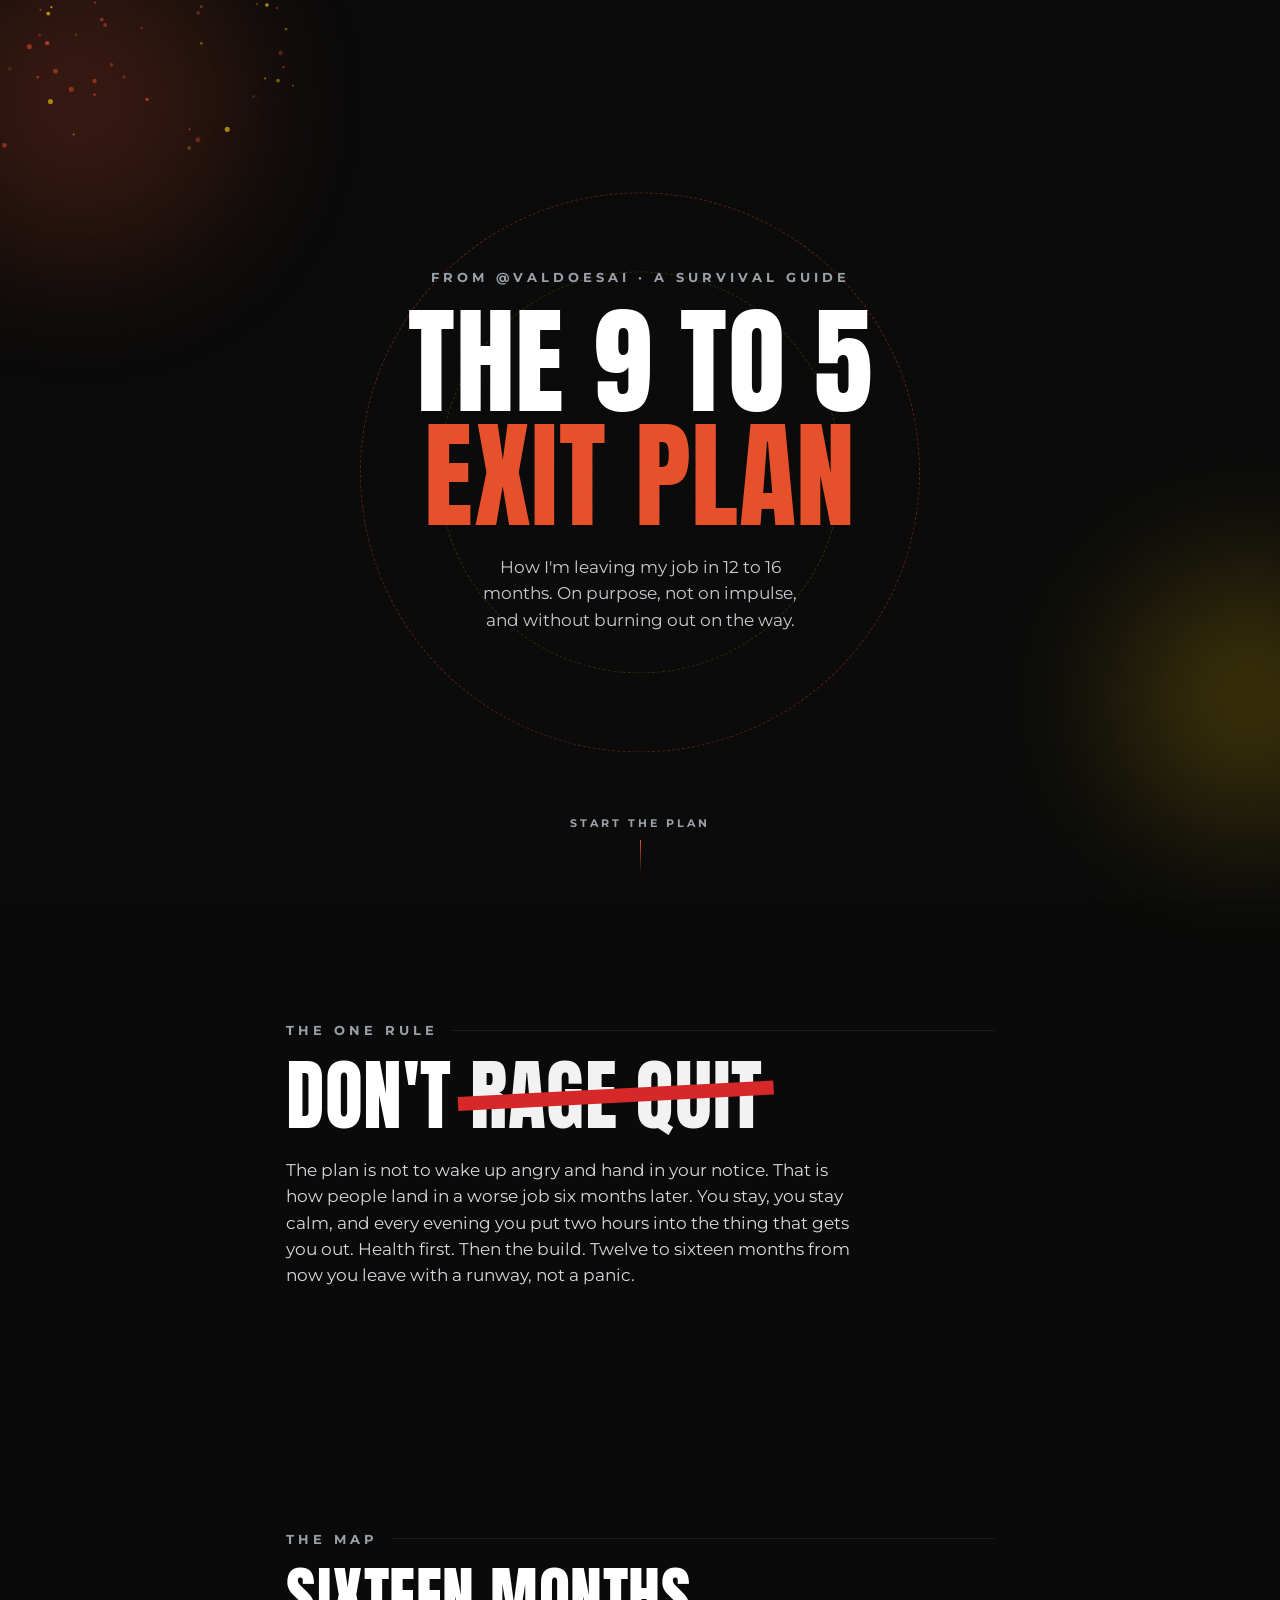
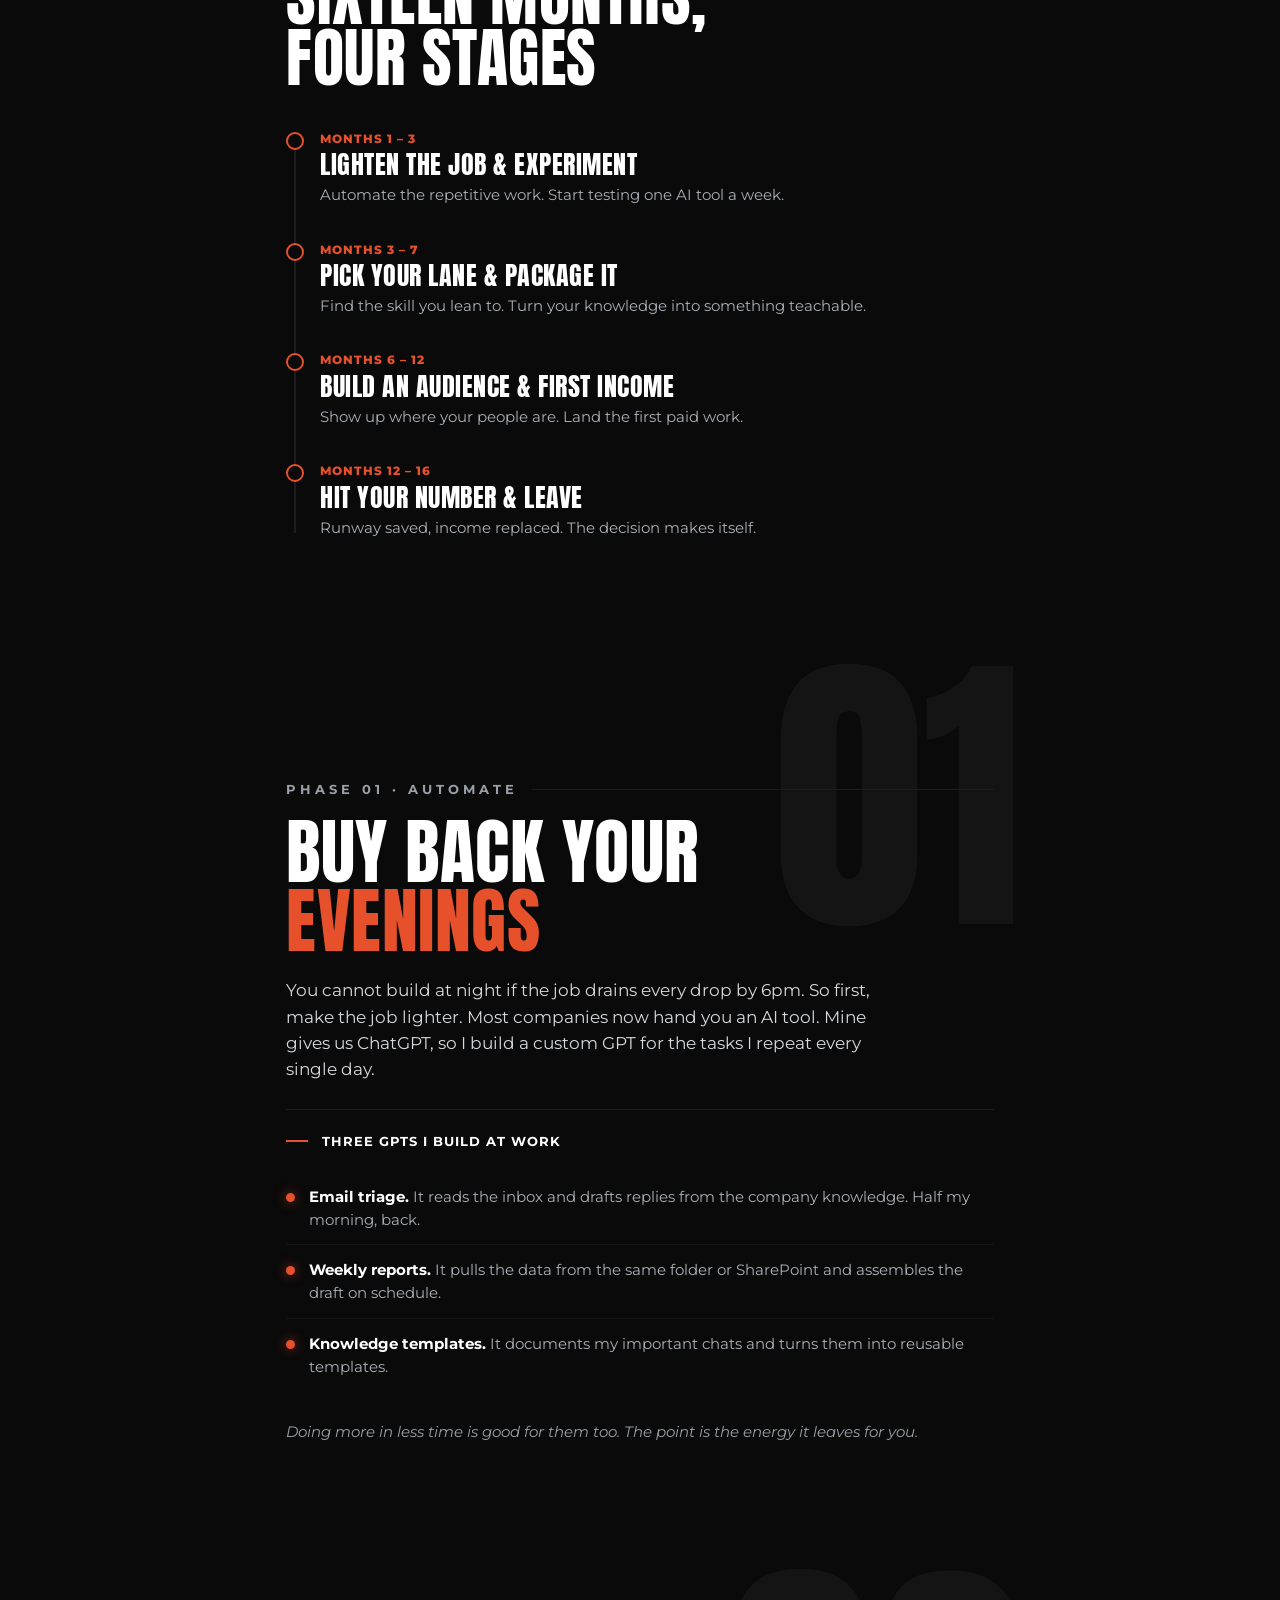
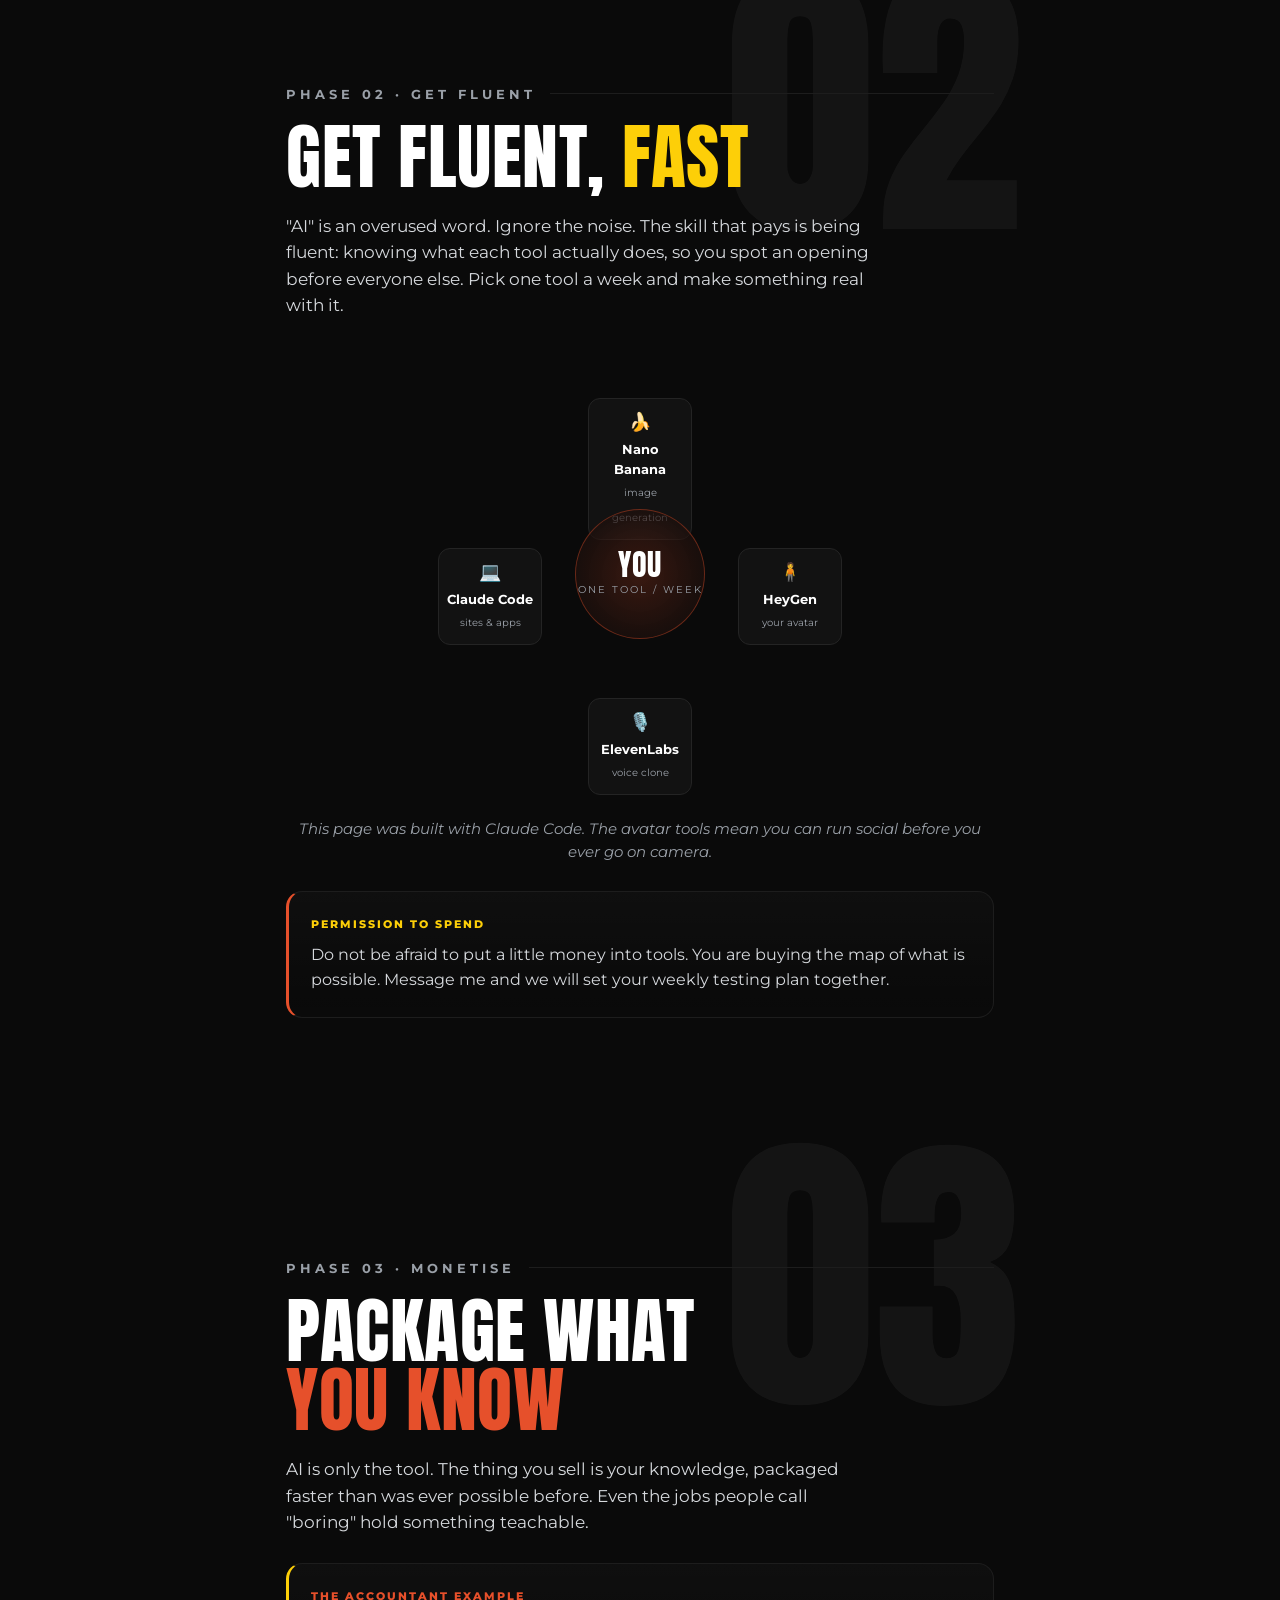
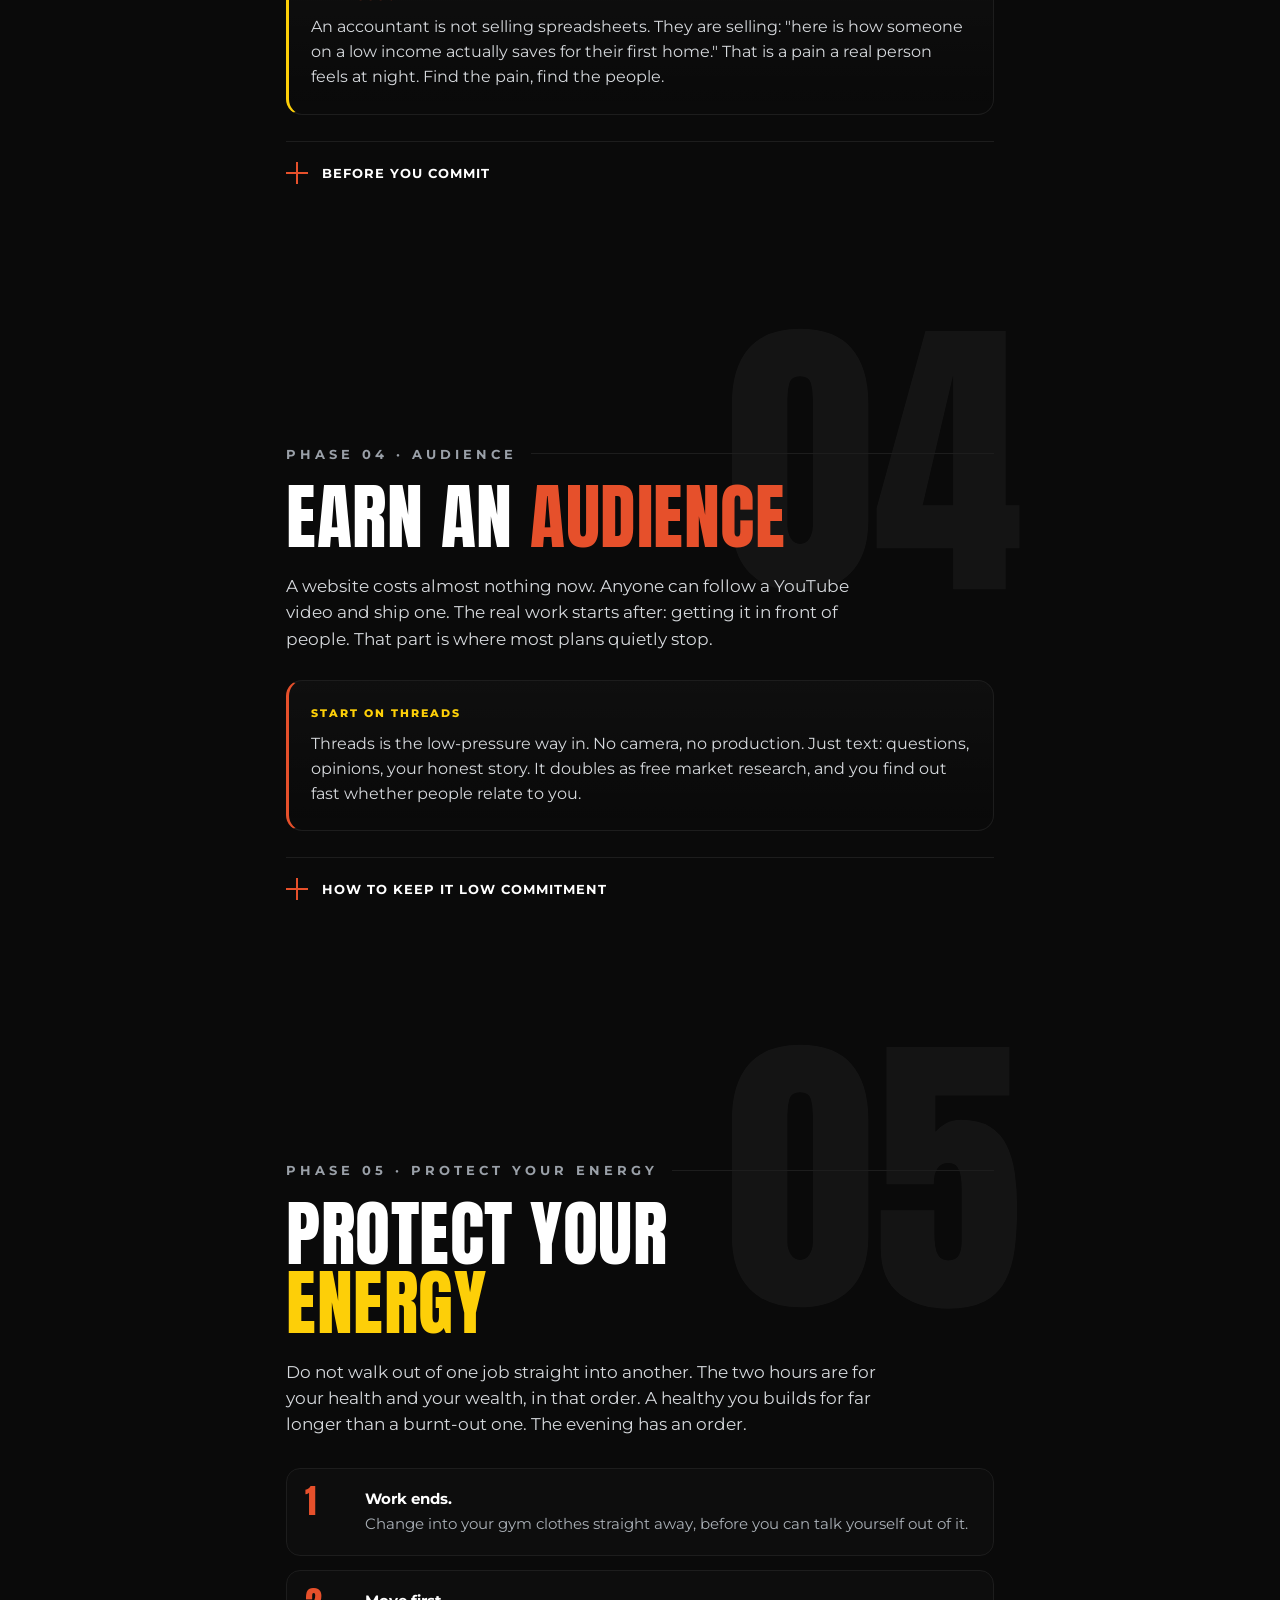
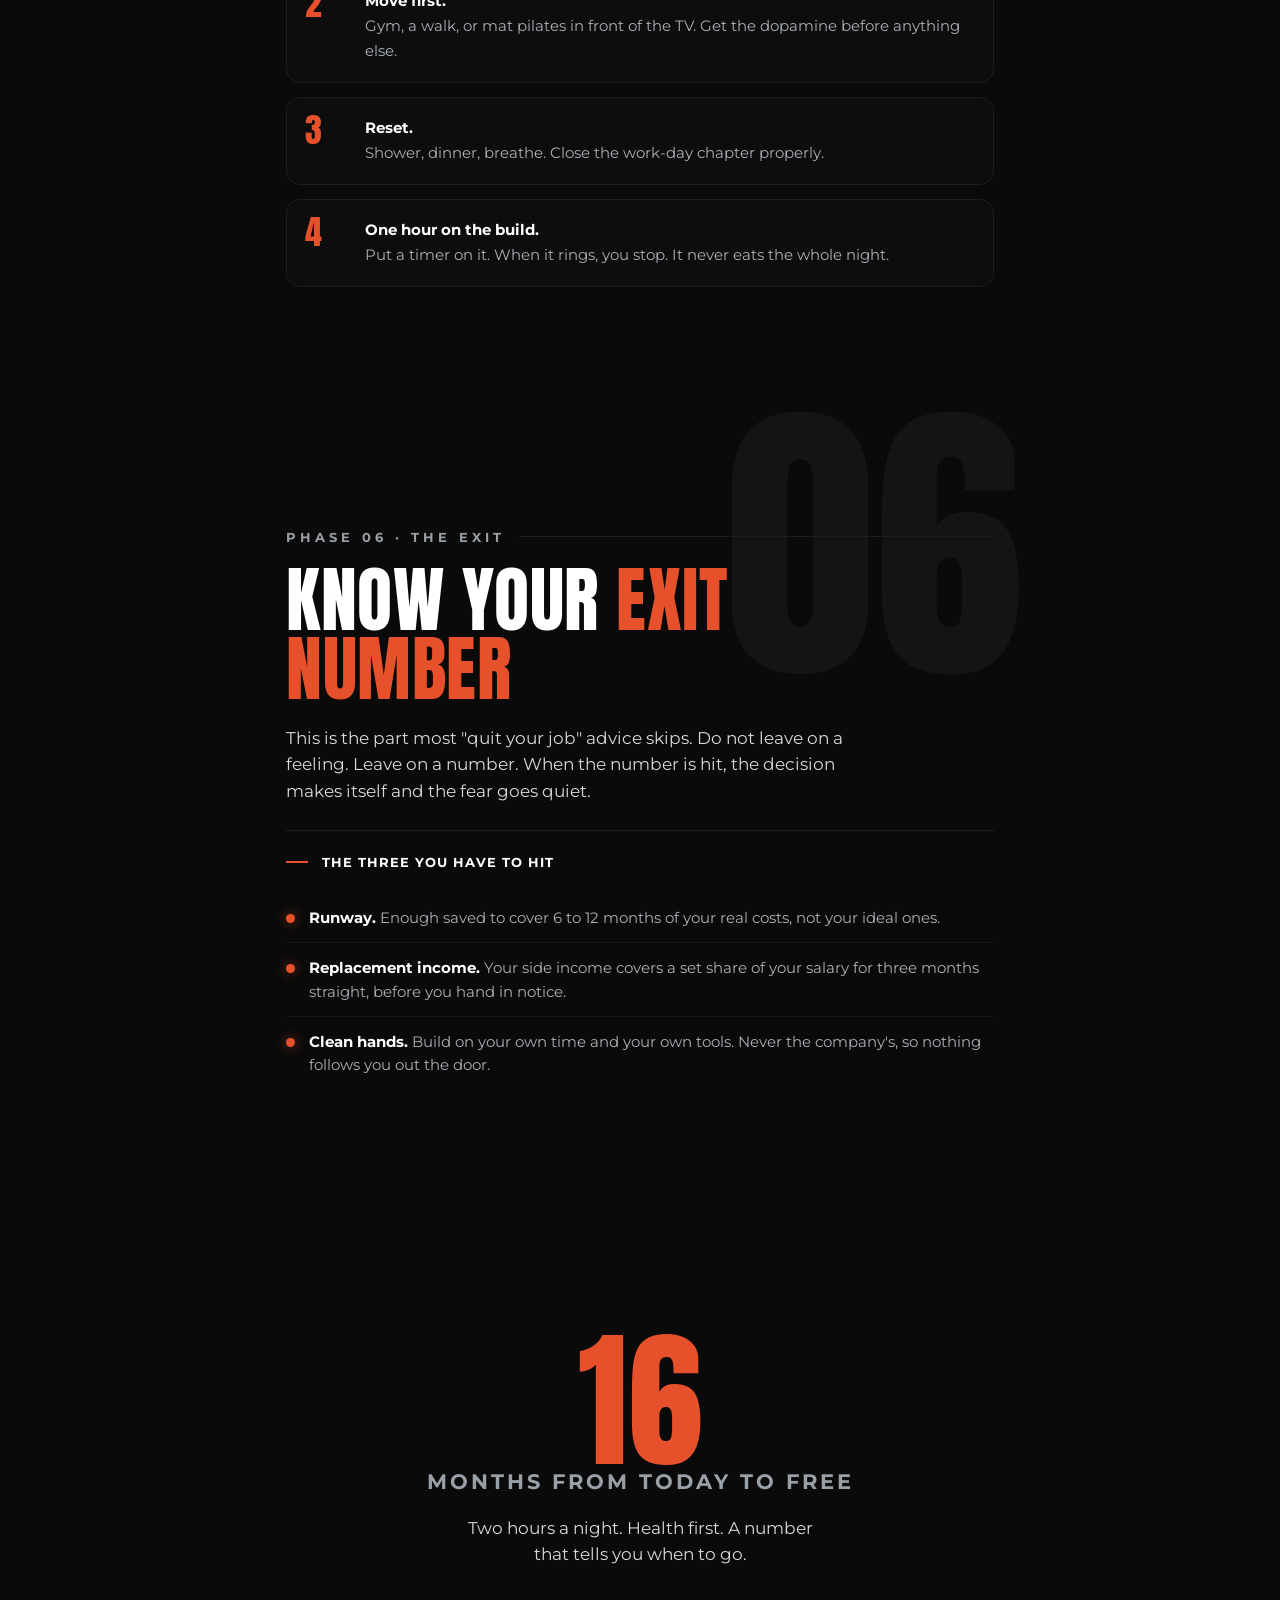
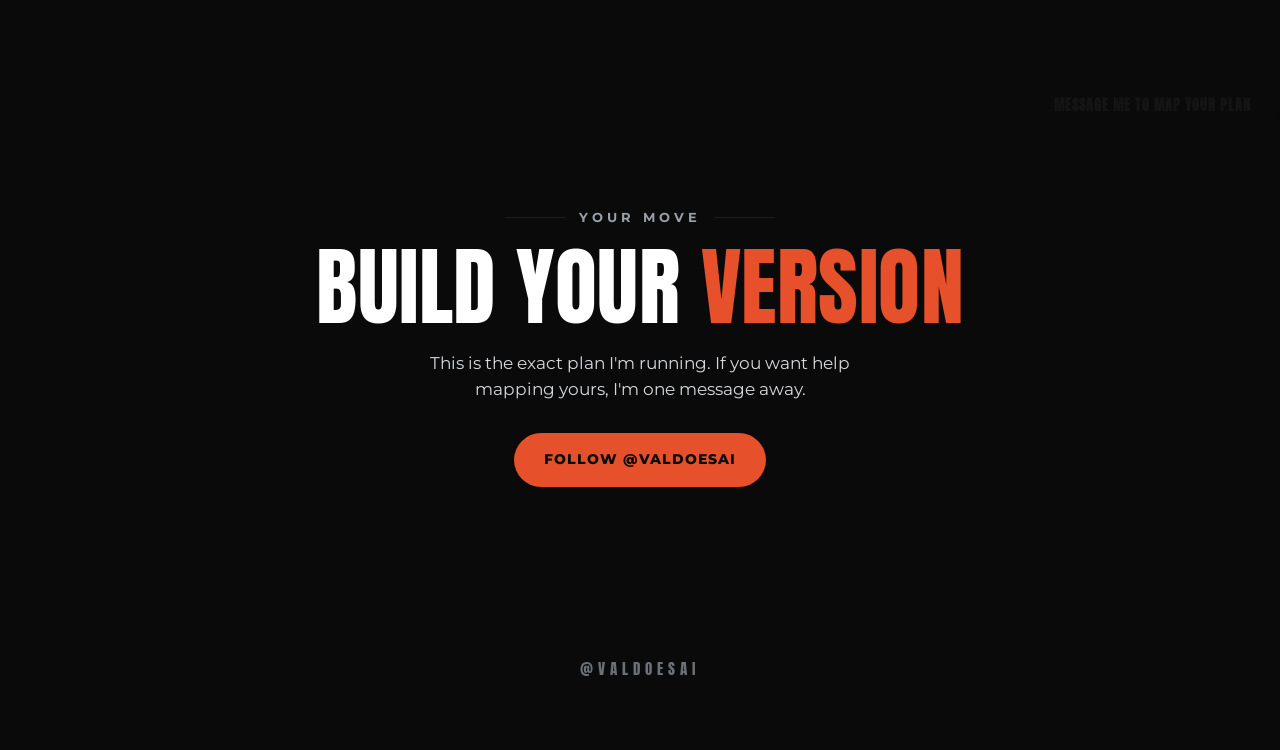
==== exit-plan/index.html @ 77505d15 "Add 9 to 5 Exit Plan interactive guide at /exit-plan/" ====
<!doctype html>
<html lang="en">
<head>
<meta charset="utf-8">
<meta name="viewport" content="width=device-width, initial-scale=1, viewport-fit=cover">
<title>The 9 to 5 Exit Plan — a survival guide by @valdoesai</title>
<meta name="description" content="How I'm leaving my job in 12 to 16 months. On purpose, not on impulse, and without burning out.">
<link rel="preconnect" href="https://fonts.googleapis.com">
<link rel="preconnect" href="https://fonts.gstatic.com" crossorigin>
<link href="https://fonts.googleapis.com/css2?family=Anton&family=Montserrat:wght@400;500;600;700;800&display=swap" rel="stylesheet">
<style>
  :root{
    --bg:#0A0A0A; --bg2:#11110f;
    --white:#ffffff; --muted:#9aa0a8; --muted2:#6b6f76;
    --orange:#E6502B; --yellow:#FDCF08; --red:#D62828;
    --line:#1d1d1d;
    --maxw:760px;
  }
  *{margin:0;padding:0;box-sizing:border-box}
  html{scroll-behavior:smooth;-webkit-text-size-adjust:100%}
  body{
    background:var(--bg); color:var(--white);
    font-family:'Montserrat',system-ui,sans-serif;
    line-height:1.55; overflow-x:hidden;
    -webkit-font-smoothing:antialiased;
  }
  /* film grain */
  body::after{
    content:""; position:fixed; inset:0; z-index:60; pointer-events:none; opacity:.05; mix-blend-mode:overlay;
    background-image:url("data:image/svg+xml;utf8,<svg xmlns='http://www.w3.org/2000/svg' width='200' height='200'><filter id='n'><feTurbulence type='fractalNoise' baseFrequency='0.9' numOctaves='2' stitchTiles='stitch'/></filter><rect width='100%25' height='100%25' filter='url(%23n)'/></svg>");
  }

  h1,h2,h3,.anton{font-family:'Anton',sans-serif;text-transform:uppercase;font-weight:400;letter-spacing:.5px;line-height:.96}
  .kicker{font-weight:700;letter-spacing:4px;text-transform:uppercase;color:var(--muted);
    font-size:clamp(11px,3vw,13px)}
  .accent{color:var(--orange)}
  .accent-y{color:var(--yellow)}
  p{color:#d6d9dd;font-size:clamp(15px,4.2vw,17px)}
  .wrap{max-width:var(--maxw);margin:0 auto;padding:0 26px}

  /* brand strike */
  .strike{position:relative;display:inline-block;color:#f2f2f2}
  .strike::after{content:"";position:absolute;left:-4%;right:-4%;top:52%;height:.18em;background:var(--red);
    transform:rotate(-3deg) scaleX(var(--sx,1));transform-origin:left center;transition:transform .7s ease}
  .strike.lit::after{--sx:1}

  /* ---------- scroll progress ---------- */
  #progress{position:fixed;top:0;left:0;height:3px;width:0;z-index:70;
    background:linear-gradient(90deg,var(--orange),var(--yellow))}

  /* ---------- floating blobs ---------- */
  .blob{position:fixed;border-radius:50%;filter:blur(70px);opacity:.20;z-index:0;pointer-events:none}
  .blob.o{width:320px;height:320px;background:var(--orange)}
  .blob.y{width:260px;height:260px;background:var(--yellow)}
  .b1{top:-60px;left:-80px;animation:drift1 22s ease-in-out infinite}
  .b2{bottom:8%;right:-100px;animation:drift2 26s ease-in-out infinite}
  @keyframes drift1{50%{transform:translate(60px,80px)}}
  @keyframes drift2{50%{transform:translate(-70px,-60px)}}

  /* ---------- hero ---------- */
  header.hero{position:relative;min-height:100svh;display:flex;flex-direction:column;
    justify-content:center;align-items:center;text-align:center;padding:0 26px;overflow:hidden}
  #spark{position:absolute;inset:0;z-index:1}
  .ring{position:absolute;top:50%;left:50%;width:min(82vw,560px);aspect-ratio:1;z-index:1;
    transform:translate(-50%,-46%);border:1px dashed rgba(230,80,43,.35);border-radius:50%;
    animation:spin 40s linear infinite}
  .ring::before{content:"";position:absolute;inset:14%;border:1px dashed rgba(253,207,8,.18);border-radius:50%;
    animation:spin 60s linear infinite reverse}
  @keyframes spin{to{transform:rotate(360deg)}}
  .hero-inner{position:relative;z-index:3;max-width:680px}
  .hero .kicker{margin-bottom:18px}
  .hero h1{font-size:clamp(52px,16vw,118px);margin:0}
  .hero h1 .lo{display:block;color:var(--orange)}
  .hero p{margin:22px auto 0;max-width:30ch;color:#c7cbd0}
  .scrolldown{position:absolute;bottom:26px;left:50%;transform:translateX(-50%);z-index:3;
    font-weight:700;letter-spacing:3px;font-size:11px;color:var(--muted);text-transform:uppercase;
    display:flex;flex-direction:column;align-items:center;gap:8px}
  .scrolldown .arrow{width:1px;height:34px;background:linear-gradient(var(--orange),transparent);animation:pulse 1.8s ease-in-out infinite}
  @keyframes pulse{0%,100%{opacity:.3}50%{opacity:1}}

  /* ---------- sections ---------- */
  section{position:relative;z-index:2;padding:clamp(64px,14vw,120px) 0}
  .reveal{opacity:0;transform:translateY(34px);transition:opacity .7s ease,transform .7s ease}
  .reveal.in{opacity:1;transform:none}
  @media(prefers-reduced-motion:reduce){
    .reveal{opacity:1;transform:none;transition:none}
    .ring,.b1,.b2,.arrow,.orbit{animation:none!important}
  }

  .eyebrow{display:flex;align-items:center;gap:14px;margin-bottom:18px}
  .eyebrow .ln{height:1px;flex:1;background:var(--line)}

  /* big ghost number behind a phase */
  .phase{position:relative}
  .ghost{position:absolute;top:-.34em;right:-2px;font-family:'Anton',sans-serif;
    font-size:clamp(150px,42vw,300px);line-height:.8;color:#fff;opacity:.045;z-index:-1;pointer-events:none}
  .phase h2{font-size:clamp(36px,10vw,72px);max-width:14ch}
  .phase .lead{margin-top:22px;max-width:54ch}

  /* checklist (expandable) */
  details.check{margin-top:26px;border-top:1px solid var(--line)}
  details.check>summary{list-style:none;cursor:pointer;padding:20px 0;display:flex;align-items:center;
    gap:14px;font-weight:700;letter-spacing:1px;text-transform:uppercase;font-size:13px;color:#fff}
  details.check>summary::-webkit-details-marker{display:none}
  .plus{width:22px;height:22px;flex:none;position:relative}
  .plus::before,.plus::after{content:"";position:absolute;background:var(--orange);transition:transform .3s}
  .plus::before{top:50%;left:0;right:0;height:2px;transform:translateY(-50%)}
  .plus::after{left:50%;top:0;bottom:0;width:2px;transform:translateX(-50%)}
  details[open] .plus::after{transform:translateX(-50%) scaleY(0)}
  .check .body{padding-bottom:8px}
  .ck{display:flex;gap:14px;padding:13px 0;border-top:1px solid #141414}
  .ck:first-child{border-top:0}
  .ck .dot{flex:none;width:9px;height:9px;border-radius:50%;background:var(--orange);margin-top:8px;box-shadow:0 0 12px rgba(230,80,43,.6)}
  .ck b{color:#fff;font-weight:700}
  .ck span{color:#aab0b7;font-size:15px}

  /* callout box */
  .callout{margin-top:28px;border:1px solid var(--line);border-left:3px solid var(--orange);
    border-radius:16px;padding:24px 22px;background:linear-gradient(180deg,rgba(255,255,255,.025),transparent)}
  .callout.y{border-left-color:var(--yellow)}
  .callout .lab{font-weight:800;letter-spacing:2px;font-size:11px;text-transform:uppercase;color:var(--yellow);margin-bottom:10px}
  .callout.y .lab{color:var(--orange)}
  .callout p{font-size:16px}

  /* note line */
  .note{margin-top:22px;color:var(--muted);font-size:14.5px;font-style:italic}

  /* ---------- timeline ---------- */
  .tl{position:relative;margin-top:40px;padding-left:34px}
  .tl::before{content:"";position:absolute;left:8px;top:6px;bottom:6px;width:2px;background:var(--line)}
  #tlfill{position:absolute;left:8px;top:6px;width:2px;height:0;background:linear-gradient(var(--orange),var(--yellow));box-shadow:0 0 14px rgba(230,80,43,.5)}
  .stage{position:relative;padding:0 0 34px}
  .stage:last-child{padding-bottom:0}
  .stage .mk{position:absolute;left:-34px;top:2px;width:18px;height:18px;border-radius:50%;
    background:var(--bg);border:2px solid var(--orange)}
  .stage .mo{font-weight:800;letter-spacing:1px;font-size:12px;color:var(--orange);text-transform:uppercase}
  .stage h3{font-size:clamp(20px,5.5vw,26px);margin:4px 0 6px}
  .stage p{font-size:15px;color:#aab0b7}

  /* ---------- tool orbit ---------- */
  .orbitwrap{margin:46px auto 0;position:relative;width:min(86vw,420px);aspect-ratio:1}
  .orbit{position:absolute;inset:0;animation:spin 34s linear infinite}
  .core{position:absolute;top:50%;left:50%;transform:translate(-50%,-50%);z-index:2;text-align:center;
    width:130px;height:130px;border-radius:50%;display:flex;flex-direction:column;justify-content:center;align-items:center;
    background:radial-gradient(circle,rgba(230,80,43,.22),rgba(10,10,10,.9));border:1px solid rgba(230,80,43,.4)}
  .core .anton{font-size:30px;color:#fff}
  .core small{font-size:10px;letter-spacing:2px;color:var(--muted);text-transform:uppercase;margin-top:2px}
  .chip{position:absolute;top:50%;left:50%;width:104px;margin:-26px 0 0 -52px;
    background:#121212;border:1px solid #242424;border-radius:12px;padding:10px 8px;text-align:center}
  .chip b{display:block;font-size:13px;color:#fff;font-weight:700}
  .chip span{font-size:10px;color:var(--muted)}
  .chip .ic{font-size:18px;display:block;margin-bottom:2px}
  /* place 4 chips around the circle, counter-rotate so they stay upright */
  .orbit .chip{animation:spin 34s linear infinite reverse}
  .c1{transform:rotate(0deg) translateY(-150px) rotate(0deg)}
  .c2{transform:rotate(90deg) translateY(-150px) rotate(-90deg)}
  .c3{transform:rotate(180deg) translateY(-150px) rotate(-180deg)}
  .c4{transform:rotate(270deg) translateY(-150px) rotate(-270deg)}
  @media(max-width:480px){
    .c1{transform:rotate(0deg) translateY(-122px)}
    .c2{transform:rotate(90deg) translateY(-122px) rotate(-90deg)}
    .c3{transform:rotate(180deg) translateY(-122px) rotate(-180deg)}
    .c4{transform:rotate(270deg) translateY(-122px) rotate(-270deg)}
  }

  /* ---------- ritual steps ---------- */
  .steps{margin-top:30px;display:grid;gap:14px}
  .step{display:flex;gap:18px;align-items:flex-start;border:1px solid var(--line);border-radius:14px;padding:18px 18px;background:rgba(255,255,255,.015)}
  .step .n{font-family:'Anton',sans-serif;font-size:34px;color:var(--orange);line-height:.8;min-width:42px}
  .step b{color:#fff;font-weight:700;display:block;font-size:15px;margin-bottom:2px}
  .step span{color:#aab0b7;font-size:14.5px}

  /* count up */
  .bignum{font-family:'Anton',sans-serif;font-size:clamp(70px,22vw,150px);color:var(--orange);line-height:.85}
  .bignum small{font-family:'Montserrat';font-size:.14em;color:var(--muted);letter-spacing:3px;display:block;text-transform:uppercase;font-weight:700;margin-top:8px}

  /* ---------- CTA ---------- */
  .cta{text-align:center}
  .cta h2{font-size:clamp(44px,13vw,86px);color:#fff}
  .cta h2 em{font-style:normal;color:var(--orange)}
  .btnrow{margin-top:30px;display:flex;flex-direction:column;gap:14px;align-items:center}
  .btn{display:inline-block;font-weight:800;letter-spacing:1px;text-transform:uppercase;font-size:14px;
    padding:16px 30px;border-radius:50px;text-decoration:none;transition:transform .2s,box-shadow .2s}
  .btn.primary{background:var(--orange);color:#0A0A0A;box-shadow:0 0 0 rgba(230,80,43,.6);animation:glow 2.6s ease-in-out infinite}
  .btn.primary:active{transform:scale(.97)}
  @keyframes glow{50%{box-shadow:0 0 34px rgba(230,80,43,.55)}}
  .btn.ghost{border:1px solid #2a2a2a;color:#fff}
  footer{padding:50px 0 70px;text-align:center}
  footer .handle{font-family:'Anton',sans-serif;letter-spacing:5px;color:var(--muted2);font-size:15px;text-transform:uppercase}
</style>
</head>
<body>

<div id="progress"></div>
<div class="blob o b1"></div>
<div class="blob y b2"></div>

<!-- ===================== HERO ===================== -->
<header class="hero">
  <canvas id="spark"></canvas>
  <div class="ring"></div>
  <div class="hero-inner">
    <div class="kicker">From @valdoesai · a survival guide</div>
    <h1>The 9 to 5<span class="lo">Exit Plan</span></h1>
    <p>How I'm leaving my job in 12 to 16 months. On purpose, not on impulse, and without burning out on the way.</p>
  </div>
  <div class="scrolldown"><span>Start the plan</span><span class="arrow"></span></div>
</header>

<!-- ===================== THE RULE ===================== -->
<section>
  <div class="wrap reveal">
    <div class="eyebrow"><span class="kicker">The one rule</span><span class="ln"></span></div>
    <h2 class="anton" style="font-size:clamp(38px,11vw,78px);max-width:13ch">Don't <span class="strike" id="strike1">rage quit</span></h2>
    <p class="lead" style="margin-top:24px;max-width:52ch">The plan is not to wake up angry and hand in your notice. That is how people land in a worse job six months later. You stay, you stay calm, and every evening you put two hours into the thing that gets you out. Health first. Then the build. Twelve to sixteen months from now you leave with a runway, not a panic.</p>
  </div>
</section>

<!-- ===================== THE MAP ===================== -->
<section>
  <div class="wrap reveal">
    <div class="eyebrow"><span class="kicker">The map</span><span class="ln"></span></div>
    <h2 class="anton" style="font-size:clamp(34px,9.5vw,64px)">Sixteen months,<br>four stages</h2>
    <div class="tl" id="timeline">
      <div id="tlfill"></div>
      <div class="stage"><span class="mk"></span><div class="mo">Months 1 – 3</div><h3>Lighten the job & experiment</h3><p>Automate the repetitive work. Start testing one AI tool a week.</p></div>
      <div class="stage"><span class="mk"></span><div class="mo">Months 3 – 7</div><h3>Pick your lane & package it</h3><p>Find the skill you lean to. Turn your knowledge into something teachable.</p></div>
      <div class="stage"><span class="mk"></span><div class="mo">Months 6 – 12</div><h3>Build an audience & first income</h3><p>Show up where your people are. Land the first paid work.</p></div>
      <div class="stage"><span class="mk"></span><div class="mo">Months 12 – 16</div><h3>Hit your number & leave</h3><p>Runway saved, income replaced. The decision makes itself.</p></div>
    </div>
  </div>
</section>

<!-- ===================== PHASE 1 ===================== -->
<section>
  <div class="wrap reveal phase">
    <span class="ghost">01</span>
    <div class="eyebrow"><span class="kicker">Phase 01 · Automate</span><span class="ln"></span></div>
    <h2 class="anton">Buy back your <span class="accent">evenings</span></h2>
    <p class="lead">You cannot build at night if the job drains every drop by 6pm. So first, make the job lighter. Most companies now hand you an AI tool. Mine gives us ChatGPT, so I build a custom GPT for the tasks I repeat every single day.</p>
    <details class="check" open>
      <summary><span class="plus"></span>Three GPTs I build at work</summary>
      <div class="body">
        <div class="ck"><span class="dot"></span><span><b>Email triage.</b> It reads the inbox and drafts replies from the company knowledge. Half my morning, back.</span></div>
        <div class="ck"><span class="dot"></span><span><b>Weekly reports.</b> It pulls the data from the same folder or SharePoint and assembles the draft on schedule.</span></div>
        <div class="ck"><span class="dot"></span><span><b>Knowledge templates.</b> It documents my important chats and turns them into reusable templates.</span></div>
      </div>
    </details>
    <p class="note">Doing more in less time is good for them too. The point is the energy it leaves for you.</p>
  </div>
</section>

<!-- ===================== PHASE 2 ===================== -->
<section>
  <div class="wrap reveal phase">
    <span class="ghost">02</span>
    <div class="eyebrow"><span class="kicker">Phase 02 · Get fluent</span><span class="ln"></span></div>
    <h2 class="anton">Get fluent, <span class="accent-y">fast</span></h2>
    <p class="lead">"AI" is an overused word. Ignore the noise. The skill that pays is being fluent: knowing what each tool actually does, so you spot an opening before everyone else. Pick one tool a week and make something real with it.</p>

    <div class="orbitwrap">
      <div class="core"><span class="anton">YOU</span><small>one tool / week</small></div>
      <div class="orbit">
        <div class="chip c1"><span class="ic">🍌</span><b>Nano Banana</b><span>image generation</span></div>
        <div class="chip c2"><span class="ic">🧍</span><b>HeyGen</b><span>your avatar</span></div>
        <div class="chip c3"><span class="ic">🎙️</span><b>ElevenLabs</b><span>voice clone</span></div>
        <div class="chip c4"><span class="ic">💻</span><b>Claude Code</b><span>sites & apps</span></div>
      </div>
    </div>

    <p class="note" style="text-align:center;margin-top:34px">This page was built with Claude Code. The avatar tools mean you can run social before you ever go on camera.</p>
    <div class="callout">
      <div class="lab">Permission to spend</div>
      <p>Do not be afraid to put a little money into tools. You are buying the map of what is possible. Message me and we will set your weekly testing plan together.</p>
    </div>
  </div>
</section>

<!-- ===================== PHASE 3 ===================== -->
<section>
  <div class="wrap reveal phase">
    <span class="ghost">03</span>
    <div class="eyebrow"><span class="kicker">Phase 03 · Monetise</span><span class="ln"></span></div>
    <h2 class="anton">Package what <span class="accent">you know</span></h2>
    <p class="lead">AI is only the tool. The thing you sell is your knowledge, packaged faster than was ever possible before. Even the jobs people call "boring" hold something teachable.</p>
    <div class="callout y">
      <div class="lab">The accountant example</div>
      <p>An accountant is not selling spreadsheets. They are selling: "here is how someone on a low income actually saves for their first home." That is a pain a real person feels at night. Find the pain, find the people.</p>
    </div>
    <details class="check">
      <summary><span class="plus"></span>Before you commit</summary>
      <div class="body">
        <div class="ck"><span class="dot"></span><span><b>Mine the pain.</b> Ask AI to read Reddit and the forums in your area for the exact words people use about that problem.</span></div>
        <div class="ck"><span class="dot"></span><span><b>Pick a side.</b> Are you talking to people (B2C) or businesses (B2B)? They need different things. Settle this first.</span></div>
        <div class="ck"><span class="dot"></span><span><b>Have a strategy.</b> Research it properly before you build the whole thing, not after.</span></div>
      </div>
    </details>
  </div>
</section>

<!-- ===================== PHASE 4 ===================== -->
<section>
  <div class="wrap reveal phase">
    <span class="ghost">04</span>
    <div class="eyebrow"><span class="kicker">Phase 04 · Audience</span><span class="ln"></span></div>
    <h2 class="anton">Earn an <span class="accent">audience</span></h2>
    <p class="lead">A website costs almost nothing now. Anyone can follow a YouTube video and ship one. The real work starts after: getting it in front of people. That part is where most plans quietly stop.</p>
    <div class="callout">
      <div class="lab">Start on Threads</div>
      <p>Threads is the low-pressure way in. No camera, no production. Just text: questions, opinions, your honest story. It doubles as free market research, and you find out fast whether people relate to you.</p>
    </div>
    <details class="check">
      <summary><span class="plus"></span>How to keep it low commitment</summary>
      <div class="body">
        <div class="ck"><span class="dot"></span><span><b>Share the struggle,</b> not a highlight reel. That is what people relate to.</span></div>
        <div class="ck"><span class="dot"></span><span><b>Schedule a week at once.</b> A bad or busy day never breaks the streak.</span></div>
        <div class="ck"><span class="dot"></span><span><b>Start text-first.</b> Add video later, once the confidence is there.</span></div>
      </div>
    </details>
  </div>
</section>

<!-- ===================== PHASE 5 ===================== -->
<section>
  <div class="wrap reveal phase">
    <span class="ghost">05</span>
    <div class="eyebrow"><span class="kicker">Phase 05 · Protect your energy</span><span class="ln"></span></div>
    <h2 class="anton">Protect your <span class="accent-y">energy</span></h2>
    <p class="lead">Do not walk out of one job straight into another. The two hours are for your health and your wealth, in that order. A healthy you builds for far longer than a burnt-out one. The evening has an order.</p>
    <div class="steps">
      <div class="step"><span class="n">1</span><div><b>Work ends.</b><span>Change into your gym clothes straight away, before you can talk yourself out of it.</span></div></div>
      <div class="step"><span class="n">2</span><div><b>Move first.</b><span>Gym, a walk, or mat pilates in front of the TV. Get the dopamine before anything else.</span></div></div>
      <div class="step"><span class="n">3</span><div><b>Reset.</b><span>Shower, dinner, breathe. Close the work-day chapter properly.</span></div></div>
      <div class="step"><span class="n">4</span><div><b>One hour on the build.</b><span>Put a timer on it. When it rings, you stop. It never eats the whole night.</span></div></div>
    </div>
  </div>
</section>

<!-- ===================== PHASE 6 ===================== -->
<section>
  <div class="wrap reveal phase">
    <span class="ghost">06</span>
    <div class="eyebrow"><span class="kicker">Phase 06 · The exit</span><span class="ln"></span></div>
    <h2 class="anton">Know your <span class="accent">exit number</span></h2>
    <p class="lead">This is the part most "quit your job" advice skips. Do not leave on a feeling. Leave on a number. When the number is hit, the decision makes itself and the fear goes quiet.</p>
    <details class="check" open>
      <summary><span class="plus"></span>The three you have to hit</summary>
      <div class="body">
        <div class="ck"><span class="dot"></span><span><b>Runway.</b> Enough saved to cover 6 to 12 months of your real costs, not your ideal ones.</span></div>
        <div class="ck"><span class="dot"></span><span><b>Replacement income.</b> Your side income covers a set share of your salary for three months straight, before you hand in notice.</span></div>
        <div class="ck"><span class="dot"></span><span><b>Clean hands.</b> Build on your own time and your own tools. Never the company's, so nothing follows you out the door.</span></div>
      </div>
    </details>
  </div>
</section>

<!-- ===================== BIG NUMBER ===================== -->
<section style="text-align:center">
  <div class="wrap reveal">
    <div class="bignum"><span id="counter">16</span><small>months from today to free</small></div>
    <p style="margin:24px auto 0;max-width:34ch">Two hours a night. Health first. A number that tells you when to go.</p>
  </div>
</section>

<!-- ===================== CTA ===================== -->
<section class="cta">
  <div class="wrap reveal">
    <div class="eyebrow" style="justify-content:center"><span class="ln" style="max-width:60px"></span><span class="kicker">Your move</span><span class="ln" style="max-width:60px"></span></div>
    <h2 class="anton">Build your <em>version</em></h2>
    <p style="margin:22px auto 0;max-width:40ch">This is the exact plan I'm running. If you want help mapping yours, I'm one message away.</p>
    <div class="btnrow">
      <a class="btn primary" href="https://instagram.com/valdoesai" target="_blank" rel="noopener">Follow @valdoesai</a>
      <a class="btn ghost" href="https://instagram.com/valdoesai" target="_blank" rel="noopener">Message me to map your plan</a>
    </div>
  </div>
</section>

<footer>
  <div class="handle">@valdoesai</div>
</footer>

<script>
(function(){
  var reduce = window.matchMedia('(prefers-reduced-motion: reduce)').matches;

  /* scroll progress bar */
  var bar = document.getElementById('progress');
  function onScroll(){
    var h = document.documentElement;
    var p = h.scrollTop / (h.scrollHeight - h.clientHeight);
    bar.style.width = (p*100) + '%';
    // timeline fill
    if(tl){
      var r = tl.getBoundingClientRect();
      var vh = window.innerHeight;
      var prog = (vh*0.8 - r.top) / (r.height + vh*0.2);
      prog = Math.max(0, Math.min(1, prog));
      fill.style.height = (prog*100) + '%';
    }
  }
  var tl = document.getElementById('timeline');
  var fill = document.getElementById('tlfill');
  window.addEventListener('scroll', onScroll, {passive:true});

  /* reveal on scroll */
  var io = new IntersectionObserver(function(es){
    es.forEach(function(e){ if(e.isIntersecting){ e.target.classList.add('in'); io.unobserve(e.target); } });
  }, {threshold:.16});
  document.querySelectorAll('.reveal').forEach(function(el){ io.observe(el); });

  /* brand strike animation */
  var s1 = document.getElementById('strike1');
  if(s1){
    var sio = new IntersectionObserver(function(es){
      es.forEach(function(e){ if(e.isIntersecting){ e.target.classList.add('lit'); sio.unobserve(e.target);} });
    }, {threshold:.9});
    sio.observe(s1);
  }

  /* count up 12 -> 16 */
  var c = document.getElementById('counter');
  if(c){
    var done=false;
    var cio = new IntersectionObserver(function(es){
      es.forEach(function(e){
        if(e.isIntersecting && !done){ done=true; var n=12;
          var t=setInterval(function(){ n++; c.textContent=n; if(n>=16) clearInterval(t); },180); }
      });
    }, {threshold:.6});
    cio.observe(c);
  }

  /* hero ember particles */
  var cv = document.getElementById('spark');
  if(cv && !reduce){
    var ctx = cv.getContext('2d'), W,H,ps=[];
    function size(){ W=cv.width=cv.offsetWidth; H=cv.height=cv.offsetHeight; }
    size(); window.addEventListener('resize', size);
    var COLORS=['#E6502B','#FDCF08','#E6502B'];
    for(var i=0;i<46;i++){ ps.push({
      x:Math.random()*W, y:Math.random()*H, r:Math.random()*2+.6,
      vy:-(Math.random()*.4+.12), vx:(Math.random()-.5)*.25,
      a:Math.random()*.5+.2, c:COLORS[i%3]
    }); }
    function loop(){
      ctx.clearRect(0,0,W,H);
      ps.forEach(function(p){
        p.y+=p.vy; p.x+=p.vx;
        if(p.y< -10){ p.y=H+10; p.x=Math.random()*W; }
        ctx.globalAlpha=p.a; ctx.fillStyle=p.c;
        ctx.beginPath(); ctx.arc(p.x,p.y,p.r,0,7); ctx.fill();
      });
      ctx.globalAlpha=1; requestAnimationFrame(loop);
    }
    loop();
  }
  onScroll();
})();
</script>
</body>
</html>
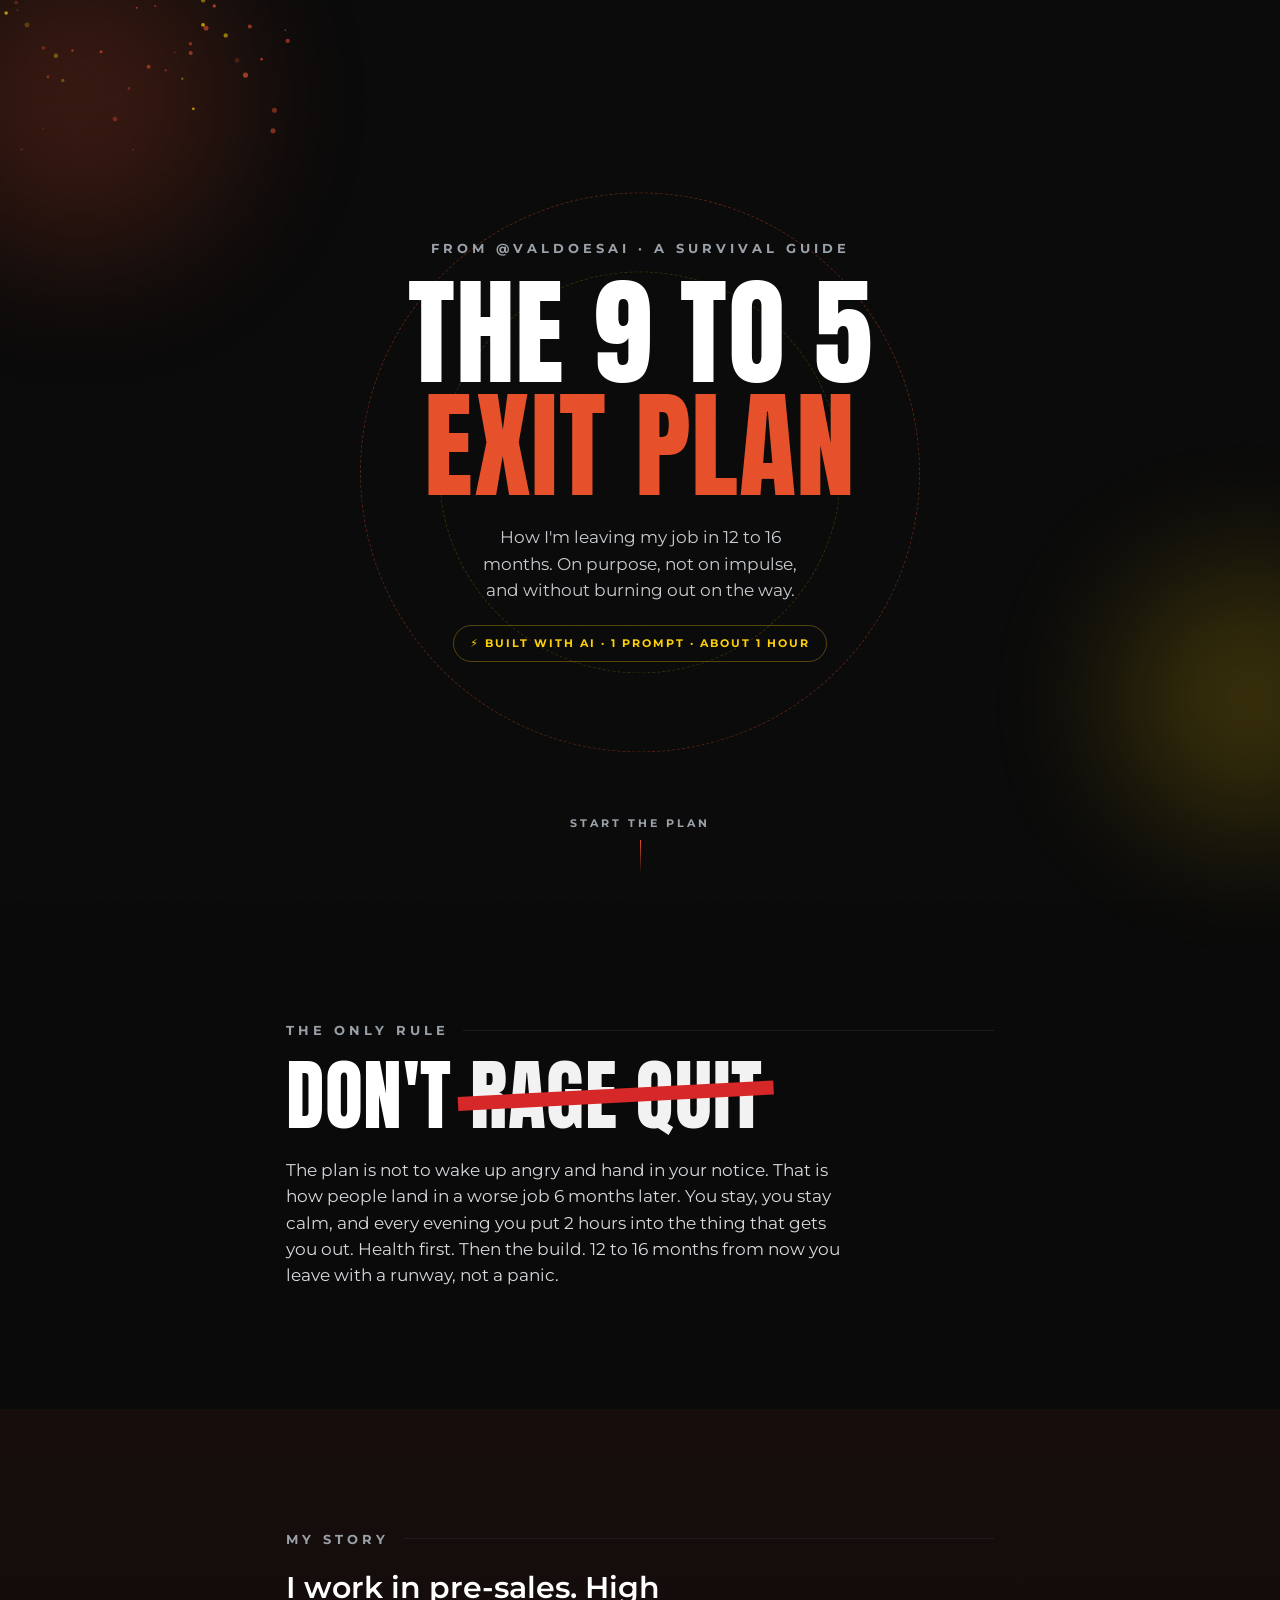
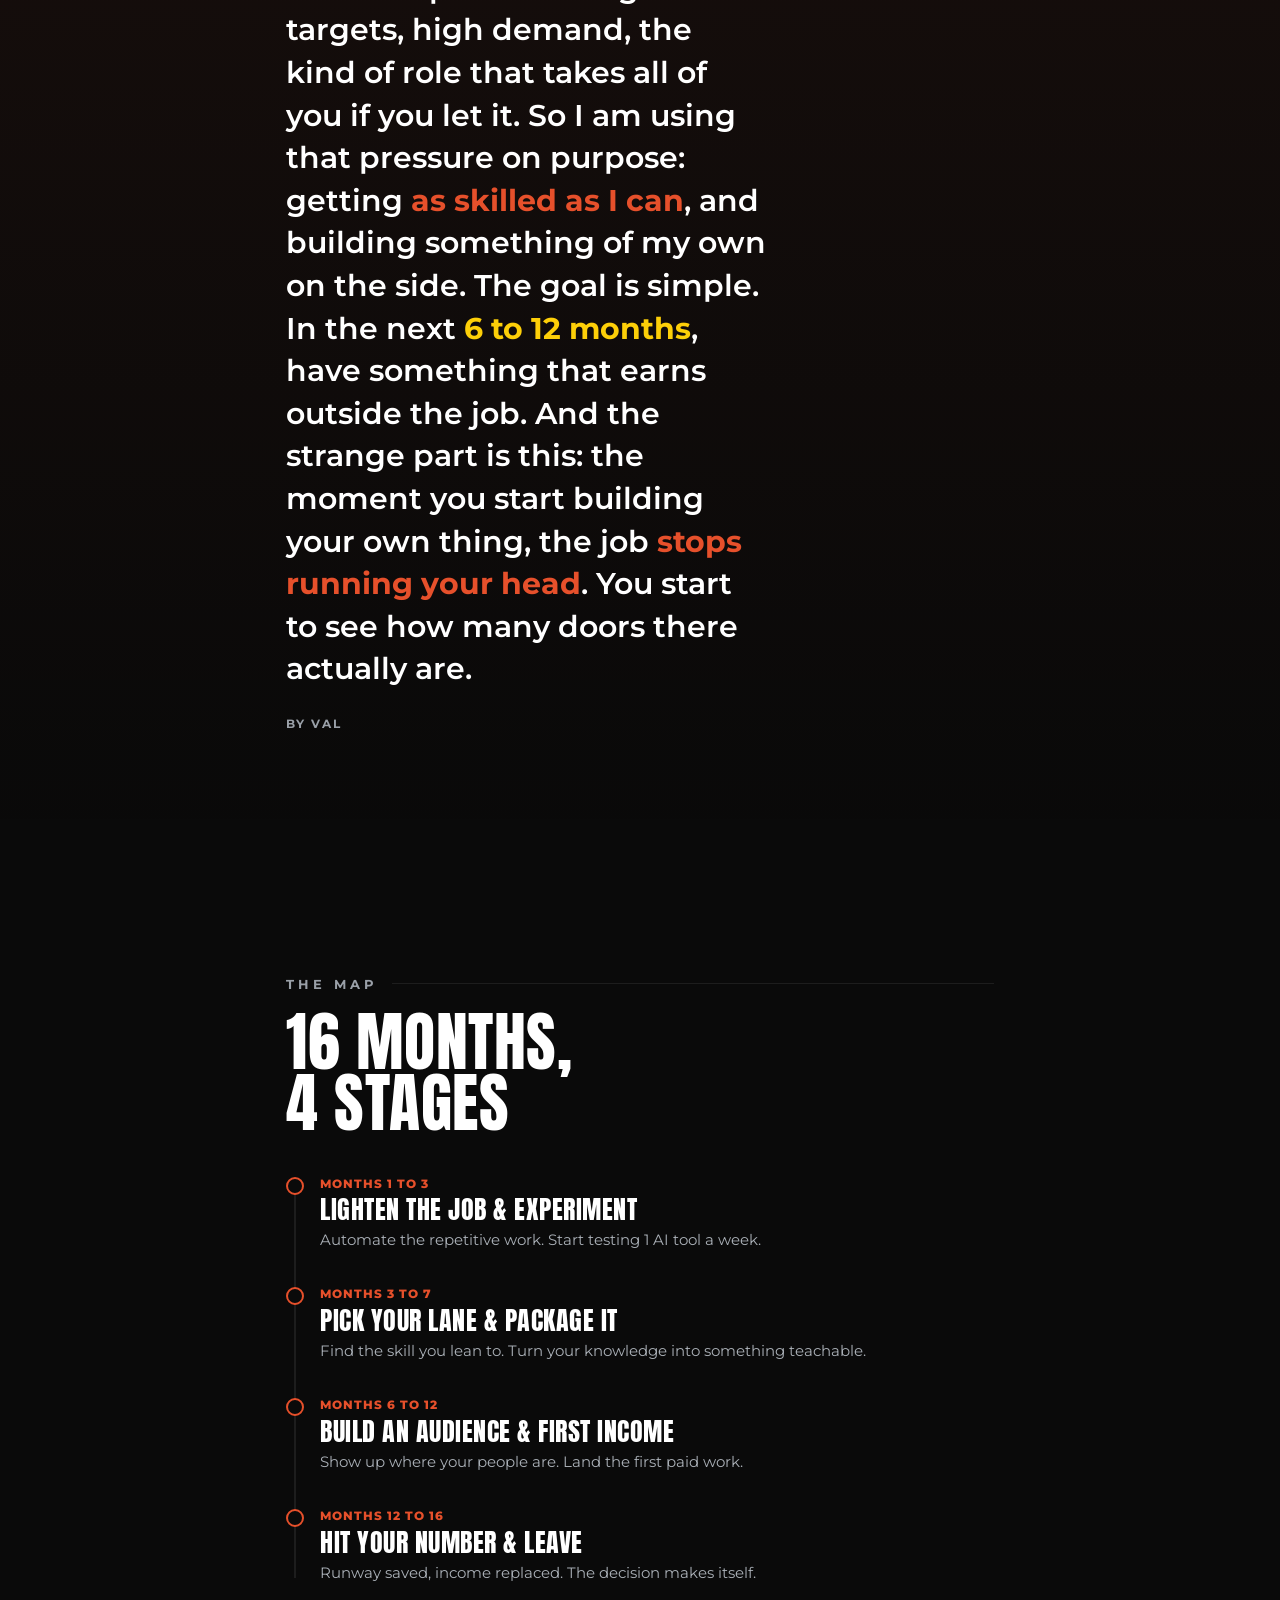
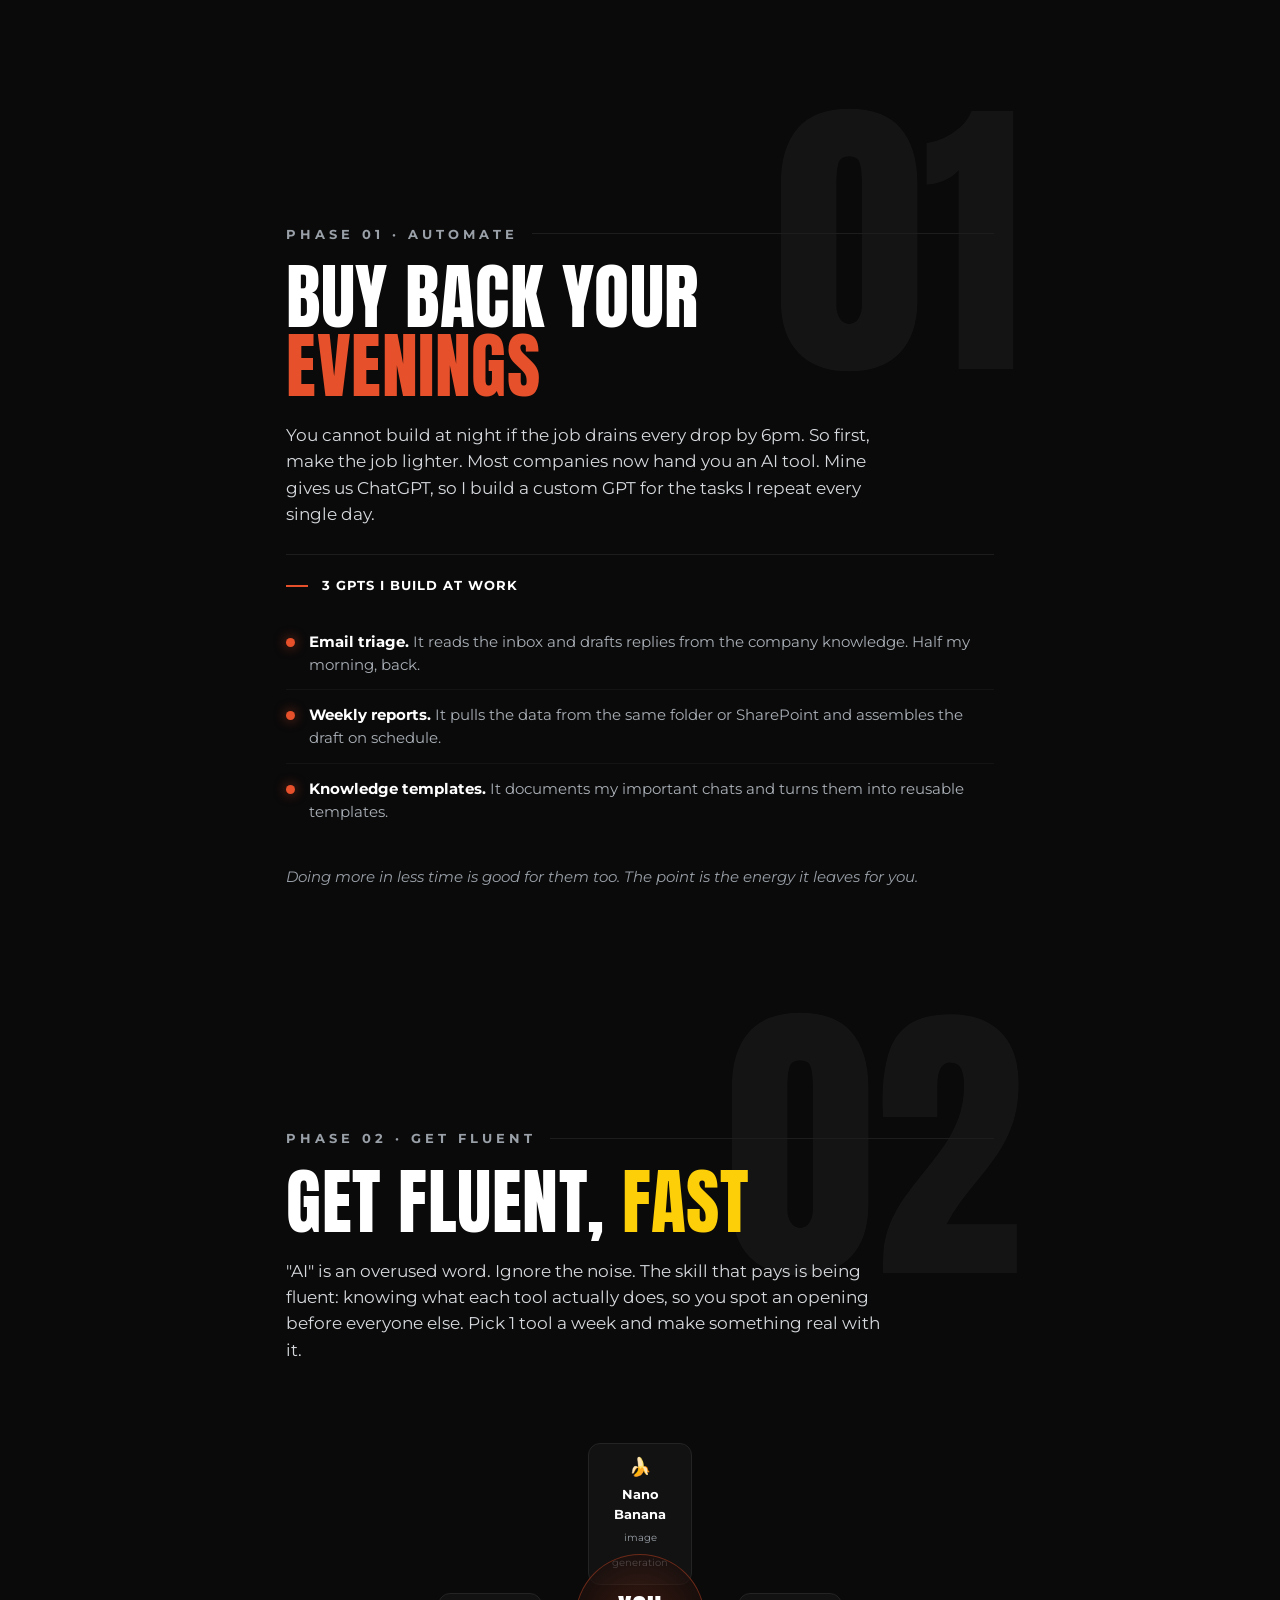
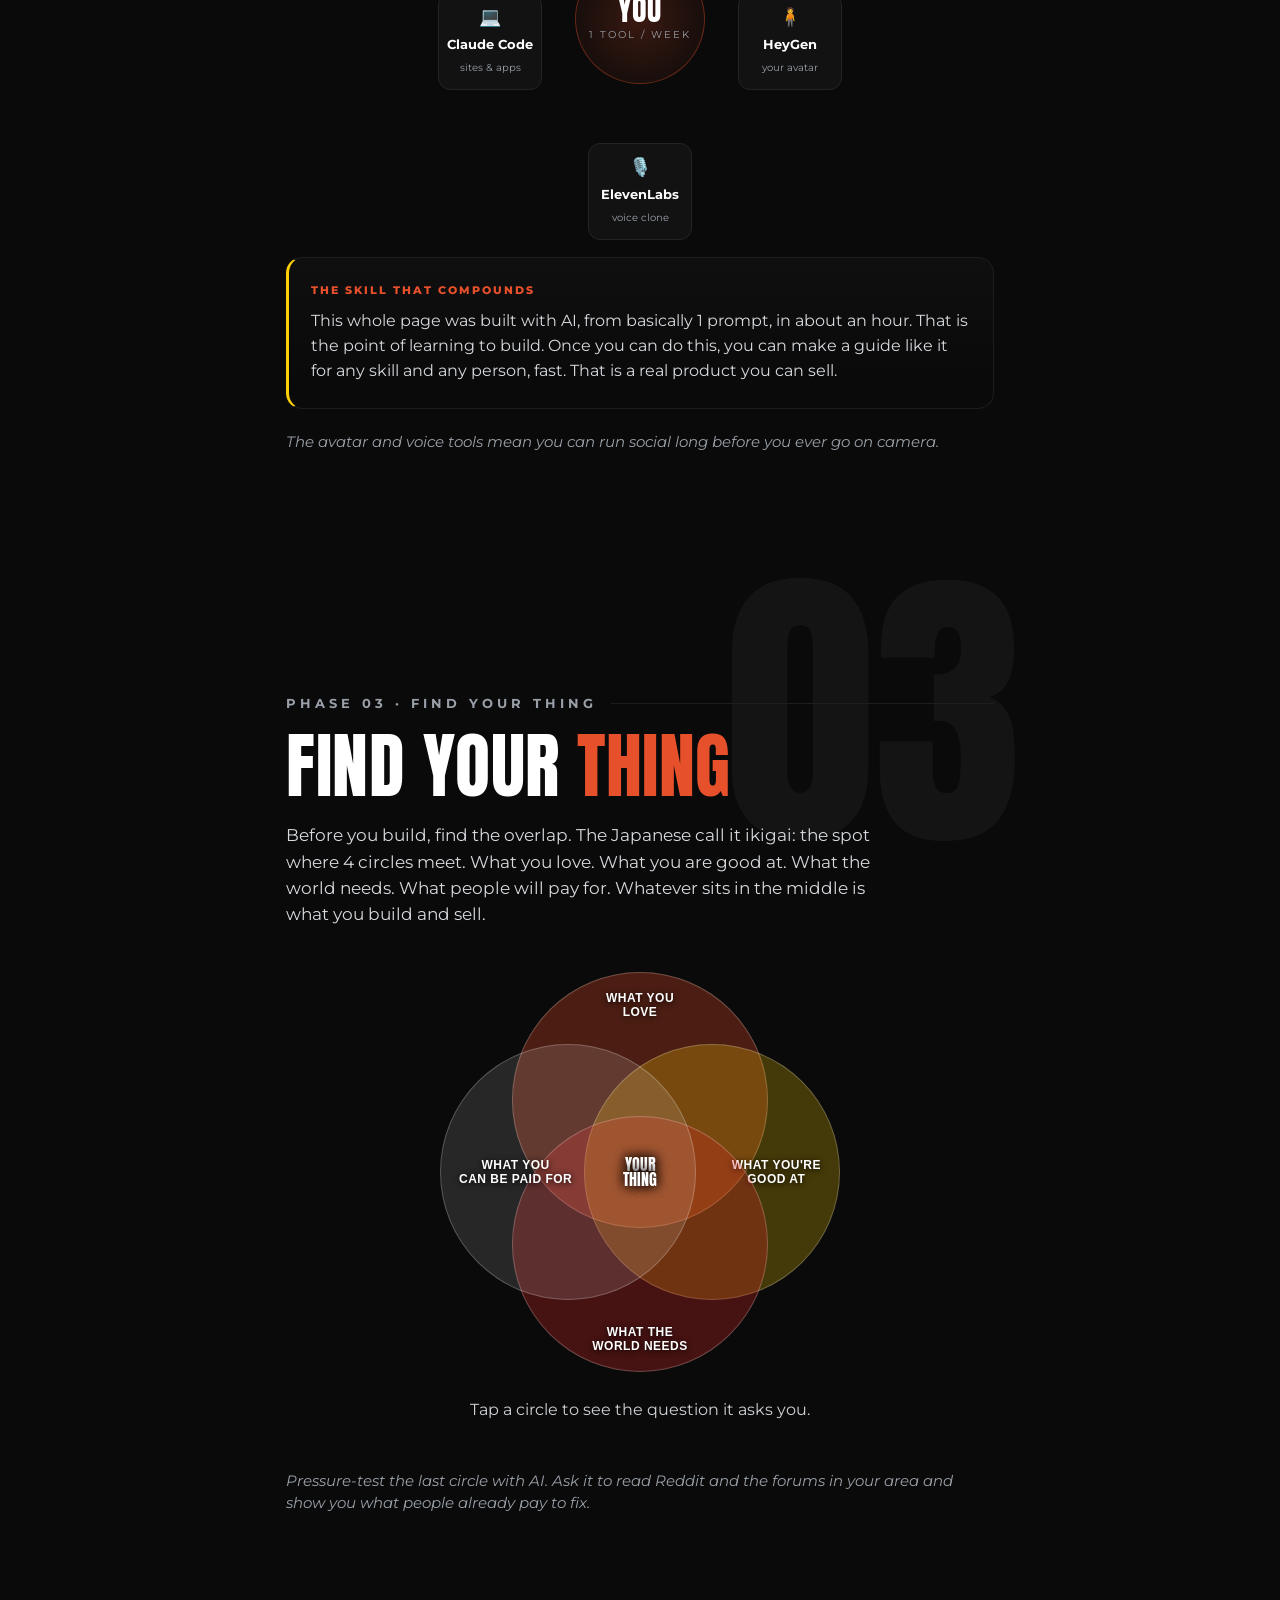
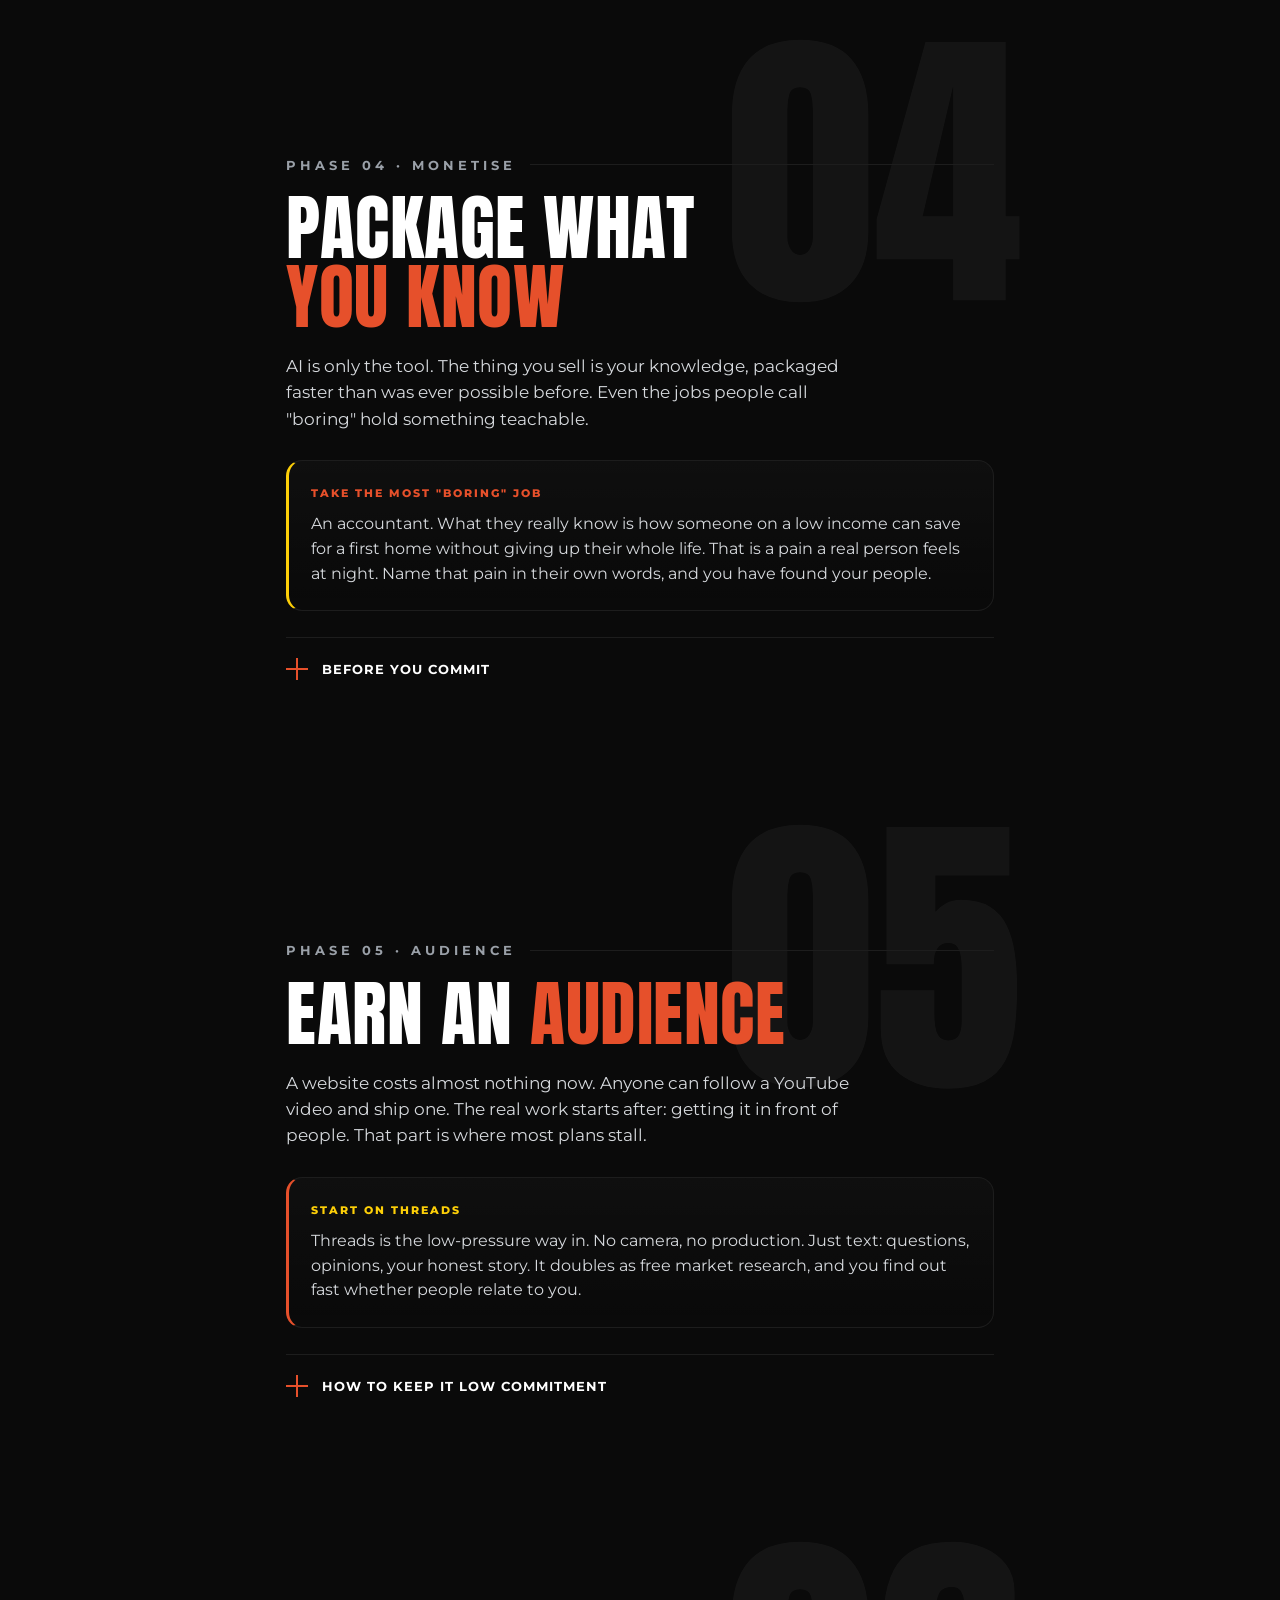
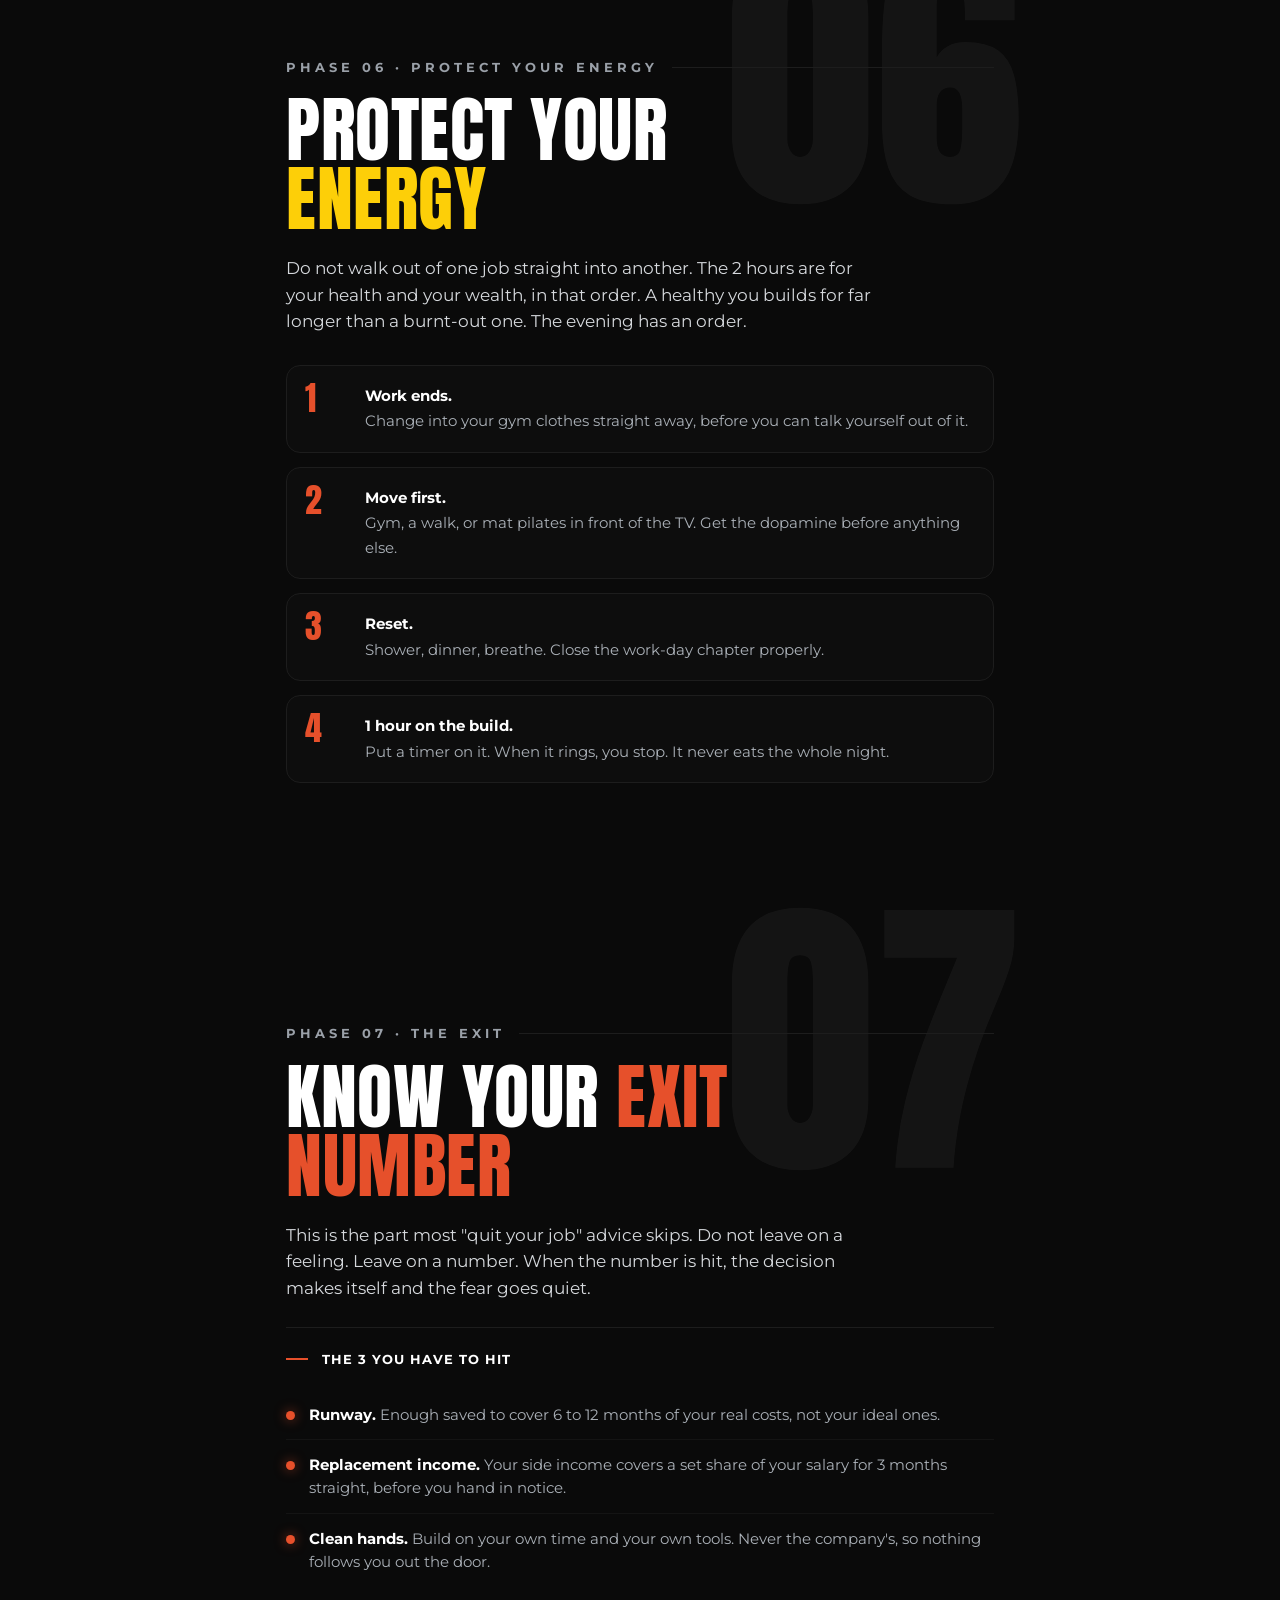
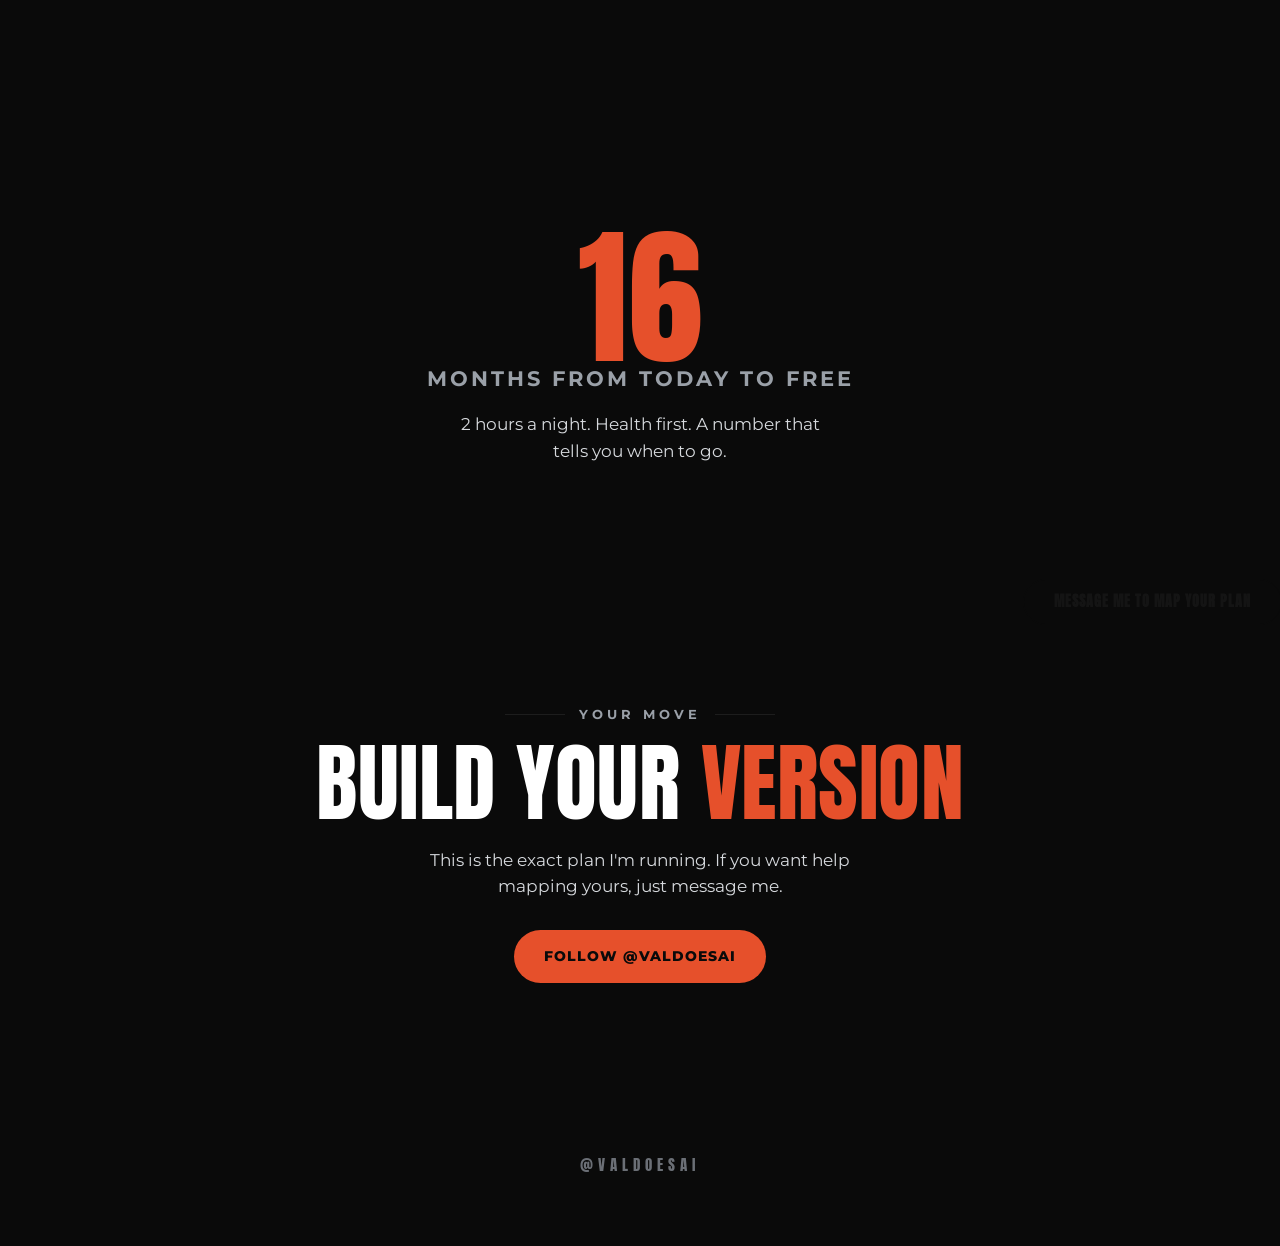
==== commit 5d77f61a: "Exit Plan: numerals, no dashes, no-slop pass; add story, ikigai phase, built-with-AI" ====
--- a/exit-plan/index.html
+++ b/exit-plan/index.html
@@ -3,7 +3,7 @@
 <head>
 <meta charset="utf-8">
 <meta name="viewport" content="width=device-width, initial-scale=1, viewport-fit=cover">
-<title>The 9 to 5 Exit Plan — a survival guide by @valdoesai</title>
+<title>The 9 to 5 Exit Plan: a survival guide by @valdoesai</title>
 <meta name="description" content="How I'm leaving my job in 12 to 16 months. On purpose, not on impulse, and without burning out.">
 <link rel="preconnect" href="https://fonts.googleapis.com">
 <link rel="preconnect" href="https://fonts.gstatic.com" crossorigin>
@@ -72,6 +72,9 @@
   .hero h1{font-size:clamp(52px,16vw,118px);margin:0}
   .hero h1 .lo{display:block;color:var(--orange)}
   .hero p{margin:22px auto 0;max-width:30ch;color:#c7cbd0}
+  .builtwith{margin-top:22px;display:inline-flex;align-items:center;gap:8px;font-size:11px;font-weight:700;
+    letter-spacing:2px;text-transform:uppercase;color:var(--yellow);border:1px solid rgba(253,207,8,.3);
+    border-radius:50px;padding:9px 16px}
   .scrolldown{position:absolute;bottom:26px;left:50%;transform:translateX(-50%);z-index:3;
     font-weight:700;letter-spacing:3px;font-size:11px;color:var(--muted);text-transform:uppercase;
     display:flex;flex-direction:column;align-items:center;gap:8px}
@@ -89,6 +92,12 @@
 
   .eyebrow{display:flex;align-items:center;gap:14px;margin-bottom:18px}
   .eyebrow .ln{height:1px;flex:1;background:var(--line)}
+
+  /* ---------- my story band ---------- */
+  .story{background:linear-gradient(180deg,rgba(230,80,43,.06),transparent)}
+  .story .q{font-weight:600;font-size:clamp(20px,5.6vw,30px);line-height:1.42;color:#fff;max-width:24ch}
+  .story .q .accent,.story .q .accent-y{font-weight:700}
+  .story .sig{margin-top:24px;font-weight:700;letter-spacing:2px;text-transform:uppercase;font-size:12px;color:var(--muted)}
 
   /* big ghost number behind a phase */
   .phase{position:relative}
@@ -150,7 +159,6 @@
   .chip b{display:block;font-size:13px;color:#fff;font-weight:700}
   .chip span{font-size:10px;color:var(--muted)}
   .chip .ic{font-size:18px;display:block;margin-bottom:2px}
-  /* place 4 chips around the circle, counter-rotate so they stay upright */
   .orbit .chip{animation:spin 34s linear infinite reverse}
   .c1{transform:rotate(0deg) translateY(-150px) rotate(0deg)}
   .c2{transform:rotate(90deg) translateY(-150px) rotate(-90deg)}
@@ -162,6 +170,22 @@
     .c3{transform:rotate(180deg) translateY(-122px) rotate(-180deg)}
     .c4{transform:rotate(270deg) translateY(-122px) rotate(-270deg)}
   }
+
+  /* ---------- ikigai venn ---------- */
+  .venn{position:relative;width:min(90vw,400px);aspect-ratio:1;margin:44px auto 0}
+  .circ{position:absolute;width:64%;aspect-ratio:1;border-radius:50%;border:1px solid rgba(255,255,255,.22);
+    display:flex;text-align:center;cursor:pointer;font-weight:700;font-size:12px;text-transform:uppercase;
+    letter-spacing:.5px;color:#fff;transition:box-shadow .25s, background .25s;padding:18px}
+  .circ span{text-shadow:0 1px 6px #000}
+  .love{top:0;left:50%;transform:translateX(-50%);background:rgba(230,80,43,.30);align-items:flex-start;justify-content:center}
+  .skill{top:50%;right:0;transform:translateY(-50%);background:rgba(253,207,8,.24);align-items:center;justify-content:flex-end}
+  .need{bottom:0;left:50%;transform:translateX(-50%);background:rgba(214,40,40,.30);align-items:flex-end;justify-content:center}
+  .paid{top:50%;left:0;transform:translateY(-50%);background:rgba(255,255,255,.12);align-items:center;justify-content:flex-start}
+  .circ.active{box-shadow:0 0 34px rgba(255,255,255,.3);z-index:5;border-color:rgba(255,255,255,.6)}
+  .vcenter{position:absolute;top:50%;left:50%;transform:translate(-50%,-50%);z-index:6;
+    font-family:'Anton',sans-serif;text-transform:uppercase;font-size:clamp(13px,3.6vw,16px);text-align:center;
+    color:#fff;line-height:.95;pointer-events:none;text-shadow:0 0 12px #000,0 0 12px #000}
+  .vq{margin:26px auto 0;text-align:center;color:#cfd2d6;font-size:16px;min-height:50px;max-width:40ch}
 
   /* ---------- ritual steps ---------- */
   .steps{margin-top:30px;display:grid;gap:14px}
@@ -203,6 +227,7 @@
     <div class="kicker">From @valdoesai · a survival guide</div>
     <h1>The 9 to 5<span class="lo">Exit Plan</span></h1>
     <p>How I'm leaving my job in 12 to 16 months. On purpose, not on impulse, and without burning out on the way.</p>
+    <div class="builtwith">⚡ Built with AI · 1 prompt · about 1 hour</div>
   </div>
   <div class="scrolldown"><span>Start the plan</span><span class="arrow"></span></div>
 </header>
@@ -210,9 +235,18 @@
 <!-- ===================== THE RULE ===================== -->
 <section>
   <div class="wrap reveal">
-    <div class="eyebrow"><span class="kicker">The one rule</span><span class="ln"></span></div>
+    <div class="eyebrow"><span class="kicker">The only rule</span><span class="ln"></span></div>
     <h2 class="anton" style="font-size:clamp(38px,11vw,78px);max-width:13ch">Don't <span class="strike" id="strike1">rage quit</span></h2>
-    <p class="lead" style="margin-top:24px;max-width:52ch">The plan is not to wake up angry and hand in your notice. That is how people land in a worse job six months later. You stay, you stay calm, and every evening you put two hours into the thing that gets you out. Health first. Then the build. Twelve to sixteen months from now you leave with a runway, not a panic.</p>
+    <p class="lead" style="margin-top:24px;max-width:52ch">The plan is not to wake up angry and hand in your notice. That is how people land in a worse job 6 months later. You stay, you stay calm, and every evening you put 2 hours into the thing that gets you out. Health first. Then the build. 12 to 16 months from now you leave with a runway, not a panic.</p>
+  </div>
+</section>
+
+<!-- ===================== MY STORY ===================== -->
+<section class="story">
+  <div class="wrap reveal">
+    <div class="eyebrow"><span class="kicker">My story</span><span class="ln"></span></div>
+    <p class="q">I work in pre-sales. High targets, high demand, the kind of role that takes all of you if you let it. So I am using that pressure on purpose: getting <span class="accent">as skilled as I can</span>, and building something of my own on the side. The goal is simple. In the next <span class="accent-y">6 to 12 months</span>, have something that earns outside the job. And the strange part is this: the moment you start building your own thing, the job <span class="accent">stops running your head</span>. You start to see how many doors there actually are.</p>
+    <div class="sig">By Val</div>
   </div>
 </section>
 
@@ -220,13 +254,13 @@
 <section>
   <div class="wrap reveal">
     <div class="eyebrow"><span class="kicker">The map</span><span class="ln"></span></div>
-    <h2 class="anton" style="font-size:clamp(34px,9.5vw,64px)">Sixteen months,<br>four stages</h2>
+    <h2 class="anton" style="font-size:clamp(34px,9.5vw,64px)">16 months,<br>4 stages</h2>
     <div class="tl" id="timeline">
       <div id="tlfill"></div>
-      <div class="stage"><span class="mk"></span><div class="mo">Months 1 – 3</div><h3>Lighten the job & experiment</h3><p>Automate the repetitive work. Start testing one AI tool a week.</p></div>
-      <div class="stage"><span class="mk"></span><div class="mo">Months 3 – 7</div><h3>Pick your lane & package it</h3><p>Find the skill you lean to. Turn your knowledge into something teachable.</p></div>
-      <div class="stage"><span class="mk"></span><div class="mo">Months 6 – 12</div><h3>Build an audience & first income</h3><p>Show up where your people are. Land the first paid work.</p></div>
-      <div class="stage"><span class="mk"></span><div class="mo">Months 12 – 16</div><h3>Hit your number & leave</h3><p>Runway saved, income replaced. The decision makes itself.</p></div>
+      <div class="stage"><span class="mk"></span><div class="mo">Months 1 to 3</div><h3>Lighten the job & experiment</h3><p>Automate the repetitive work. Start testing 1 AI tool a week.</p></div>
+      <div class="stage"><span class="mk"></span><div class="mo">Months 3 to 7</div><h3>Pick your lane & package it</h3><p>Find the skill you lean to. Turn your knowledge into something teachable.</p></div>
+      <div class="stage"><span class="mk"></span><div class="mo">Months 6 to 12</div><h3>Build an audience & first income</h3><p>Show up where your people are. Land the first paid work.</p></div>
+      <div class="stage"><span class="mk"></span><div class="mo">Months 12 to 16</div><h3>Hit your number & leave</h3><p>Runway saved, income replaced. The decision makes itself.</p></div>
     </div>
   </div>
 </section>
@@ -239,7 +273,7 @@
     <h2 class="anton">Buy back your <span class="accent">evenings</span></h2>
     <p class="lead">You cannot build at night if the job drains every drop by 6pm. So first, make the job lighter. Most companies now hand you an AI tool. Mine gives us ChatGPT, so I build a custom GPT for the tasks I repeat every single day.</p>
     <details class="check" open>
-      <summary><span class="plus"></span>Three GPTs I build at work</summary>
+      <summary><span class="plus"></span>3 GPTs I build at work</summary>
       <div class="body">
         <div class="ck"><span class="dot"></span><span><b>Email triage.</b> It reads the inbox and drafts replies from the company knowledge. Half my morning, back.</span></div>
         <div class="ck"><span class="dot"></span><span><b>Weekly reports.</b> It pulls the data from the same folder or SharePoint and assembles the draft on schedule.</span></div>
@@ -256,10 +290,10 @@
     <span class="ghost">02</span>
     <div class="eyebrow"><span class="kicker">Phase 02 · Get fluent</span><span class="ln"></span></div>
     <h2 class="anton">Get fluent, <span class="accent-y">fast</span></h2>
-    <p class="lead">"AI" is an overused word. Ignore the noise. The skill that pays is being fluent: knowing what each tool actually does, so you spot an opening before everyone else. Pick one tool a week and make something real with it.</p>
+    <p class="lead">"AI" is an overused word. Ignore the noise. The skill that pays is being fluent: knowing what each tool actually does, so you spot an opening before everyone else. Pick 1 tool a week and make something real with it.</p>
 
     <div class="orbitwrap">
-      <div class="core"><span class="anton">YOU</span><small>one tool / week</small></div>
+      <div class="core"><span class="anton">YOU</span><small>1 tool / week</small></div>
       <div class="orbit">
         <div class="chip c1"><span class="ic">🍌</span><b>Nano Banana</b><span>image generation</span></div>
         <div class="chip c2"><span class="ic">🧍</span><b>HeyGen</b><span>your avatar</span></div>
@@ -268,43 +302,64 @@
       </div>
     </div>
 
-    <p class="note" style="text-align:center;margin-top:34px">This page was built with Claude Code. The avatar tools mean you can run social before you ever go on camera.</p>
-    <div class="callout">
-      <div class="lab">Permission to spend</div>
-      <p>Do not be afraid to put a little money into tools. You are buying the map of what is possible. Message me and we will set your weekly testing plan together.</p>
-    </div>
-  </div>
-</section>
-
-<!-- ===================== PHASE 3 ===================== -->
+    <div class="callout y">
+      <div class="lab">The skill that compounds</div>
+      <p>This whole page was built with AI, from basically 1 prompt, in about an hour. That is the point of learning to build. Once you can do this, you can make a guide like it for any skill and any person, fast. That is a real product you can sell.</p>
+    </div>
+    <p class="note">The avatar and voice tools mean you can run social long before you ever go on camera.</p>
+  </div>
+</section>
+
+<!-- ===================== PHASE 3 · IKIGAI ===================== -->
 <section>
   <div class="wrap reveal phase">
     <span class="ghost">03</span>
-    <div class="eyebrow"><span class="kicker">Phase 03 · Monetise</span><span class="ln"></span></div>
+    <div class="eyebrow"><span class="kicker">Phase 03 · Find your thing</span><span class="ln"></span></div>
+    <h2 class="anton">Find your <span class="accent">thing</span></h2>
+    <p class="lead">Before you build, find the overlap. The Japanese call it ikigai: the spot where 4 circles meet. What you love. What you are good at. What the world needs. What people will pay for. Whatever sits in the middle is what you build and sell.</p>
+
+    <div class="venn" id="venn">
+      <button class="circ love" data-q="What would you happily read about on a day off?"><span>What you<br>love</span></button>
+      <button class="circ skill" data-q="What do people already come to you for?"><span>What you're<br>good at</span></button>
+      <button class="circ need" data-q="What problem do you keep hearing people complain about?"><span>What the<br>world needs</span></button>
+      <button class="circ paid" data-q="What would someone hand money over to solve?"><span>What you<br>can be paid for</span></button>
+      <div class="vcenter">Your<br>thing</div>
+    </div>
+    <p class="vq" id="vq">Tap a circle to see the question it asks you.</p>
+
+    <p class="note">Pressure-test the last circle with AI. Ask it to read Reddit and the forums in your area and show you what people already pay to fix.</p>
+  </div>
+</section>
+
+<!-- ===================== PHASE 4 · MONETISE ===================== -->
+<section>
+  <div class="wrap reveal phase">
+    <span class="ghost">04</span>
+    <div class="eyebrow"><span class="kicker">Phase 04 · Monetise</span><span class="ln"></span></div>
     <h2 class="anton">Package what <span class="accent">you know</span></h2>
     <p class="lead">AI is only the tool. The thing you sell is your knowledge, packaged faster than was ever possible before. Even the jobs people call "boring" hold something teachable.</p>
     <div class="callout y">
-      <div class="lab">The accountant example</div>
-      <p>An accountant is not selling spreadsheets. They are selling: "here is how someone on a low income actually saves for their first home." That is a pain a real person feels at night. Find the pain, find the people.</p>
+      <div class="lab">Take the most "boring" job</div>
+      <p>An accountant. What they really know is how someone on a low income can save for a first home without giving up their whole life. That is a pain a real person feels at night. Name that pain in their own words, and you have found your people.</p>
     </div>
     <details class="check">
       <summary><span class="plus"></span>Before you commit</summary>
       <div class="body">
         <div class="ck"><span class="dot"></span><span><b>Mine the pain.</b> Ask AI to read Reddit and the forums in your area for the exact words people use about that problem.</span></div>
         <div class="ck"><span class="dot"></span><span><b>Pick a side.</b> Are you talking to people (B2C) or businesses (B2B)? They need different things. Settle this first.</span></div>
-        <div class="ck"><span class="dot"></span><span><b>Have a strategy.</b> Research it properly before you build the whole thing, not after.</span></div>
+        <div class="ck"><span class="dot"></span><span><b>Package it fast.</b> A guide like this one is a product. With the build skill, you can ship one in an evening.</span></div>
       </div>
     </details>
   </div>
 </section>
 
-<!-- ===================== PHASE 4 ===================== -->
-<section>
-  <div class="wrap reveal phase">
-    <span class="ghost">04</span>
-    <div class="eyebrow"><span class="kicker">Phase 04 · Audience</span><span class="ln"></span></div>
+<!-- ===================== PHASE 5 · AUDIENCE ===================== -->
+<section>
+  <div class="wrap reveal phase">
+    <span class="ghost">05</span>
+    <div class="eyebrow"><span class="kicker">Phase 05 · Audience</span><span class="ln"></span></div>
     <h2 class="anton">Earn an <span class="accent">audience</span></h2>
-    <p class="lead">A website costs almost nothing now. Anyone can follow a YouTube video and ship one. The real work starts after: getting it in front of people. That part is where most plans quietly stop.</p>
+    <p class="lead">A website costs almost nothing now. Anyone can follow a YouTube video and ship one. The real work starts after: getting it in front of people. That part is where most plans stall.</p>
     <div class="callout">
       <div class="lab">Start on Threads</div>
       <p>Threads is the low-pressure way in. No camera, no production. Just text: questions, opinions, your honest story. It doubles as free market research, and you find out fast whether people relate to you.</p>
@@ -320,34 +375,34 @@
   </div>
 </section>
 
-<!-- ===================== PHASE 5 ===================== -->
-<section>
-  <div class="wrap reveal phase">
-    <span class="ghost">05</span>
-    <div class="eyebrow"><span class="kicker">Phase 05 · Protect your energy</span><span class="ln"></span></div>
+<!-- ===================== PHASE 6 · ENERGY ===================== -->
+<section>
+  <div class="wrap reveal phase">
+    <span class="ghost">06</span>
+    <div class="eyebrow"><span class="kicker">Phase 06 · Protect your energy</span><span class="ln"></span></div>
     <h2 class="anton">Protect your <span class="accent-y">energy</span></h2>
-    <p class="lead">Do not walk out of one job straight into another. The two hours are for your health and your wealth, in that order. A healthy you builds for far longer than a burnt-out one. The evening has an order.</p>
+    <p class="lead">Do not walk out of one job straight into another. The 2 hours are for your health and your wealth, in that order. A healthy you builds for far longer than a burnt-out one. The evening has an order.</p>
     <div class="steps">
       <div class="step"><span class="n">1</span><div><b>Work ends.</b><span>Change into your gym clothes straight away, before you can talk yourself out of it.</span></div></div>
       <div class="step"><span class="n">2</span><div><b>Move first.</b><span>Gym, a walk, or mat pilates in front of the TV. Get the dopamine before anything else.</span></div></div>
       <div class="step"><span class="n">3</span><div><b>Reset.</b><span>Shower, dinner, breathe. Close the work-day chapter properly.</span></div></div>
-      <div class="step"><span class="n">4</span><div><b>One hour on the build.</b><span>Put a timer on it. When it rings, you stop. It never eats the whole night.</span></div></div>
-    </div>
-  </div>
-</section>
-
-<!-- ===================== PHASE 6 ===================== -->
-<section>
-  <div class="wrap reveal phase">
-    <span class="ghost">06</span>
-    <div class="eyebrow"><span class="kicker">Phase 06 · The exit</span><span class="ln"></span></div>
+      <div class="step"><span class="n">4</span><div><b>1 hour on the build.</b><span>Put a timer on it. When it rings, you stop. It never eats the whole night.</span></div></div>
+    </div>
+  </div>
+</section>
+
+<!-- ===================== PHASE 7 · EXIT ===================== -->
+<section>
+  <div class="wrap reveal phase">
+    <span class="ghost">07</span>
+    <div class="eyebrow"><span class="kicker">Phase 07 · The exit</span><span class="ln"></span></div>
     <h2 class="anton">Know your <span class="accent">exit number</span></h2>
     <p class="lead">This is the part most "quit your job" advice skips. Do not leave on a feeling. Leave on a number. When the number is hit, the decision makes itself and the fear goes quiet.</p>
     <details class="check" open>
-      <summary><span class="plus"></span>The three you have to hit</summary>
+      <summary><span class="plus"></span>The 3 you have to hit</summary>
       <div class="body">
         <div class="ck"><span class="dot"></span><span><b>Runway.</b> Enough saved to cover 6 to 12 months of your real costs, not your ideal ones.</span></div>
-        <div class="ck"><span class="dot"></span><span><b>Replacement income.</b> Your side income covers a set share of your salary for three months straight, before you hand in notice.</span></div>
+        <div class="ck"><span class="dot"></span><span><b>Replacement income.</b> Your side income covers a set share of your salary for 3 months straight, before you hand in notice.</span></div>
         <div class="ck"><span class="dot"></span><span><b>Clean hands.</b> Build on your own time and your own tools. Never the company's, so nothing follows you out the door.</span></div>
       </div>
     </details>
@@ -358,7 +413,7 @@
 <section style="text-align:center">
   <div class="wrap reveal">
     <div class="bignum"><span id="counter">16</span><small>months from today to free</small></div>
-    <p style="margin:24px auto 0;max-width:34ch">Two hours a night. Health first. A number that tells you when to go.</p>
+    <p style="margin:24px auto 0;max-width:34ch">2 hours a night. Health first. A number that tells you when to go.</p>
   </div>
 </section>
 
@@ -367,7 +422,7 @@
   <div class="wrap reveal">
     <div class="eyebrow" style="justify-content:center"><span class="ln" style="max-width:60px"></span><span class="kicker">Your move</span><span class="ln" style="max-width:60px"></span></div>
     <h2 class="anton">Build your <em>version</em></h2>
-    <p style="margin:22px auto 0;max-width:40ch">This is the exact plan I'm running. If you want help mapping yours, I'm one message away.</p>
+    <p style="margin:22px auto 0;max-width:40ch">This is the exact plan I'm running. If you want help mapping yours, just message me.</p>
     <div class="btnrow">
       <a class="btn primary" href="https://instagram.com/valdoesai" target="_blank" rel="noopener">Follow @valdoesai</a>
       <a class="btn ghost" href="https://instagram.com/valdoesai" target="_blank" rel="noopener">Message me to map your plan</a>
@@ -383,13 +438,14 @@
 (function(){
   var reduce = window.matchMedia('(prefers-reduced-motion: reduce)').matches;
 
-  /* scroll progress bar */
+  /* scroll progress bar + timeline fill */
   var bar = document.getElementById('progress');
+  var tl = document.getElementById('timeline');
+  var fill = document.getElementById('tlfill');
   function onScroll(){
     var h = document.documentElement;
     var p = h.scrollTop / (h.scrollHeight - h.clientHeight);
     bar.style.width = (p*100) + '%';
-    // timeline fill
     if(tl){
       var r = tl.getBoundingClientRect();
       var vh = window.innerHeight;
@@ -398,8 +454,6 @@
       fill.style.height = (prog*100) + '%';
     }
   }
-  var tl = document.getElementById('timeline');
-  var fill = document.getElementById('tlfill');
   window.addEventListener('scroll', onScroll, {passive:true});
 
   /* reveal on scroll */
@@ -416,6 +470,16 @@
     }, {threshold:.9});
     sio.observe(s1);
   }
+
+  /* ikigai venn taps */
+  var vq = document.getElementById('vq');
+  document.querySelectorAll('.circ').forEach(function(b){
+    b.addEventListener('click', function(){
+      document.querySelectorAll('.circ').forEach(function(c){ c.classList.remove('active'); });
+      b.classList.add('active');
+      if(vq) vq.textContent = b.getAttribute('data-q');
+    });
+  });
 
   /* count up 12 -> 16 */
   var c = document.getElementById('counter');
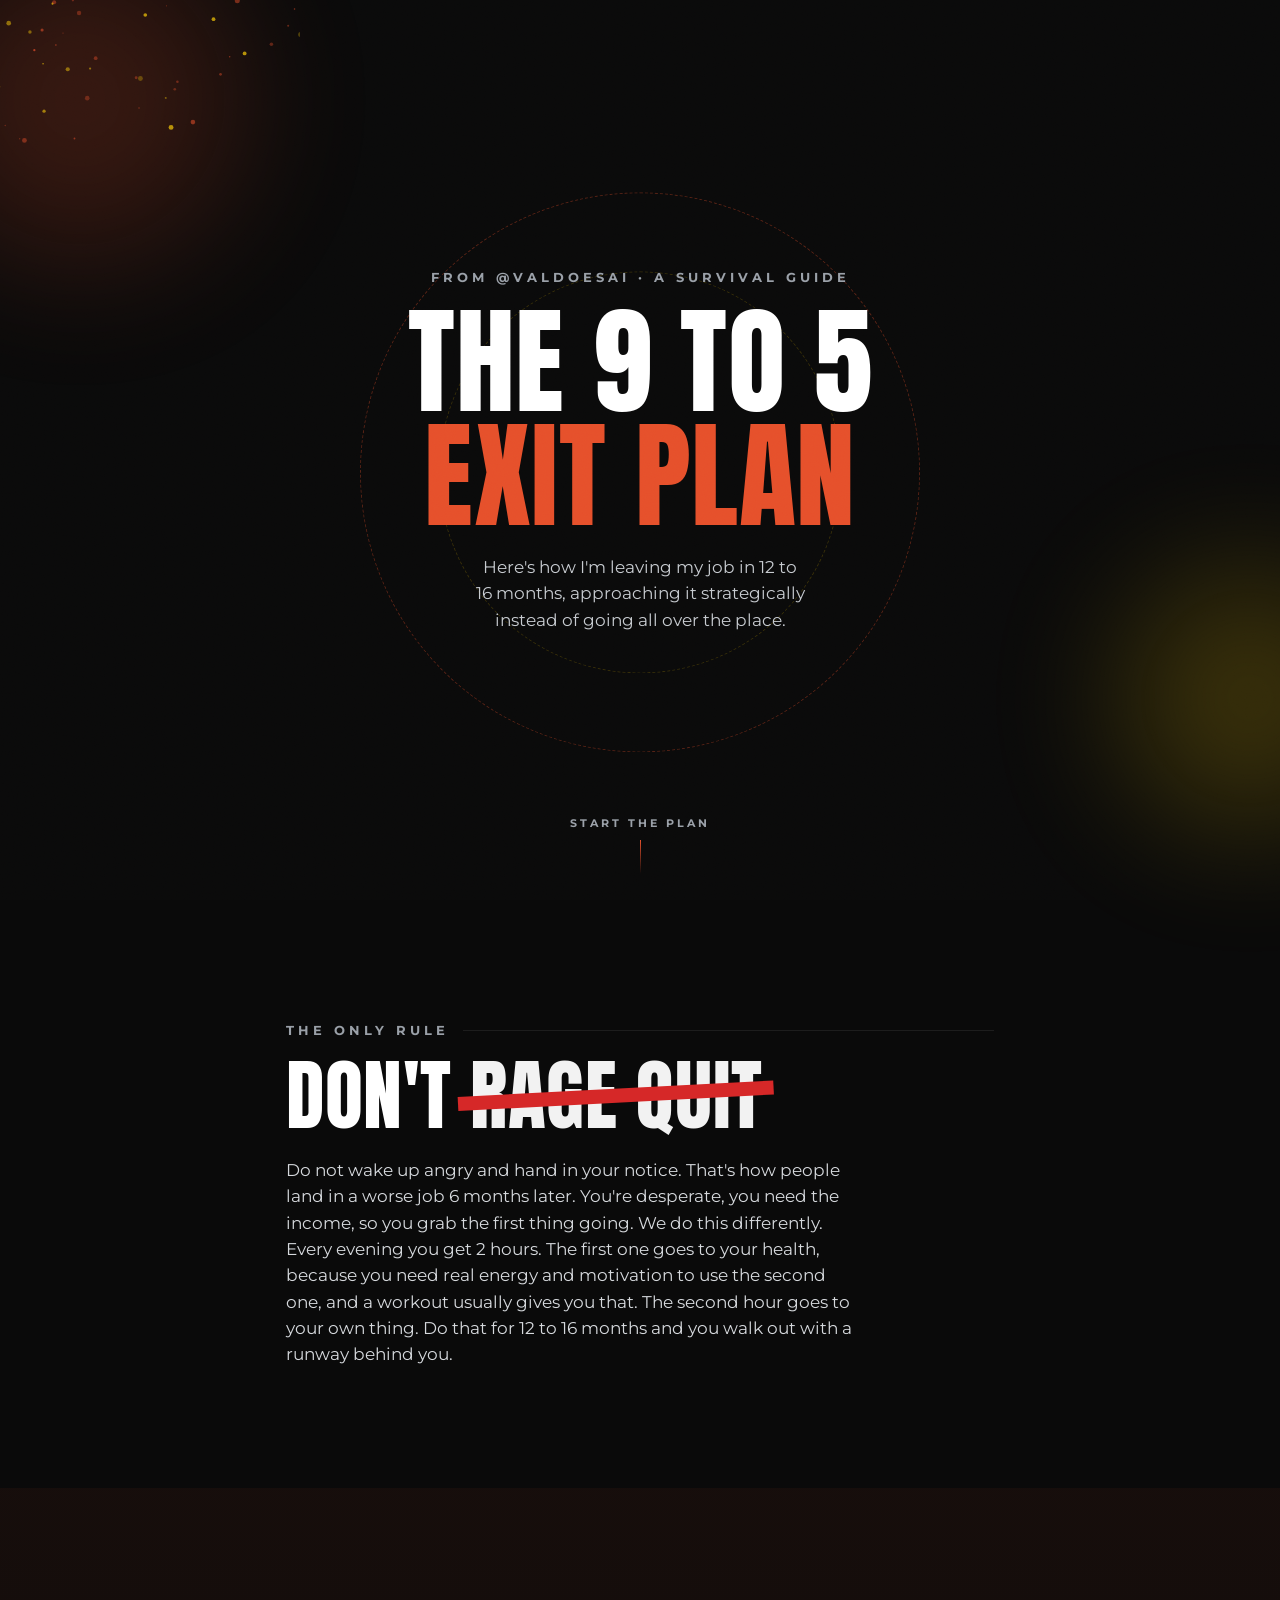
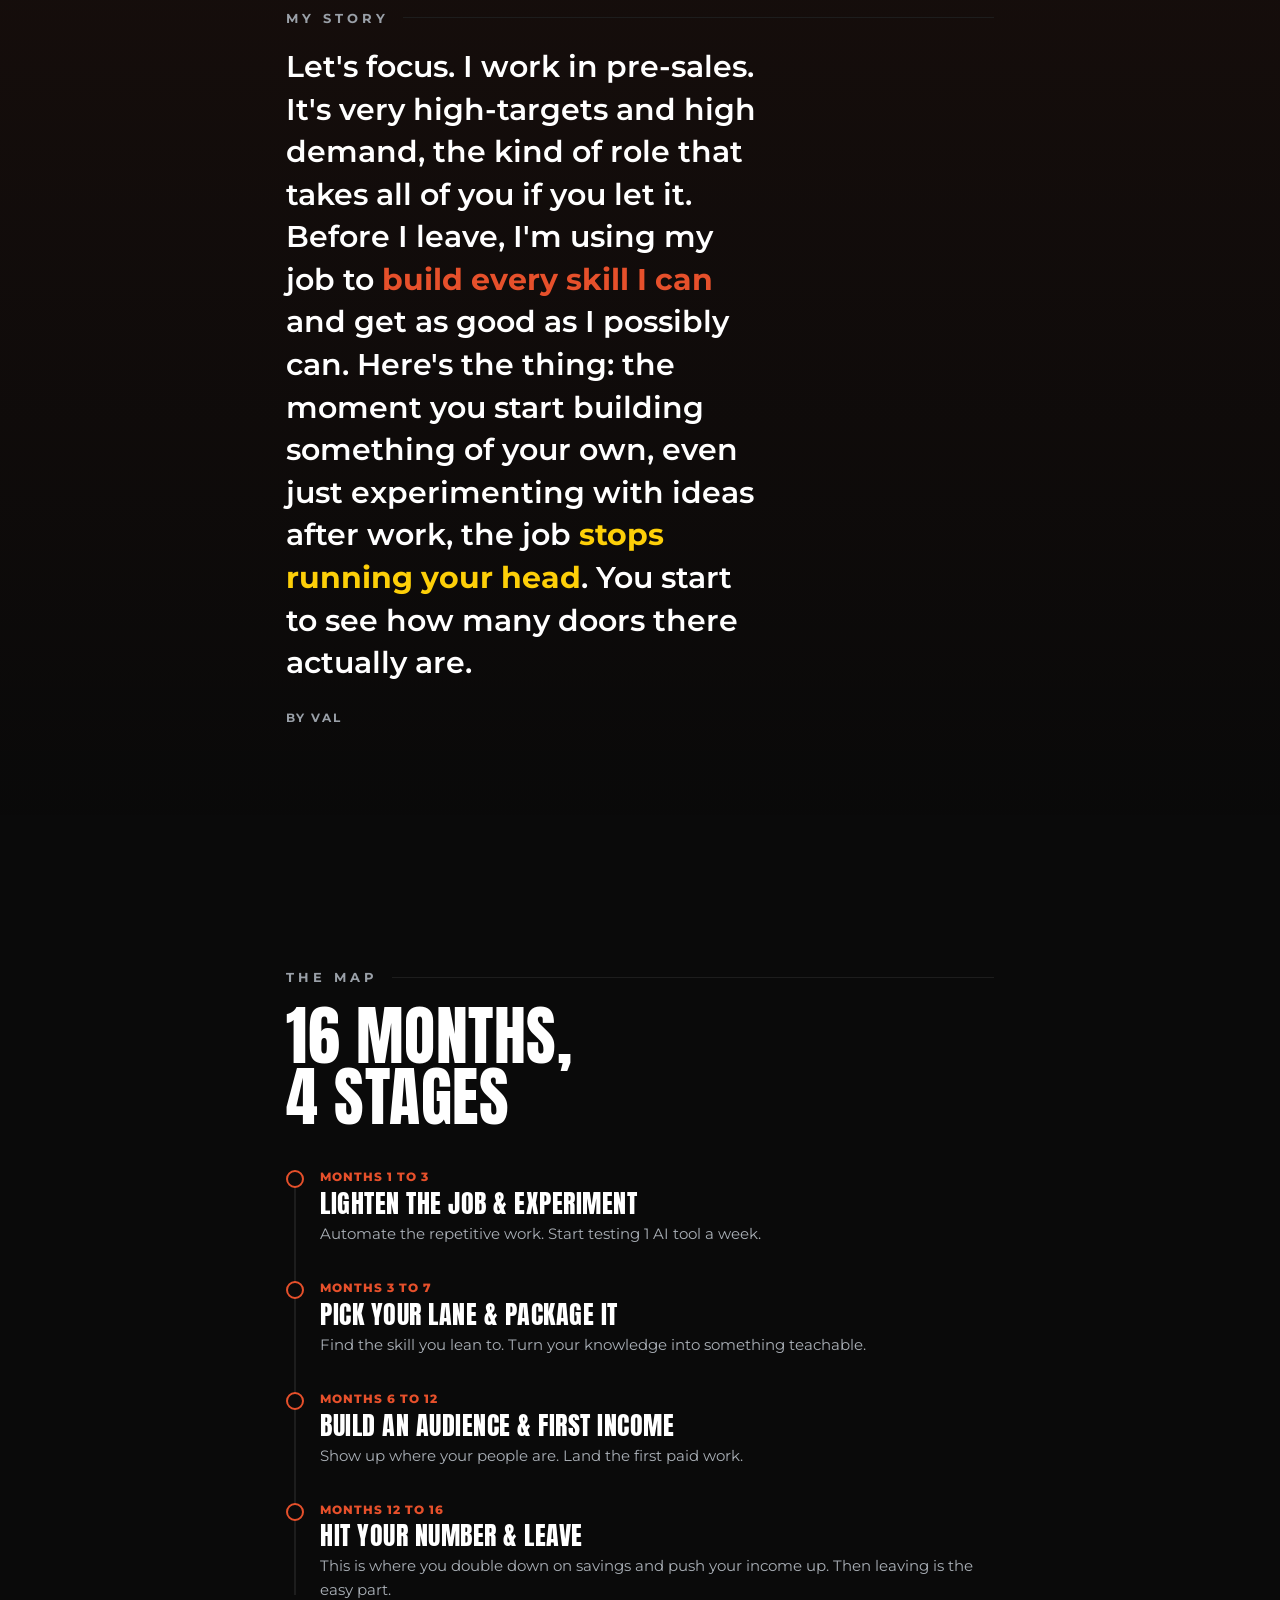
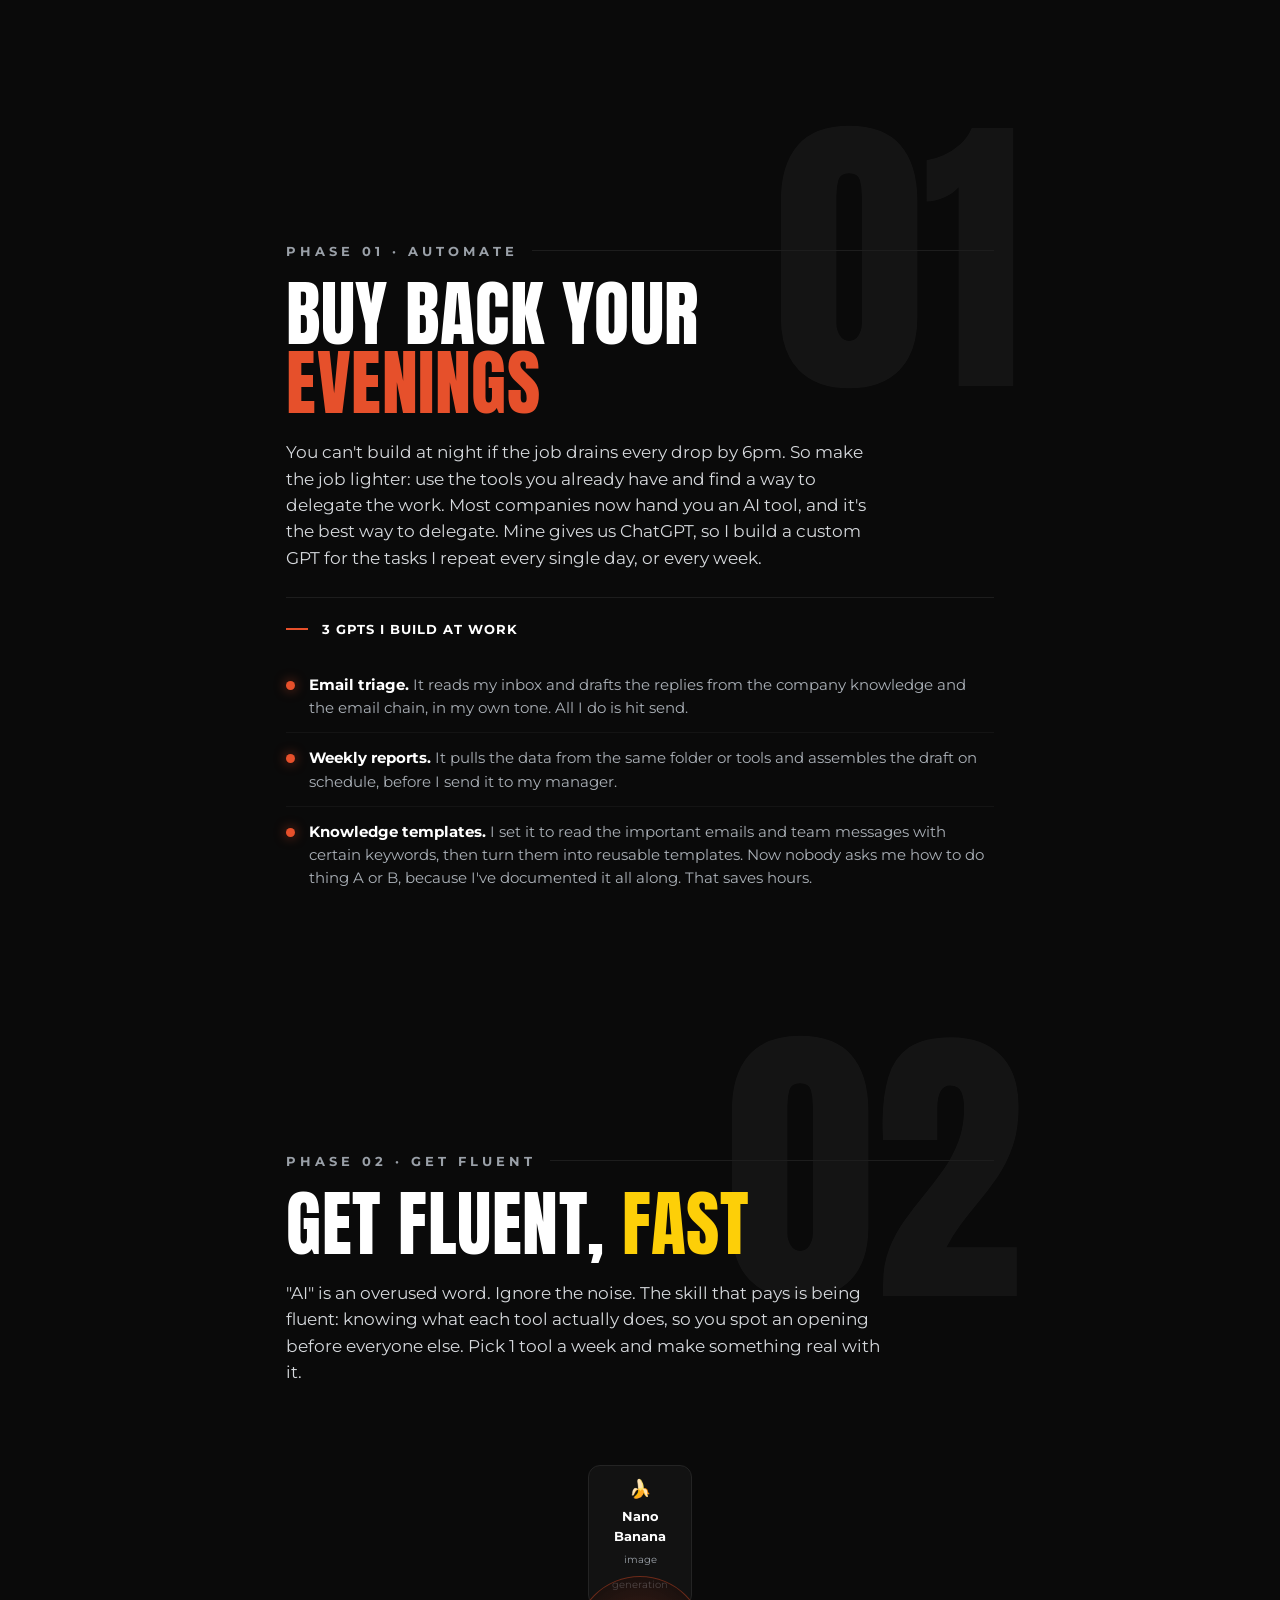
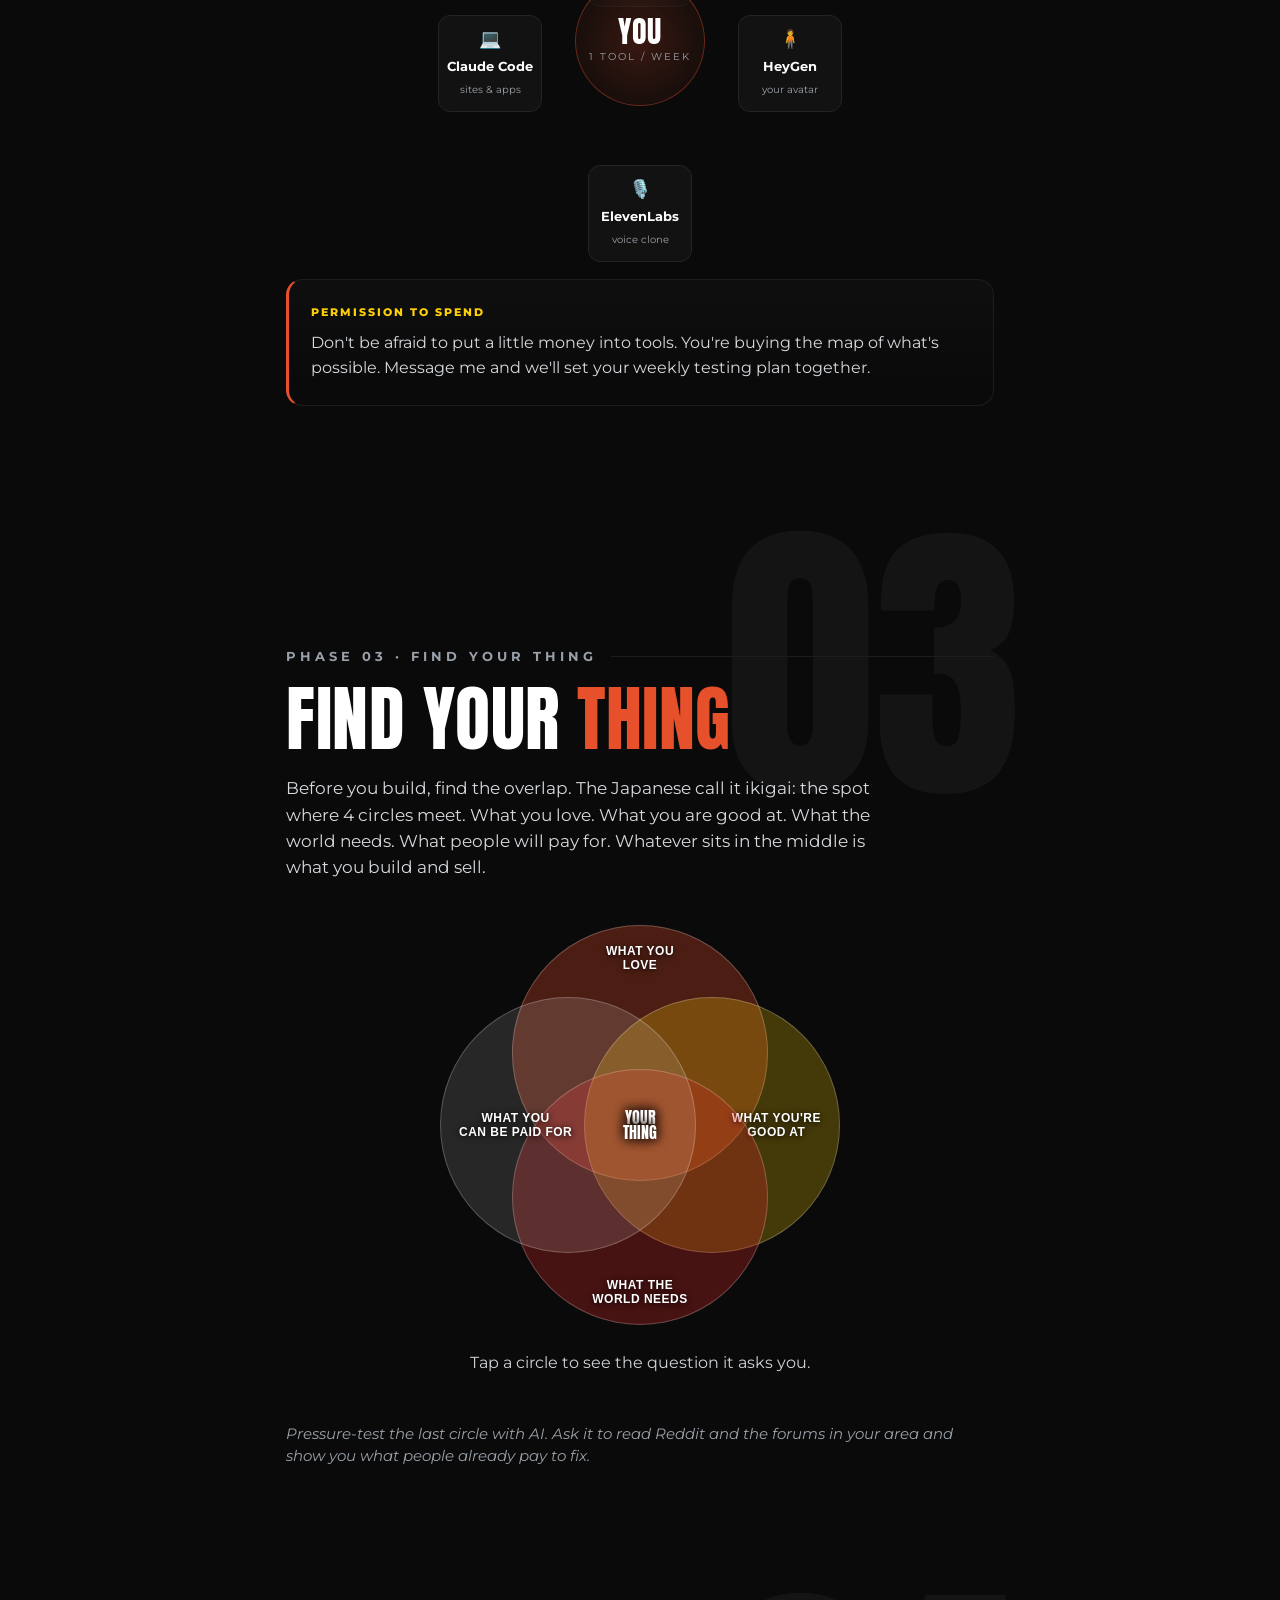
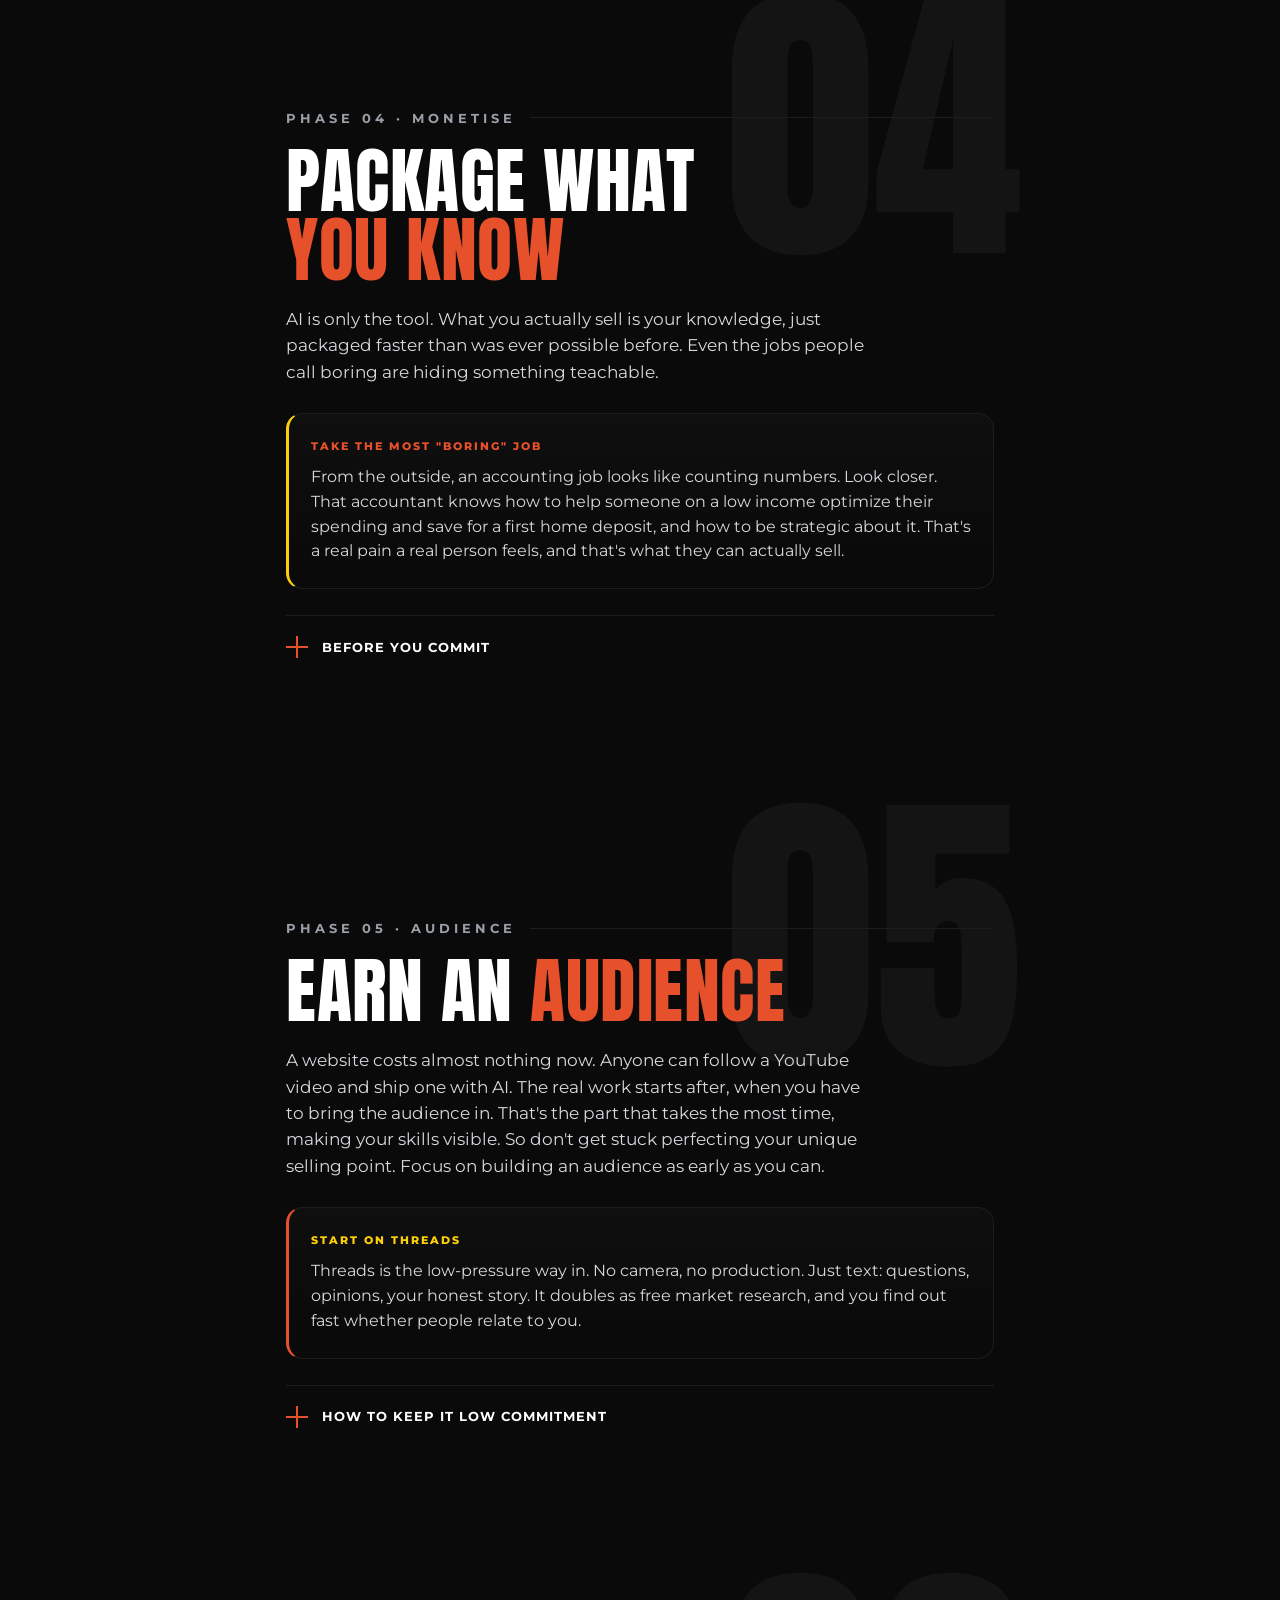
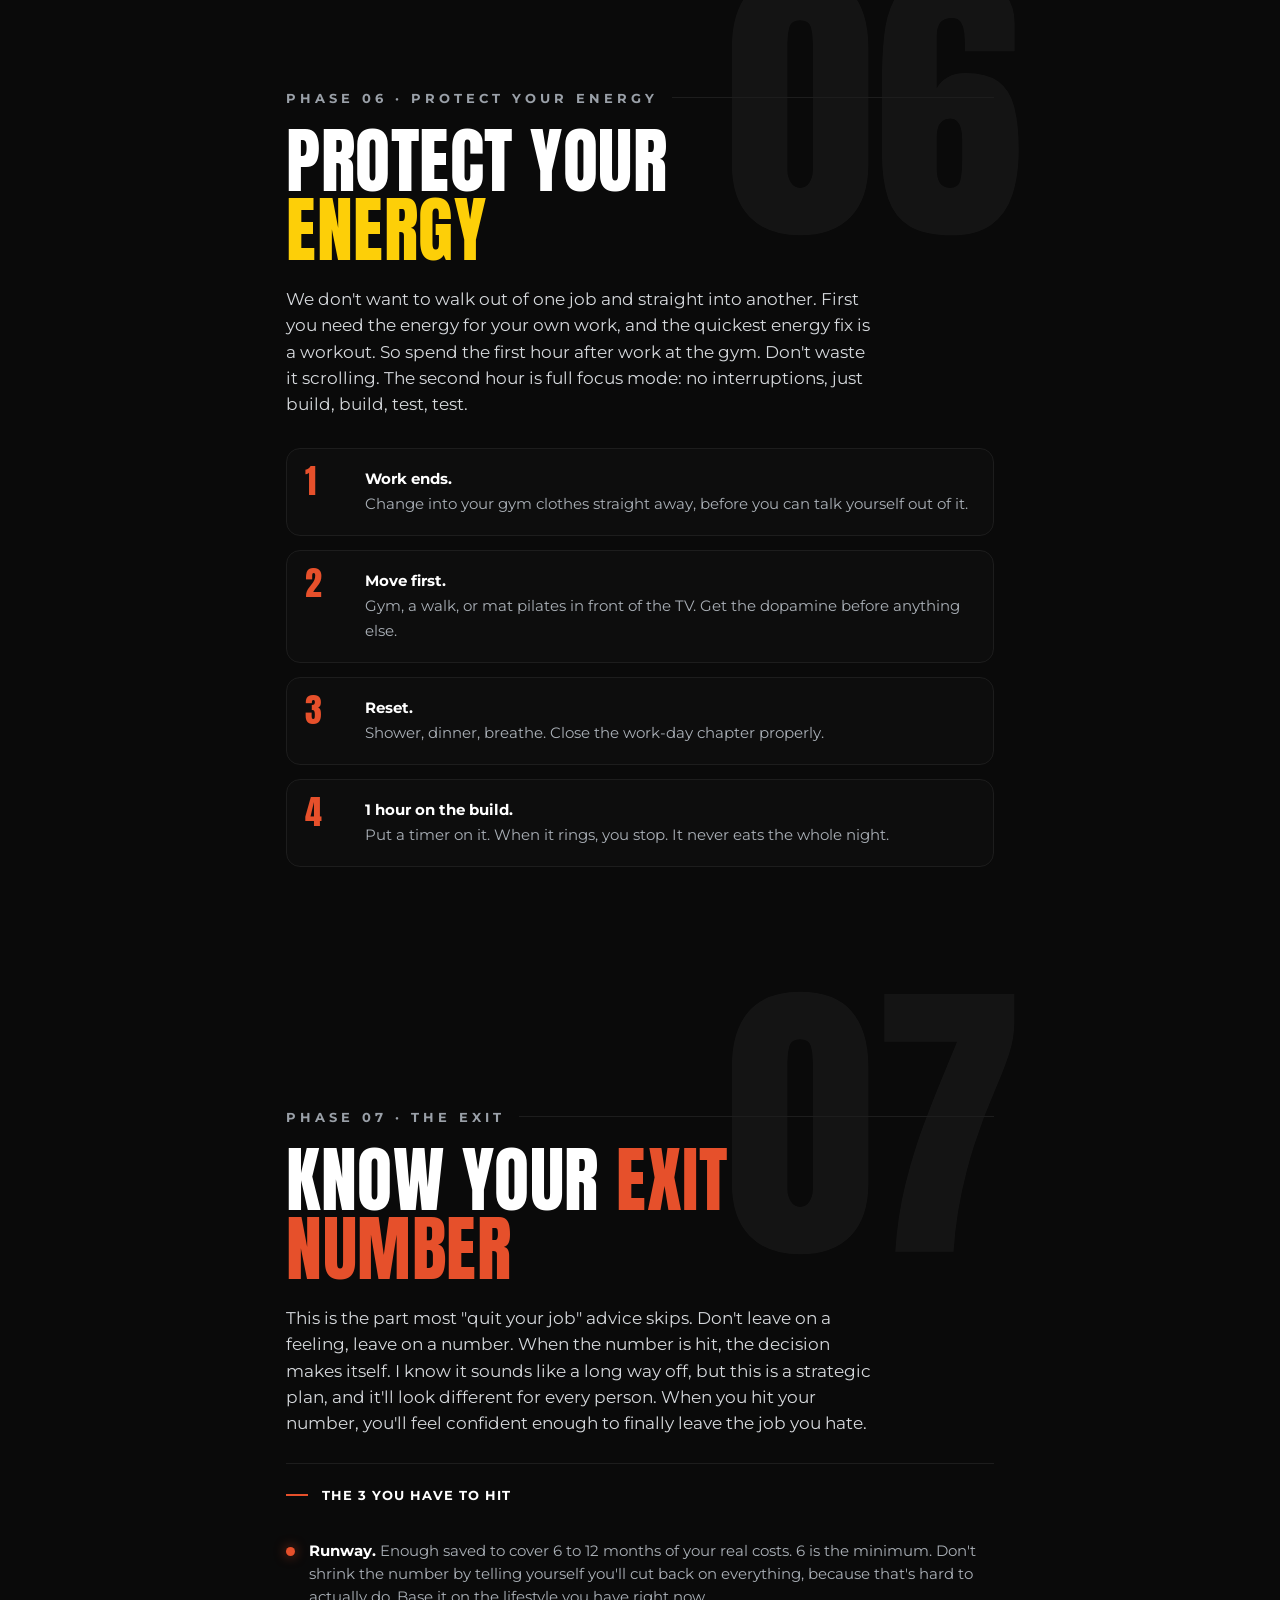
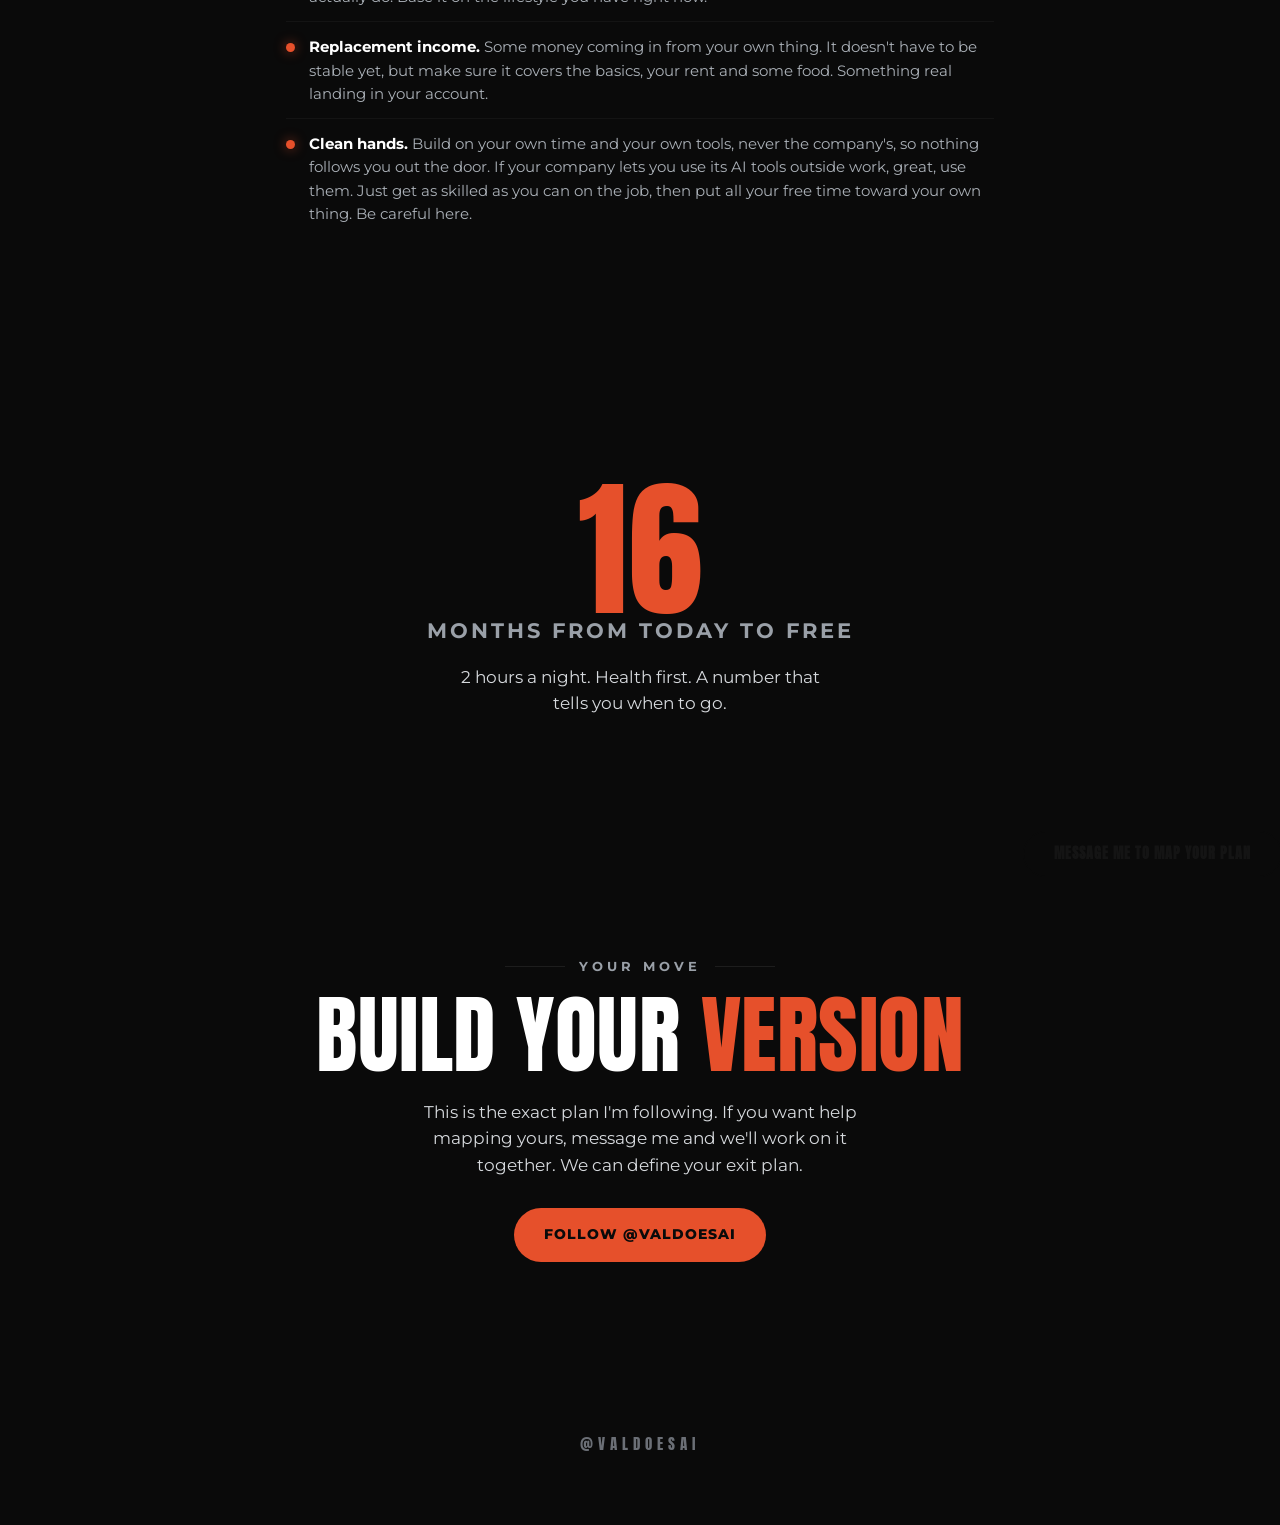
==== commit 2d7e2b27: "Exit Plan: rewrite copy in Val's voice (storytelling), drop built-with-AI badge" ====
--- a/exit-plan/index.html
+++ b/exit-plan/index.html
@@ -4,7 +4,7 @@
 <meta charset="utf-8">
 <meta name="viewport" content="width=device-width, initial-scale=1, viewport-fit=cover">
 <title>The 9 to 5 Exit Plan: a survival guide by @valdoesai</title>
-<meta name="description" content="How I'm leaving my job in 12 to 16 months. On purpose, not on impulse, and without burning out.">
+<meta name="description" content="Here's how I'm leaving my job in 12 to 16 months, approaching it strategically instead of going all over the place.">
 <link rel="preconnect" href="https://fonts.googleapis.com">
 <link rel="preconnect" href="https://fonts.gstatic.com" crossorigin>
 <link href="https://fonts.googleapis.com/css2?family=Anton&family=Montserrat:wght@400;500;600;700;800&display=swap" rel="stylesheet">
@@ -226,8 +226,7 @@
   <div class="hero-inner">
     <div class="kicker">From @valdoesai · a survival guide</div>
     <h1>The 9 to 5<span class="lo">Exit Plan</span></h1>
-    <p>How I'm leaving my job in 12 to 16 months. On purpose, not on impulse, and without burning out on the way.</p>
-    <div class="builtwith">⚡ Built with AI · 1 prompt · about 1 hour</div>
+    <p>Here's how I'm leaving my job in 12 to 16 months, approaching it strategically instead of going all over the place.</p>
   </div>
   <div class="scrolldown"><span>Start the plan</span><span class="arrow"></span></div>
 </header>
@@ -237,7 +236,7 @@
   <div class="wrap reveal">
     <div class="eyebrow"><span class="kicker">The only rule</span><span class="ln"></span></div>
     <h2 class="anton" style="font-size:clamp(38px,11vw,78px);max-width:13ch">Don't <span class="strike" id="strike1">rage quit</span></h2>
-    <p class="lead" style="margin-top:24px;max-width:52ch">The plan is not to wake up angry and hand in your notice. That is how people land in a worse job 6 months later. You stay, you stay calm, and every evening you put 2 hours into the thing that gets you out. Health first. Then the build. 12 to 16 months from now you leave with a runway, not a panic.</p>
+    <p class="lead" style="margin-top:24px;max-width:52ch">Do not wake up angry and hand in your notice. That's how people land in a worse job 6 months later. You're desperate, you need the income, so you grab the first thing going. We do this differently. Every evening you get 2 hours. The first one goes to your health, because you need real energy and motivation to use the second one, and a workout usually gives you that. The second hour goes to your own thing. Do that for 12 to 16 months and you walk out with a runway behind you.</p>
   </div>
 </section>
 
@@ -245,7 +244,7 @@
 <section class="story">
   <div class="wrap reveal">
     <div class="eyebrow"><span class="kicker">My story</span><span class="ln"></span></div>
-    <p class="q">I work in pre-sales. High targets, high demand, the kind of role that takes all of you if you let it. So I am using that pressure on purpose: getting <span class="accent">as skilled as I can</span>, and building something of my own on the side. The goal is simple. In the next <span class="accent-y">6 to 12 months</span>, have something that earns outside the job. And the strange part is this: the moment you start building your own thing, the job <span class="accent">stops running your head</span>. You start to see how many doors there actually are.</p>
+    <p class="q">Let's focus. I work in pre-sales. It's very high-targets and high demand, the kind of role that takes all of you if you let it. Before I leave, I'm using my job to <span class="accent">build every skill I can</span> and get as good as I possibly can. Here's the thing: the moment you start building something of your own, even just experimenting with ideas after work, the job <span class="accent-y">stops running your head</span>. You start to see how many doors there actually are.</p>
     <div class="sig">By Val</div>
   </div>
 </section>
@@ -260,7 +259,7 @@
       <div class="stage"><span class="mk"></span><div class="mo">Months 1 to 3</div><h3>Lighten the job & experiment</h3><p>Automate the repetitive work. Start testing 1 AI tool a week.</p></div>
       <div class="stage"><span class="mk"></span><div class="mo">Months 3 to 7</div><h3>Pick your lane & package it</h3><p>Find the skill you lean to. Turn your knowledge into something teachable.</p></div>
       <div class="stage"><span class="mk"></span><div class="mo">Months 6 to 12</div><h3>Build an audience & first income</h3><p>Show up where your people are. Land the first paid work.</p></div>
-      <div class="stage"><span class="mk"></span><div class="mo">Months 12 to 16</div><h3>Hit your number & leave</h3><p>Runway saved, income replaced. The decision makes itself.</p></div>
+      <div class="stage"><span class="mk"></span><div class="mo">Months 12 to 16</div><h3>Hit your number & leave</h3><p>This is where you double down on savings and push your income up. Then leaving is the easy part.</p></div>
     </div>
   </div>
 </section>
@@ -271,16 +270,15 @@
     <span class="ghost">01</span>
     <div class="eyebrow"><span class="kicker">Phase 01 · Automate</span><span class="ln"></span></div>
     <h2 class="anton">Buy back your <span class="accent">evenings</span></h2>
-    <p class="lead">You cannot build at night if the job drains every drop by 6pm. So first, make the job lighter. Most companies now hand you an AI tool. Mine gives us ChatGPT, so I build a custom GPT for the tasks I repeat every single day.</p>
+    <p class="lead">You can't build at night if the job drains every drop by 6pm. So make the job lighter: use the tools you already have and find a way to delegate the work. Most companies now hand you an AI tool, and it's the best way to delegate. Mine gives us ChatGPT, so I build a custom GPT for the tasks I repeat every single day, or every week.</p>
     <details class="check" open>
       <summary><span class="plus"></span>3 GPTs I build at work</summary>
       <div class="body">
-        <div class="ck"><span class="dot"></span><span><b>Email triage.</b> It reads the inbox and drafts replies from the company knowledge. Half my morning, back.</span></div>
-        <div class="ck"><span class="dot"></span><span><b>Weekly reports.</b> It pulls the data from the same folder or SharePoint and assembles the draft on schedule.</span></div>
-        <div class="ck"><span class="dot"></span><span><b>Knowledge templates.</b> It documents my important chats and turns them into reusable templates.</span></div>
+        <div class="ck"><span class="dot"></span><span><b>Email triage.</b> It reads my inbox and drafts the replies from the company knowledge and the email chain, in my own tone. All I do is hit send.</span></div>
+        <div class="ck"><span class="dot"></span><span><b>Weekly reports.</b> It pulls the data from the same folder or tools and assembles the draft on schedule, before I send it to my manager.</span></div>
+        <div class="ck"><span class="dot"></span><span><b>Knowledge templates.</b> I set it to read the important emails and team messages with certain keywords, then turn them into reusable templates. Now nobody asks me how to do thing A or B, because I've documented it all along. That saves hours.</span></div>
       </div>
     </details>
-    <p class="note">Doing more in less time is good for them too. The point is the energy it leaves for you.</p>
   </div>
 </section>
 
@@ -302,11 +300,10 @@
       </div>
     </div>
 
-    <div class="callout y">
-      <div class="lab">The skill that compounds</div>
-      <p>This whole page was built with AI, from basically 1 prompt, in about an hour. That is the point of learning to build. Once you can do this, you can make a guide like it for any skill and any person, fast. That is a real product you can sell.</p>
-    </div>
-    <p class="note">The avatar and voice tools mean you can run social long before you ever go on camera.</p>
+    <div class="callout">
+      <div class="lab">Permission to spend</div>
+      <p>Don't be afraid to put a little money into tools. You're buying the map of what's possible. Message me and we'll set your weekly testing plan together.</p>
+    </div>
   </div>
 </section>
 
@@ -337,17 +334,17 @@
     <span class="ghost">04</span>
     <div class="eyebrow"><span class="kicker">Phase 04 · Monetise</span><span class="ln"></span></div>
     <h2 class="anton">Package what <span class="accent">you know</span></h2>
-    <p class="lead">AI is only the tool. The thing you sell is your knowledge, packaged faster than was ever possible before. Even the jobs people call "boring" hold something teachable.</p>
+    <p class="lead">AI is only the tool. What you actually sell is your knowledge, just packaged faster than was ever possible before. Even the jobs people call boring are hiding something teachable.</p>
     <div class="callout y">
       <div class="lab">Take the most "boring" job</div>
-      <p>An accountant. What they really know is how someone on a low income can save for a first home without giving up their whole life. That is a pain a real person feels at night. Name that pain in their own words, and you have found your people.</p>
+      <p>From the outside, an accounting job looks like counting numbers. Look closer. That accountant knows how to help someone on a low income optimize their spending and save for a first home deposit, and how to be strategic about it. That's a real pain a real person feels, and that's what they can actually sell.</p>
     </div>
     <details class="check">
       <summary><span class="plus"></span>Before you commit</summary>
       <div class="body">
         <div class="ck"><span class="dot"></span><span><b>Mine the pain.</b> Ask AI to read Reddit and the forums in your area for the exact words people use about that problem.</span></div>
         <div class="ck"><span class="dot"></span><span><b>Pick a side.</b> Are you talking to people (B2C) or businesses (B2B)? They need different things. Settle this first.</span></div>
-        <div class="ck"><span class="dot"></span><span><b>Package it fast.</b> A guide like this one is a product. With the build skill, you can ship one in an evening.</span></div>
+        <div class="ck"><span class="dot"></span><span><b>Package it fast.</b> A guide like this one is a product, a lead magnet. With real AI fluency, you can ship something just like it in one evening.</span></div>
       </div>
     </details>
   </div>
@@ -359,7 +356,7 @@
     <span class="ghost">05</span>
     <div class="eyebrow"><span class="kicker">Phase 05 · Audience</span><span class="ln"></span></div>
     <h2 class="anton">Earn an <span class="accent">audience</span></h2>
-    <p class="lead">A website costs almost nothing now. Anyone can follow a YouTube video and ship one. The real work starts after: getting it in front of people. That part is where most plans stall.</p>
+    <p class="lead">A website costs almost nothing now. Anyone can follow a YouTube video and ship one with AI. The real work starts after, when you have to bring the audience in. That's the part that takes the most time, making your skills visible. So don't get stuck perfecting your unique selling point. Focus on building an audience as early as you can.</p>
     <div class="callout">
       <div class="lab">Start on Threads</div>
       <p>Threads is the low-pressure way in. No camera, no production. Just text: questions, opinions, your honest story. It doubles as free market research, and you find out fast whether people relate to you.</p>
@@ -367,7 +364,7 @@
     <details class="check">
       <summary><span class="plus"></span>How to keep it low commitment</summary>
       <div class="body">
-        <div class="ck"><span class="dot"></span><span><b>Share the struggle,</b> not a highlight reel. That is what people relate to.</span></div>
+        <div class="ck"><span class="dot"></span><span><b>Share the struggle.</b> Talk to them like you talk to your friends. That's what people relate to.</span></div>
         <div class="ck"><span class="dot"></span><span><b>Schedule a week at once.</b> A bad or busy day never breaks the streak.</span></div>
         <div class="ck"><span class="dot"></span><span><b>Start text-first.</b> Add video later, once the confidence is there.</span></div>
       </div>
@@ -381,7 +378,7 @@
     <span class="ghost">06</span>
     <div class="eyebrow"><span class="kicker">Phase 06 · Protect your energy</span><span class="ln"></span></div>
     <h2 class="anton">Protect your <span class="accent-y">energy</span></h2>
-    <p class="lead">Do not walk out of one job straight into another. The 2 hours are for your health and your wealth, in that order. A healthy you builds for far longer than a burnt-out one. The evening has an order.</p>
+    <p class="lead">We don't want to walk out of one job and straight into another. First you need the energy for your own work, and the quickest energy fix is a workout. So spend the first hour after work at the gym. Don't waste it scrolling. The second hour is full focus mode: no interruptions, just build, build, test, test.</p>
     <div class="steps">
       <div class="step"><span class="n">1</span><div><b>Work ends.</b><span>Change into your gym clothes straight away, before you can talk yourself out of it.</span></div></div>
       <div class="step"><span class="n">2</span><div><b>Move first.</b><span>Gym, a walk, or mat pilates in front of the TV. Get the dopamine before anything else.</span></div></div>
@@ -397,13 +394,13 @@
     <span class="ghost">07</span>
     <div class="eyebrow"><span class="kicker">Phase 07 · The exit</span><span class="ln"></span></div>
     <h2 class="anton">Know your <span class="accent">exit number</span></h2>
-    <p class="lead">This is the part most "quit your job" advice skips. Do not leave on a feeling. Leave on a number. When the number is hit, the decision makes itself and the fear goes quiet.</p>
+    <p class="lead">This is the part most "quit your job" advice skips. Don't leave on a feeling, leave on a number. When the number is hit, the decision makes itself. I know it sounds like a long way off, but this is a strategic plan, and it'll look different for every person. When you hit your number, you'll feel confident enough to finally leave the job you hate.</p>
     <details class="check" open>
       <summary><span class="plus"></span>The 3 you have to hit</summary>
       <div class="body">
-        <div class="ck"><span class="dot"></span><span><b>Runway.</b> Enough saved to cover 6 to 12 months of your real costs, not your ideal ones.</span></div>
-        <div class="ck"><span class="dot"></span><span><b>Replacement income.</b> Your side income covers a set share of your salary for 3 months straight, before you hand in notice.</span></div>
-        <div class="ck"><span class="dot"></span><span><b>Clean hands.</b> Build on your own time and your own tools. Never the company's, so nothing follows you out the door.</span></div>
+        <div class="ck"><span class="dot"></span><span><b>Runway.</b> Enough saved to cover 6 to 12 months of your real costs. 6 is the minimum. Don't shrink the number by telling yourself you'll cut back on everything, because that's hard to actually do. Base it on the lifestyle you have right now.</span></div>
+        <div class="ck"><span class="dot"></span><span><b>Replacement income.</b> Some money coming in from your own thing. It doesn't have to be stable yet, but make sure it covers the basics, your rent and some food. Something real landing in your account.</span></div>
+        <div class="ck"><span class="dot"></span><span><b>Clean hands.</b> Build on your own time and your own tools, never the company's, so nothing follows you out the door. If your company lets you use its AI tools outside work, great, use them. Just get as skilled as you can on the job, then put all your free time toward your own thing. Be careful here.</span></div>
       </div>
     </details>
   </div>
@@ -422,7 +419,7 @@
   <div class="wrap reveal">
     <div class="eyebrow" style="justify-content:center"><span class="ln" style="max-width:60px"></span><span class="kicker">Your move</span><span class="ln" style="max-width:60px"></span></div>
     <h2 class="anton">Build your <em>version</em></h2>
-    <p style="margin:22px auto 0;max-width:40ch">This is the exact plan I'm running. If you want help mapping yours, just message me.</p>
+    <p style="margin:22px auto 0;max-width:40ch">This is the exact plan I'm following. If you want help mapping yours, message me and we'll work on it together. We can define your exit plan.</p>
     <div class="btnrow">
       <a class="btn primary" href="https://instagram.com/valdoesai" target="_blank" rel="noopener">Follow @valdoesai</a>
       <a class="btn ghost" href="https://instagram.com/valdoesai" target="_blank" rel="noopener">Message me to map your plan</a>
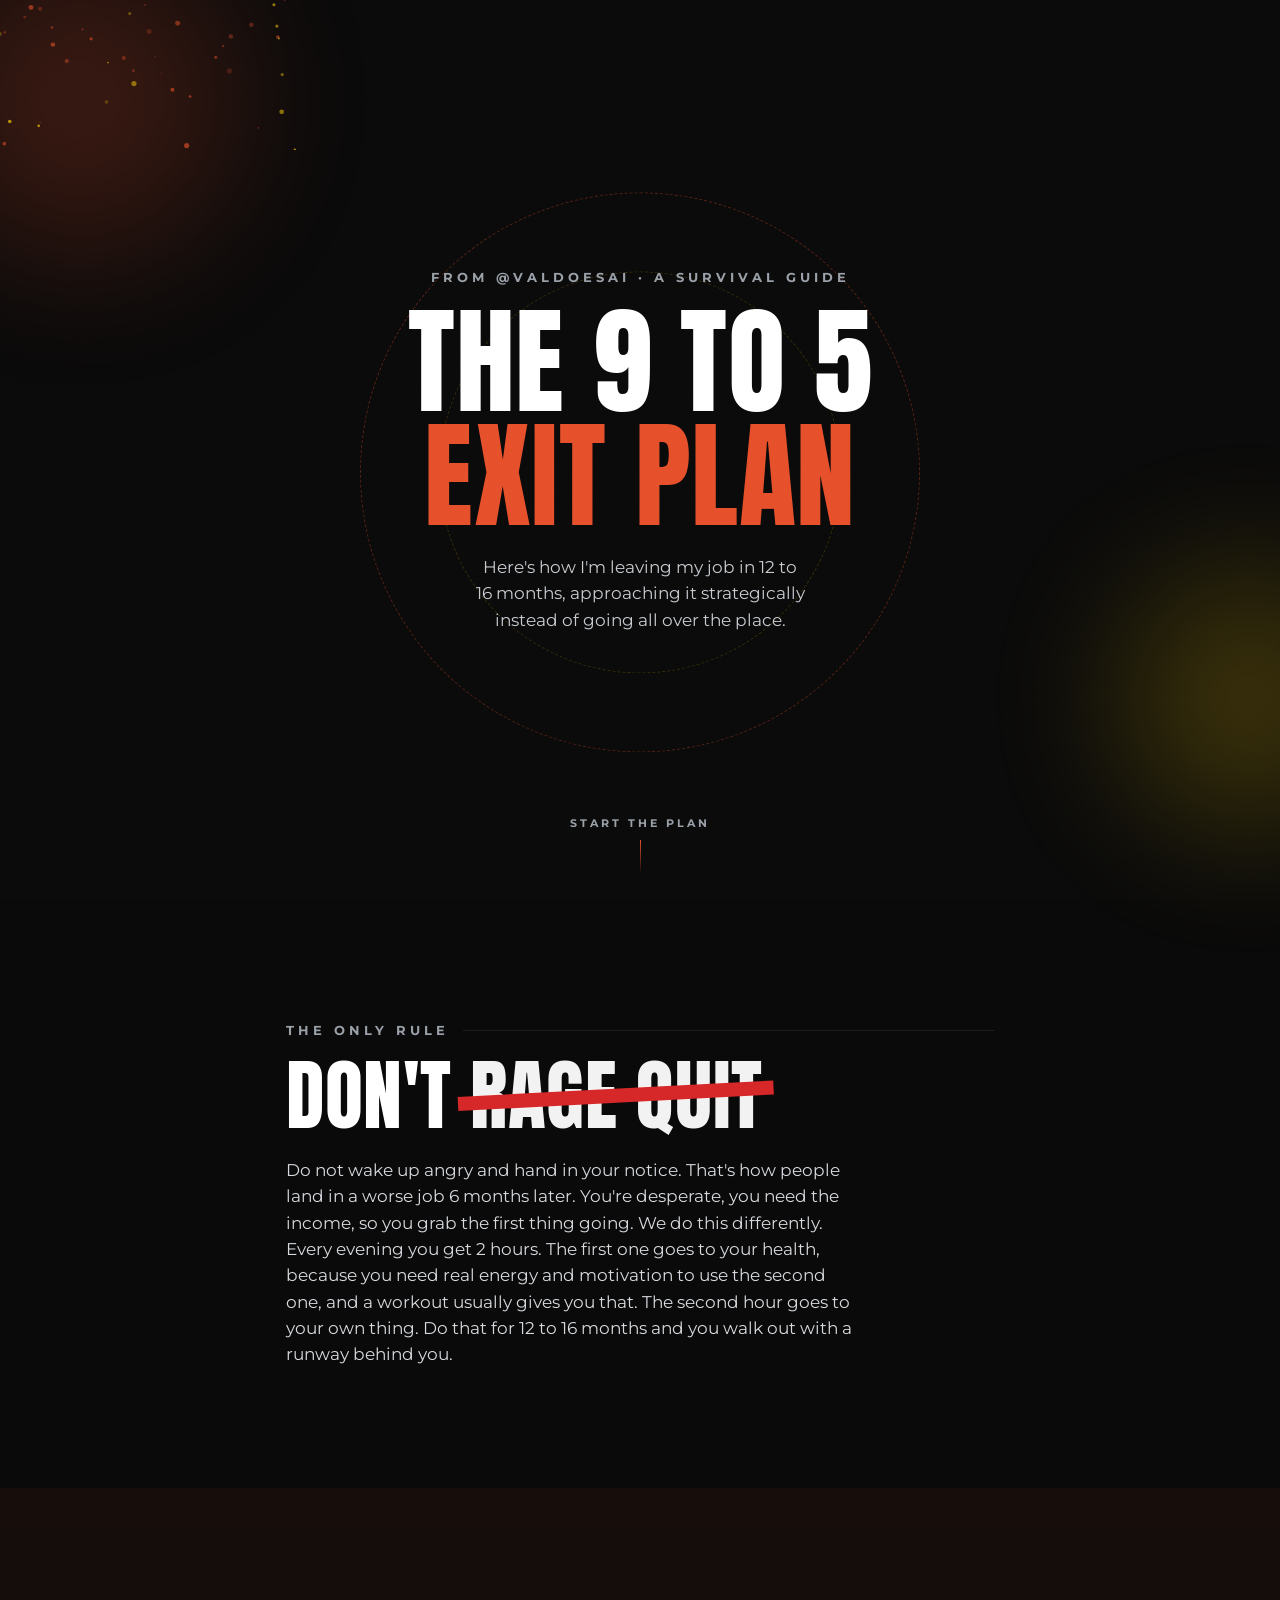
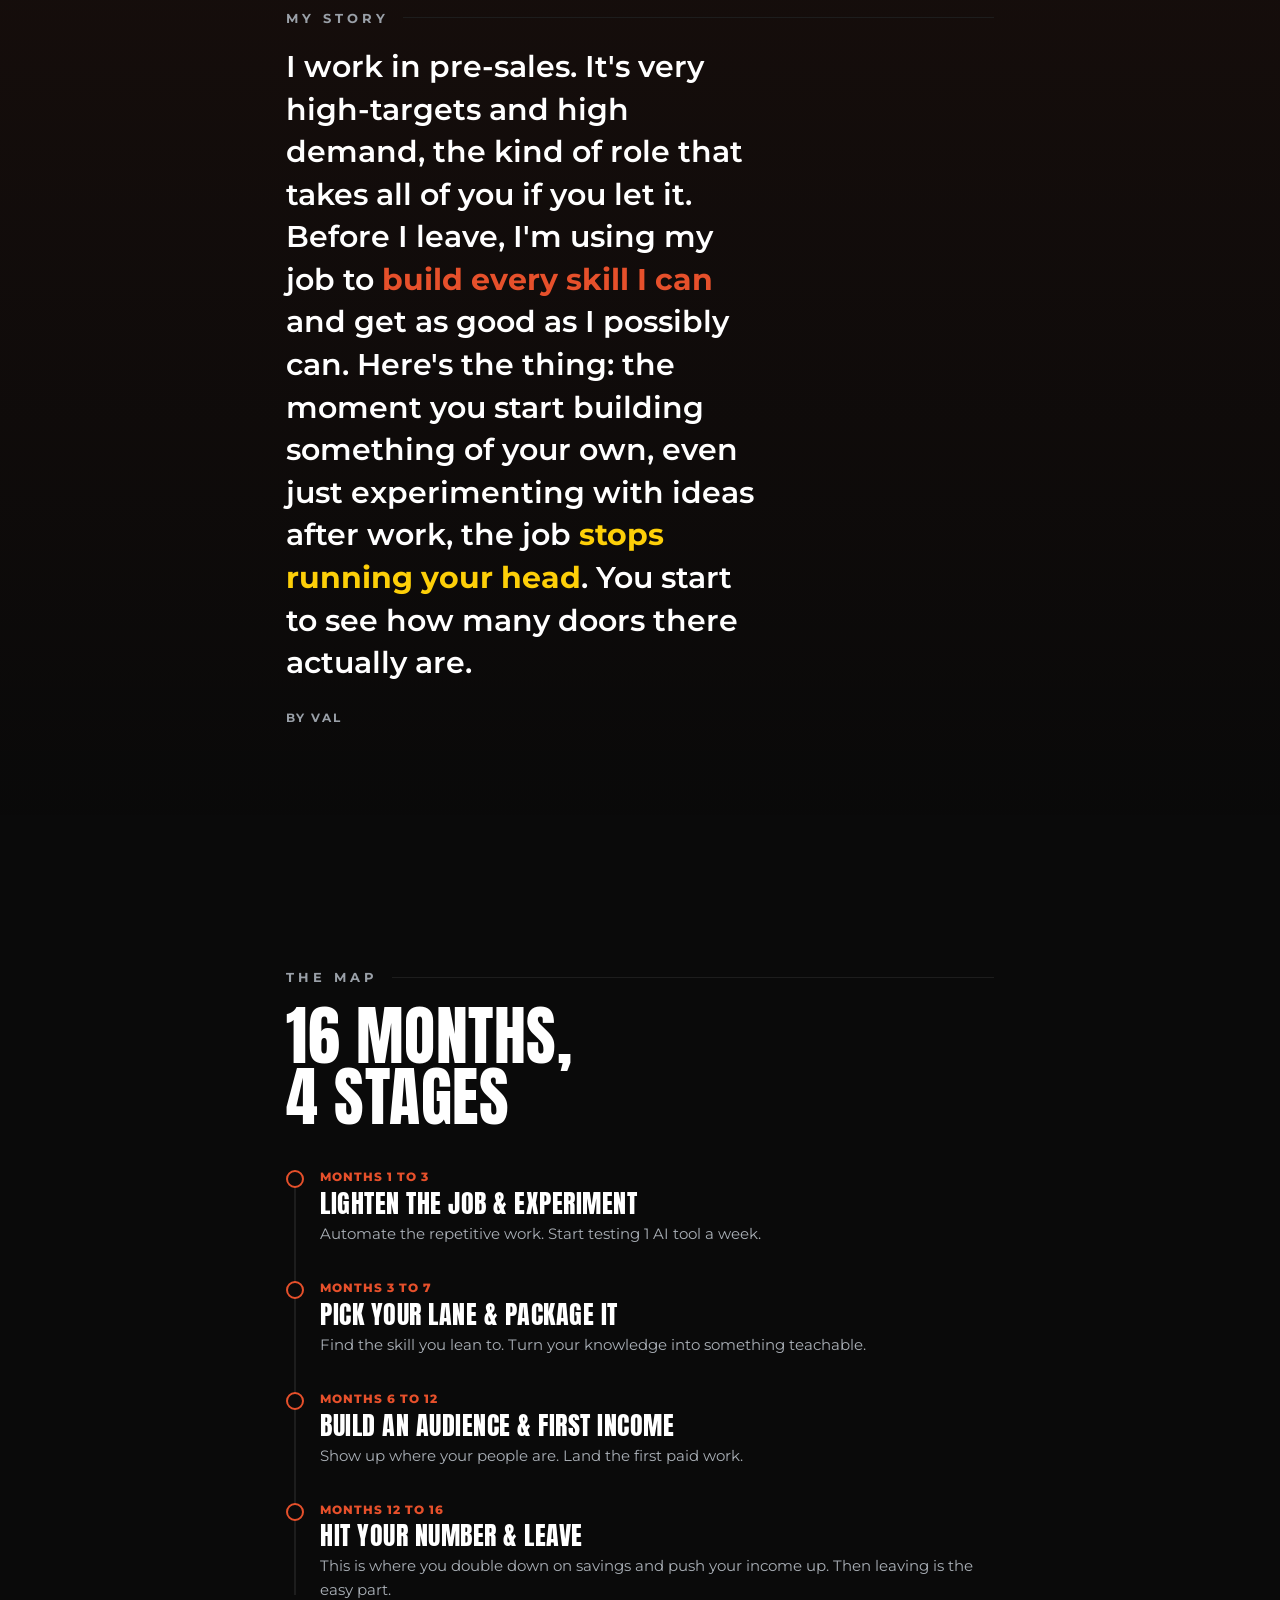
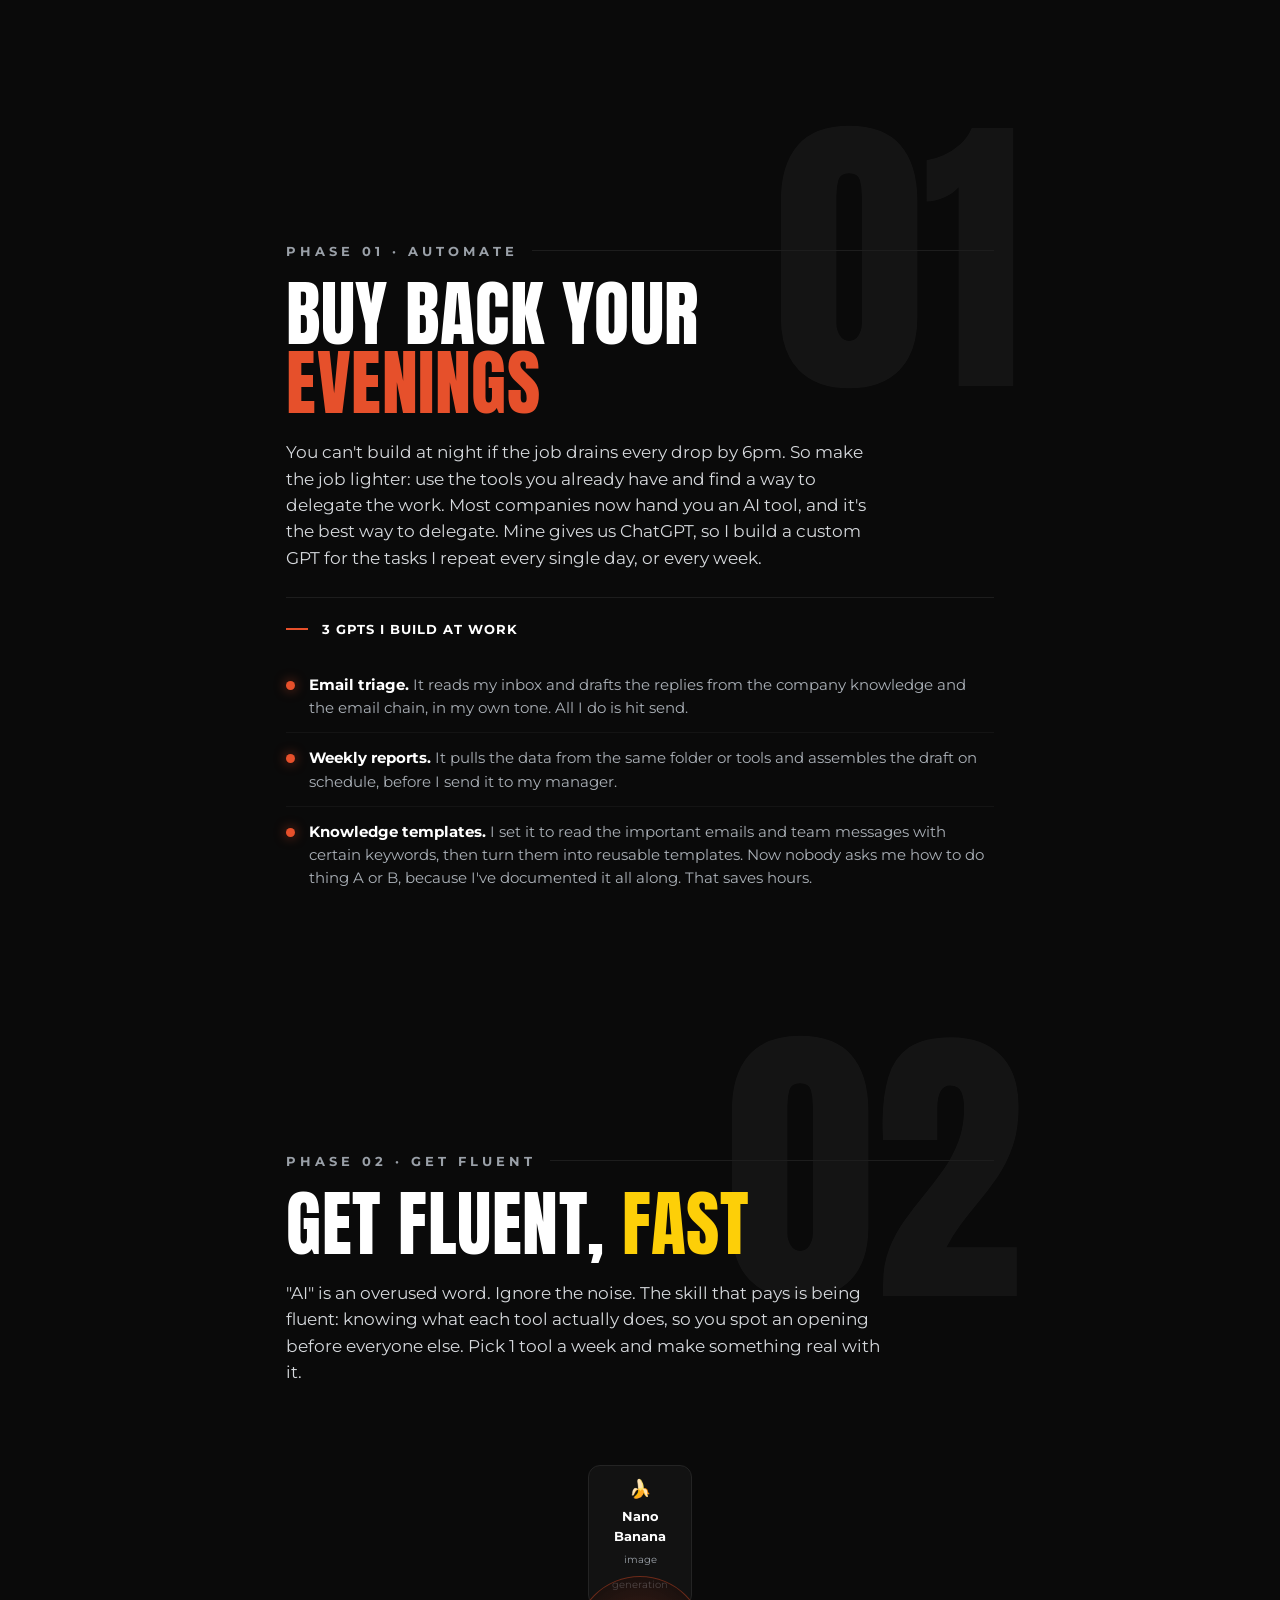
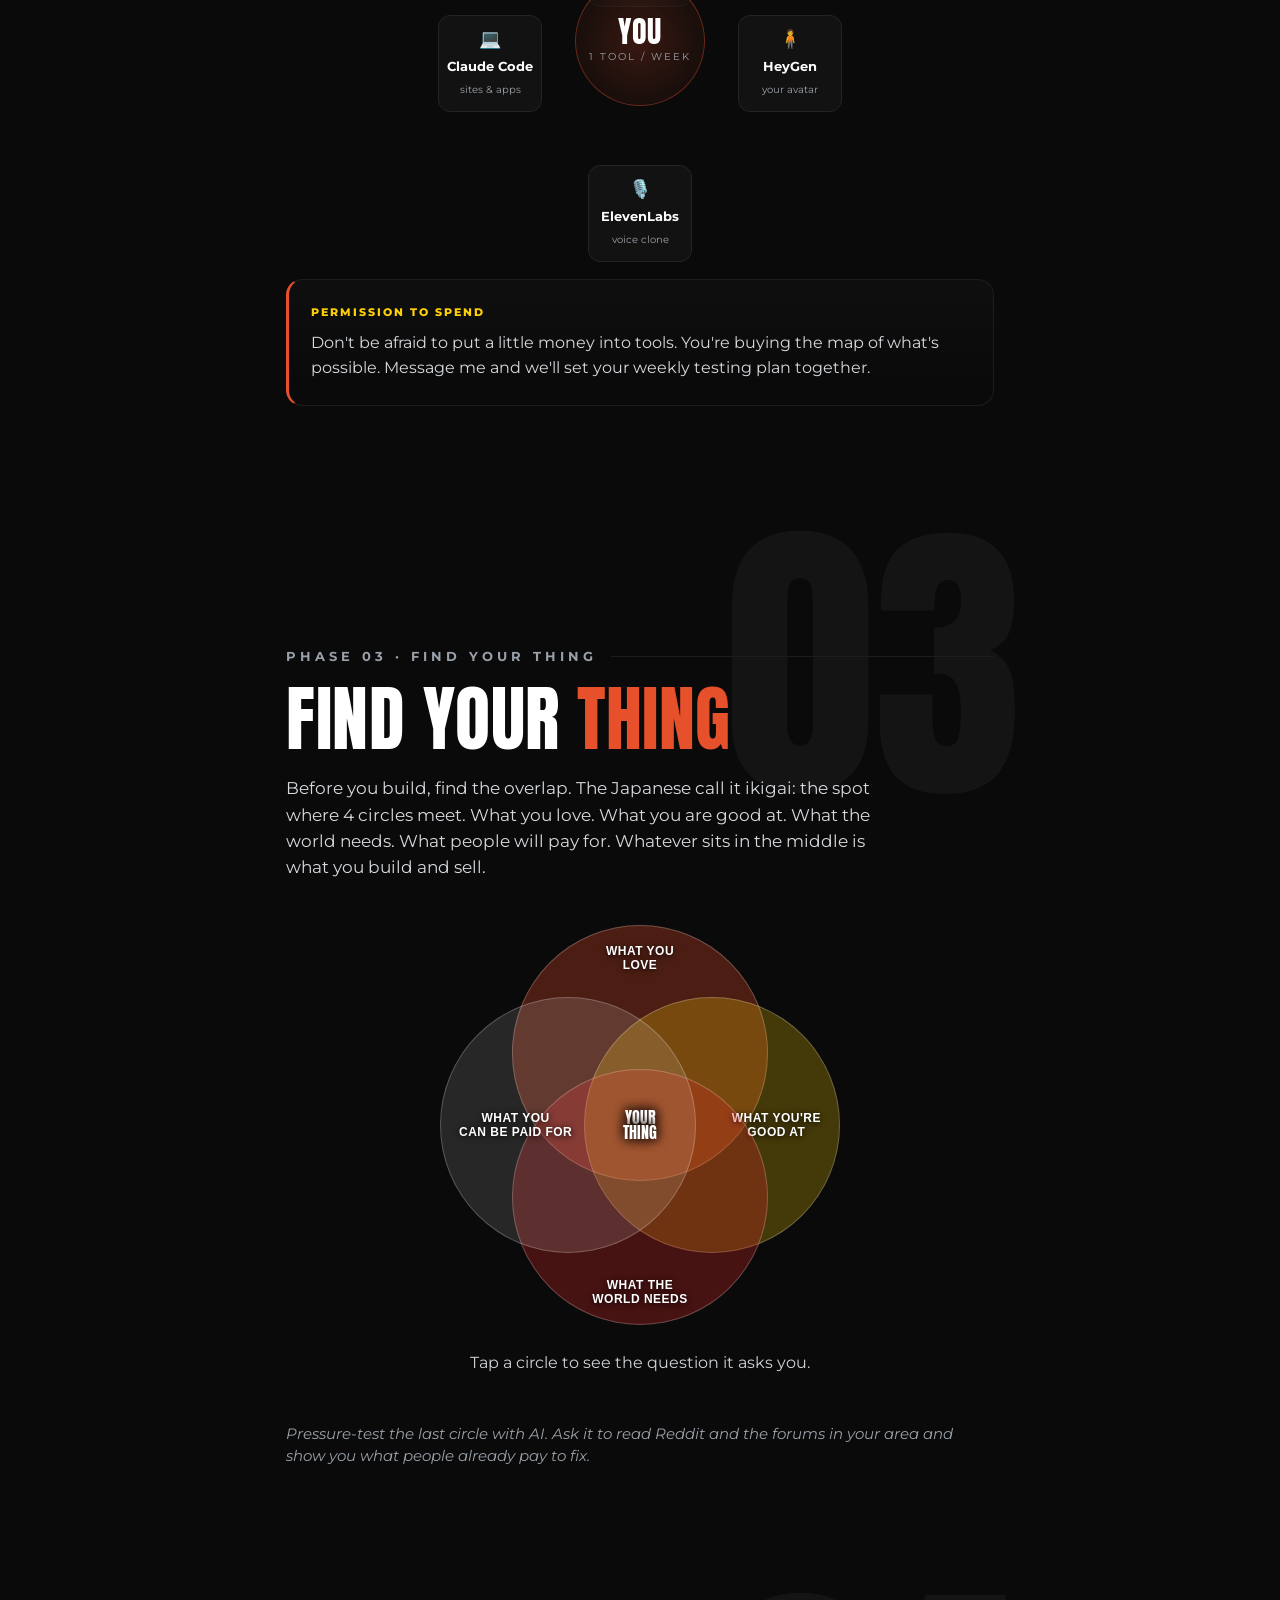
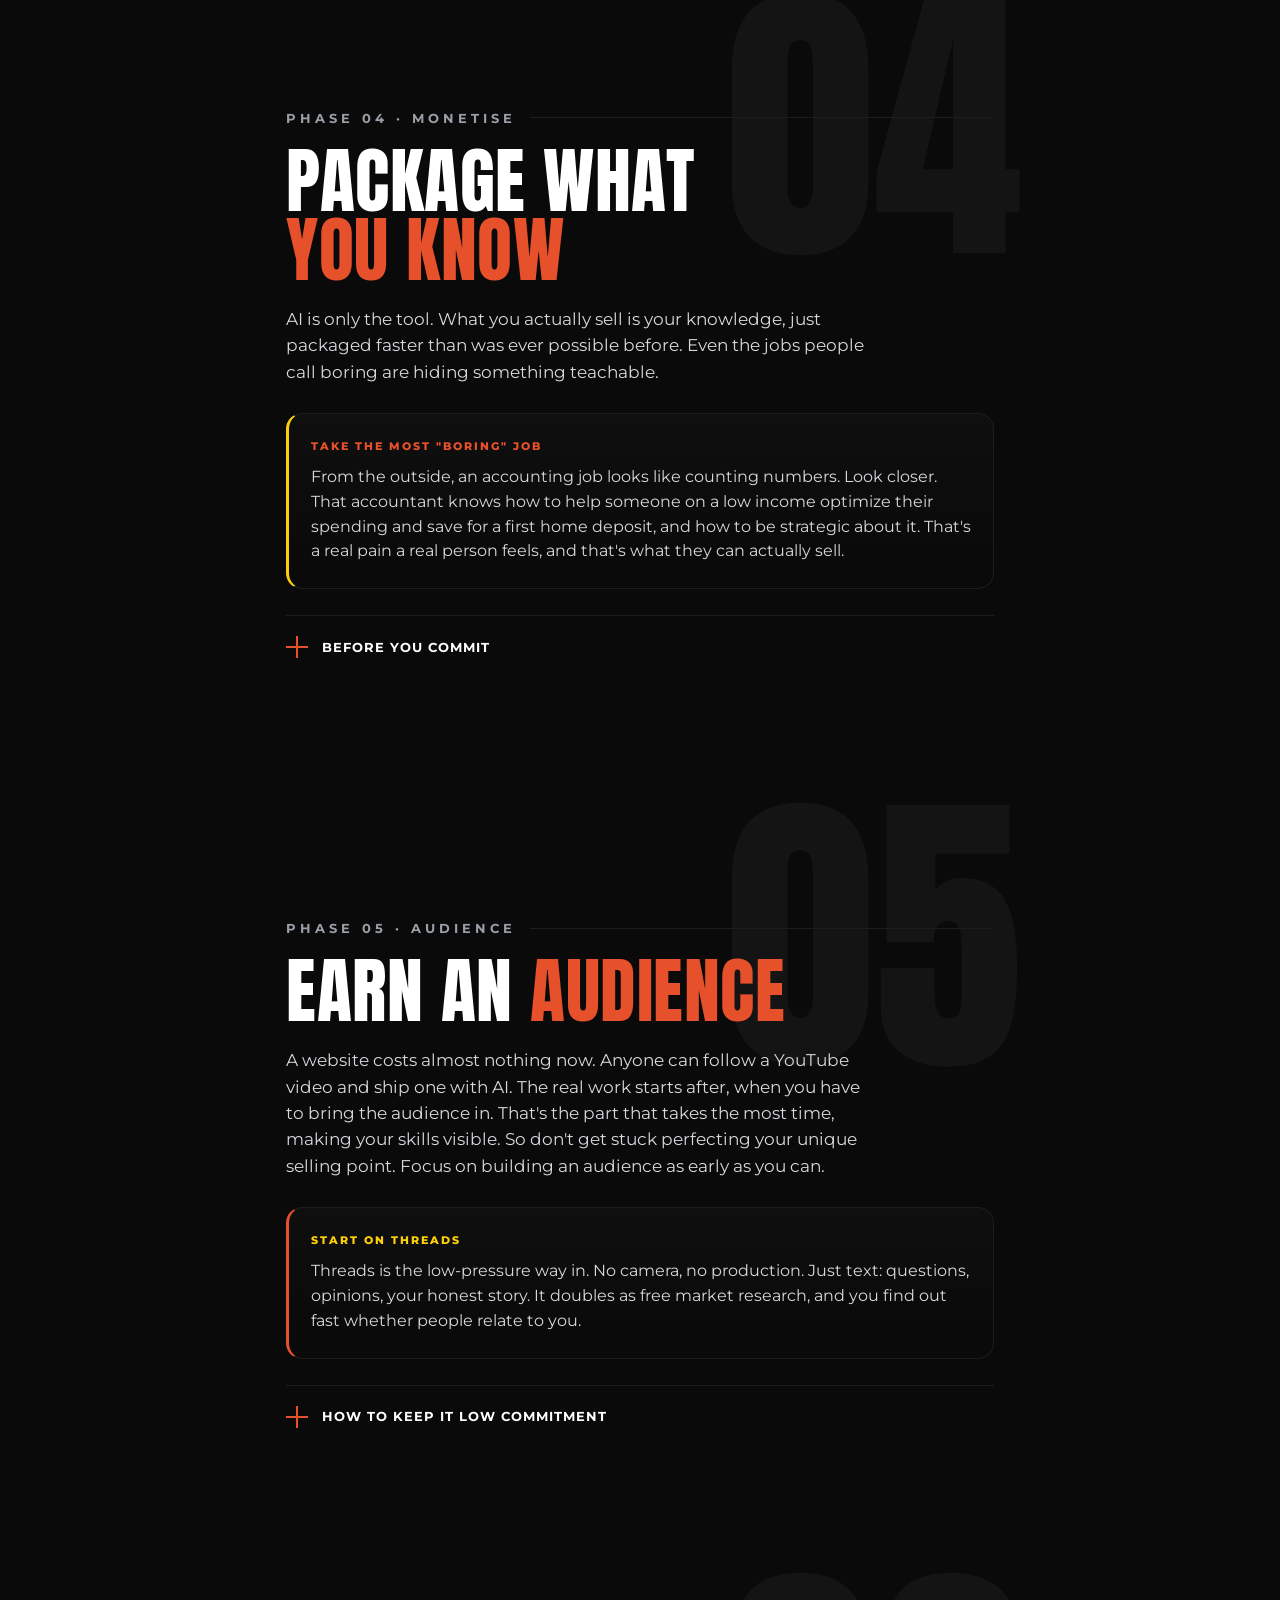
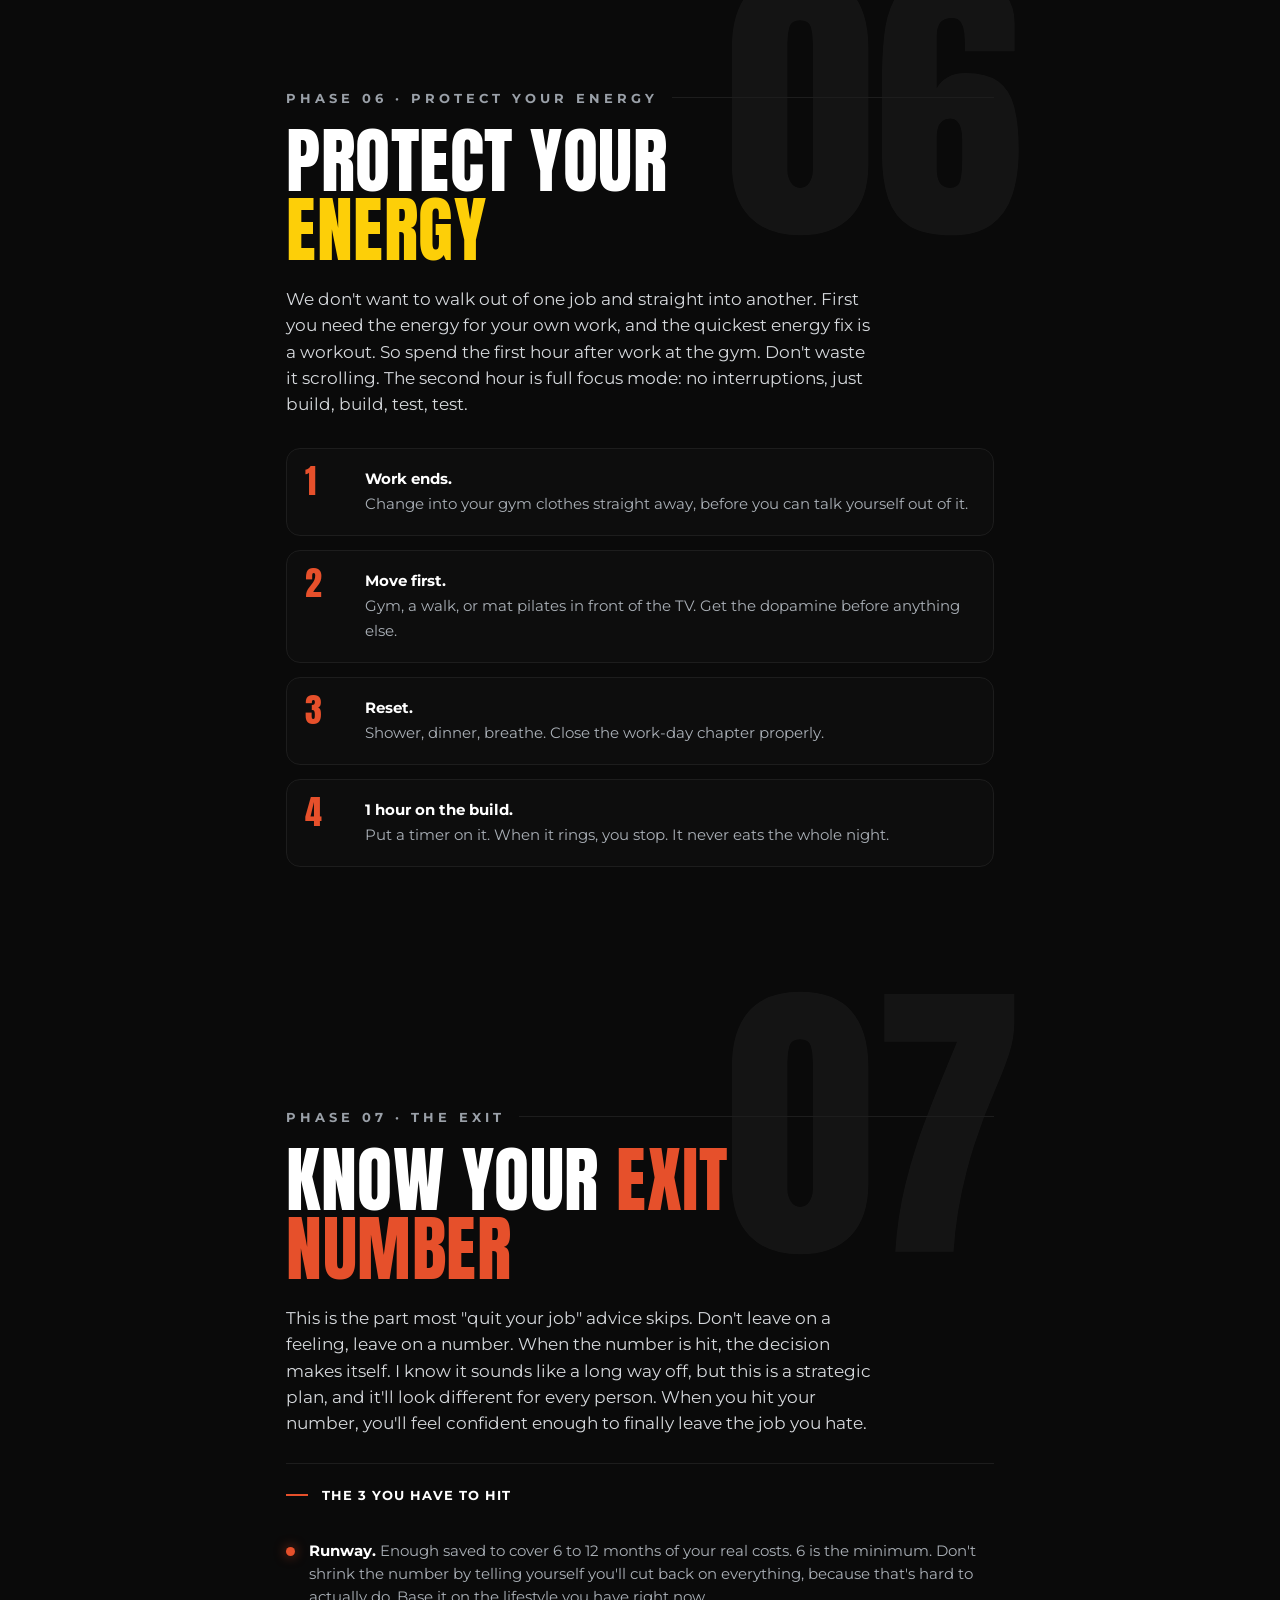
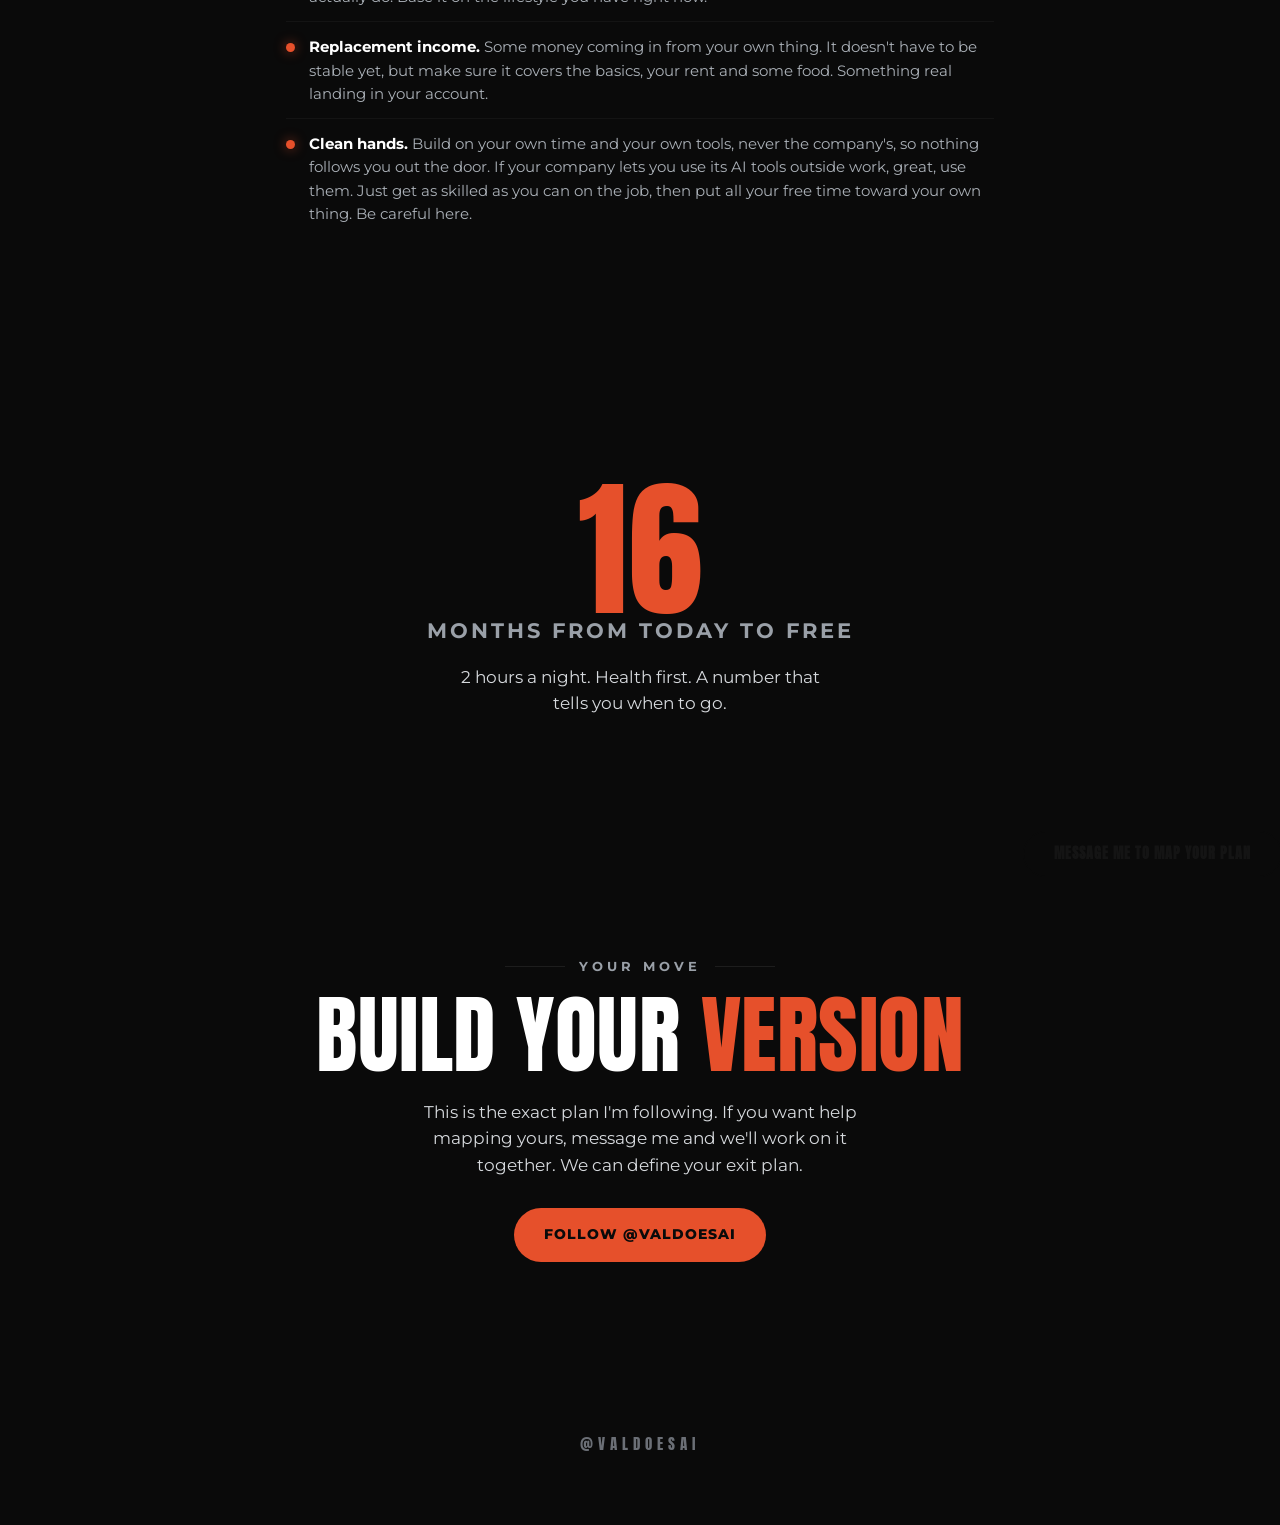
==== commit 10336e8d: "Update index.html" ====
--- a/exit-plan/index.html
+++ b/exit-plan/index.html
@@ -244,7 +244,7 @@
 <section class="story">
   <div class="wrap reveal">
     <div class="eyebrow"><span class="kicker">My story</span><span class="ln"></span></div>
-    <p class="q">Let's focus. I work in pre-sales. It's very high-targets and high demand, the kind of role that takes all of you if you let it. Before I leave, I'm using my job to <span class="accent">build every skill I can</span> and get as good as I possibly can. Here's the thing: the moment you start building something of your own, even just experimenting with ideas after work, the job <span class="accent-y">stops running your head</span>. You start to see how many doors there actually are.</p>
+    <p class="q">I work in pre-sales. It's very high-targets and high demand, the kind of role that takes all of you if you let it. Before I leave, I'm using my job to <span class="accent">build every skill I can</span> and get as good as I possibly can. Here's the thing: the moment you start building something of your own, even just experimenting with ideas after work, the job <span class="accent-y">stops running your head</span>. You start to see how many doors there actually are.</p>
     <div class="sig">By Val</div>
   </div>
 </section>
